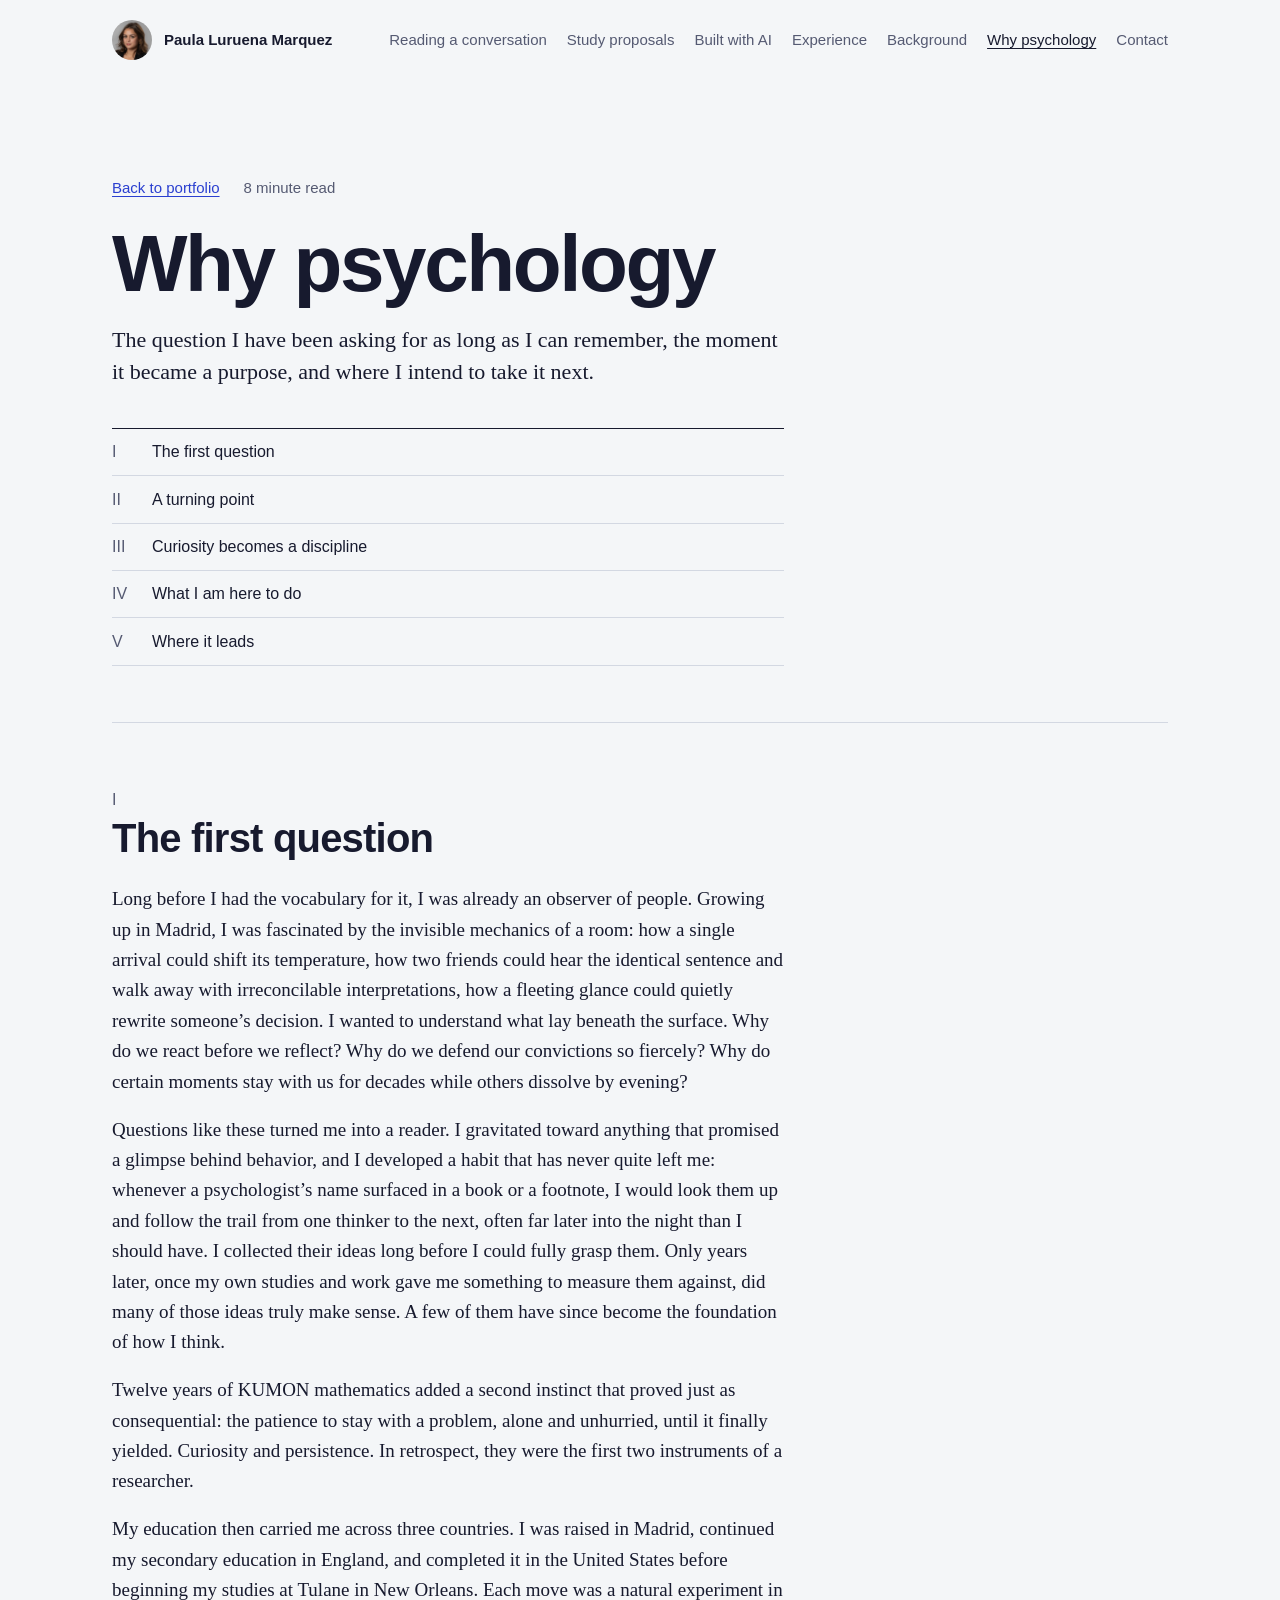
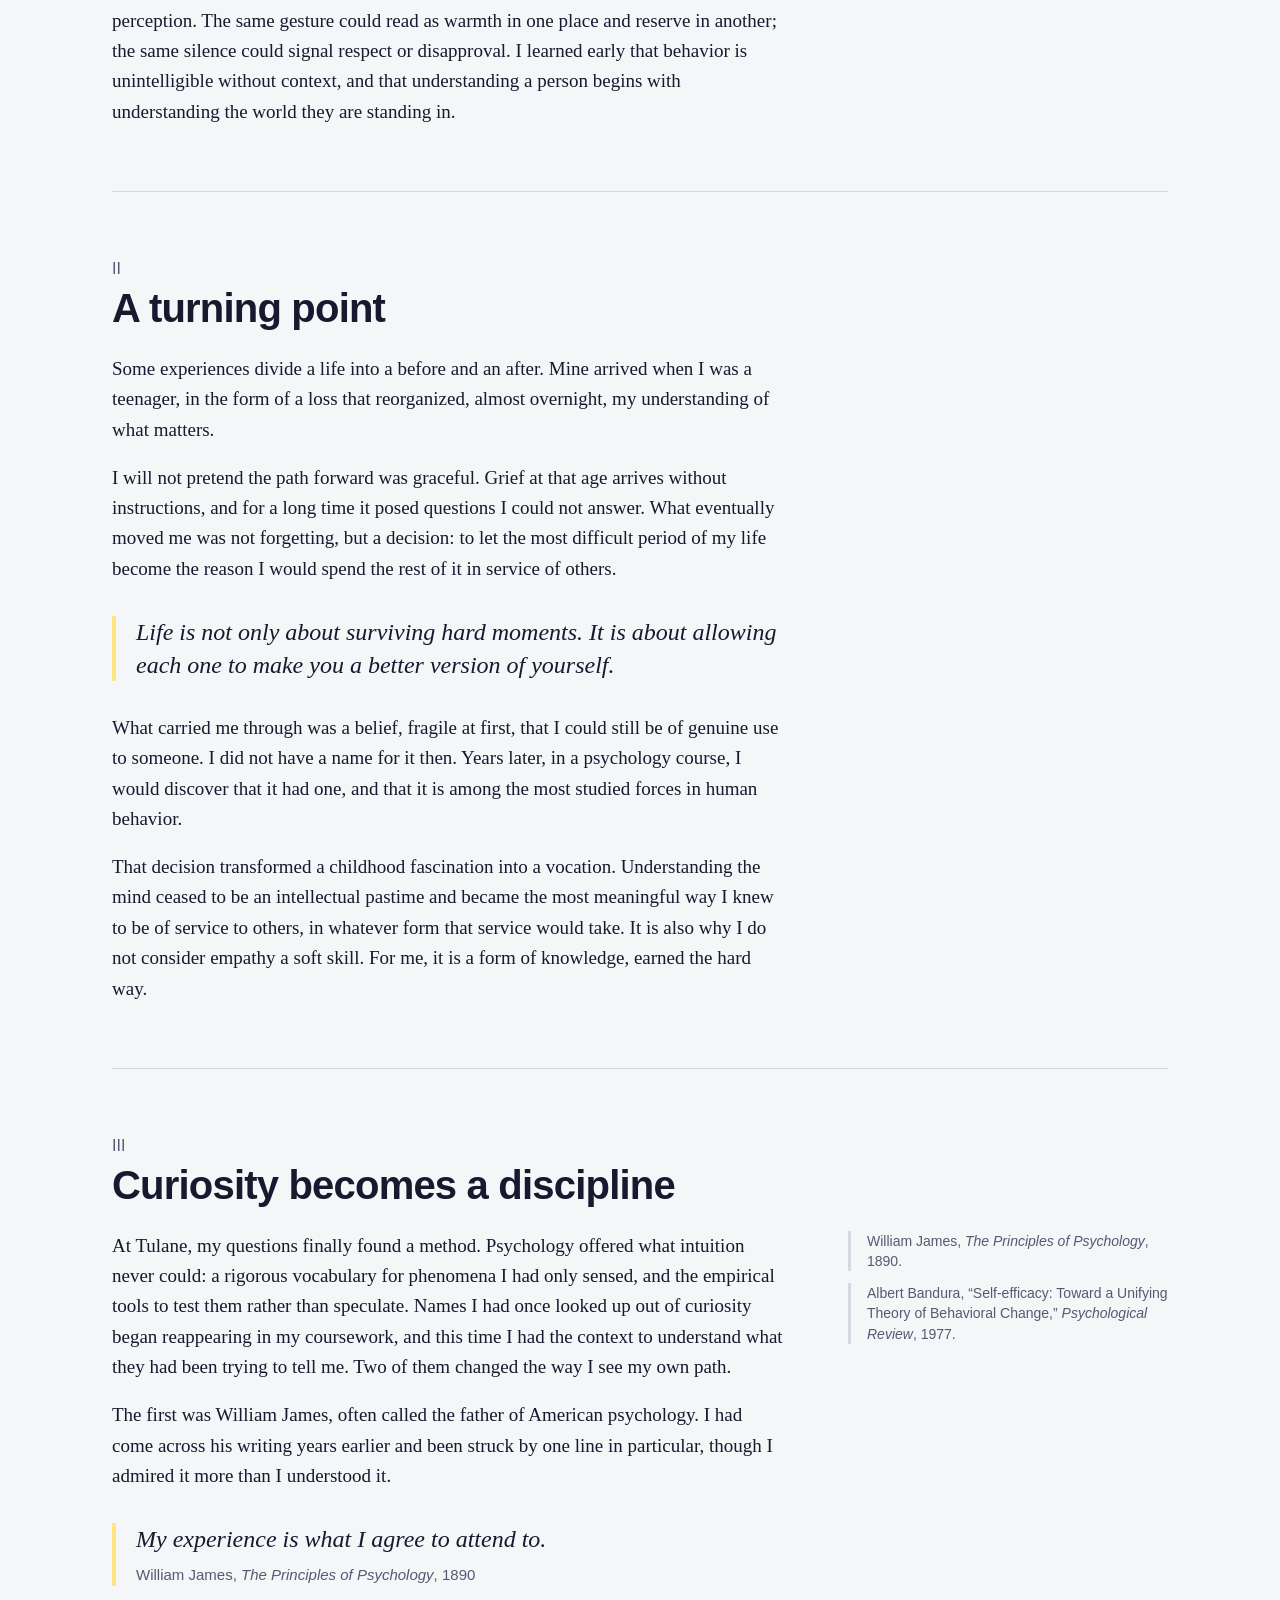
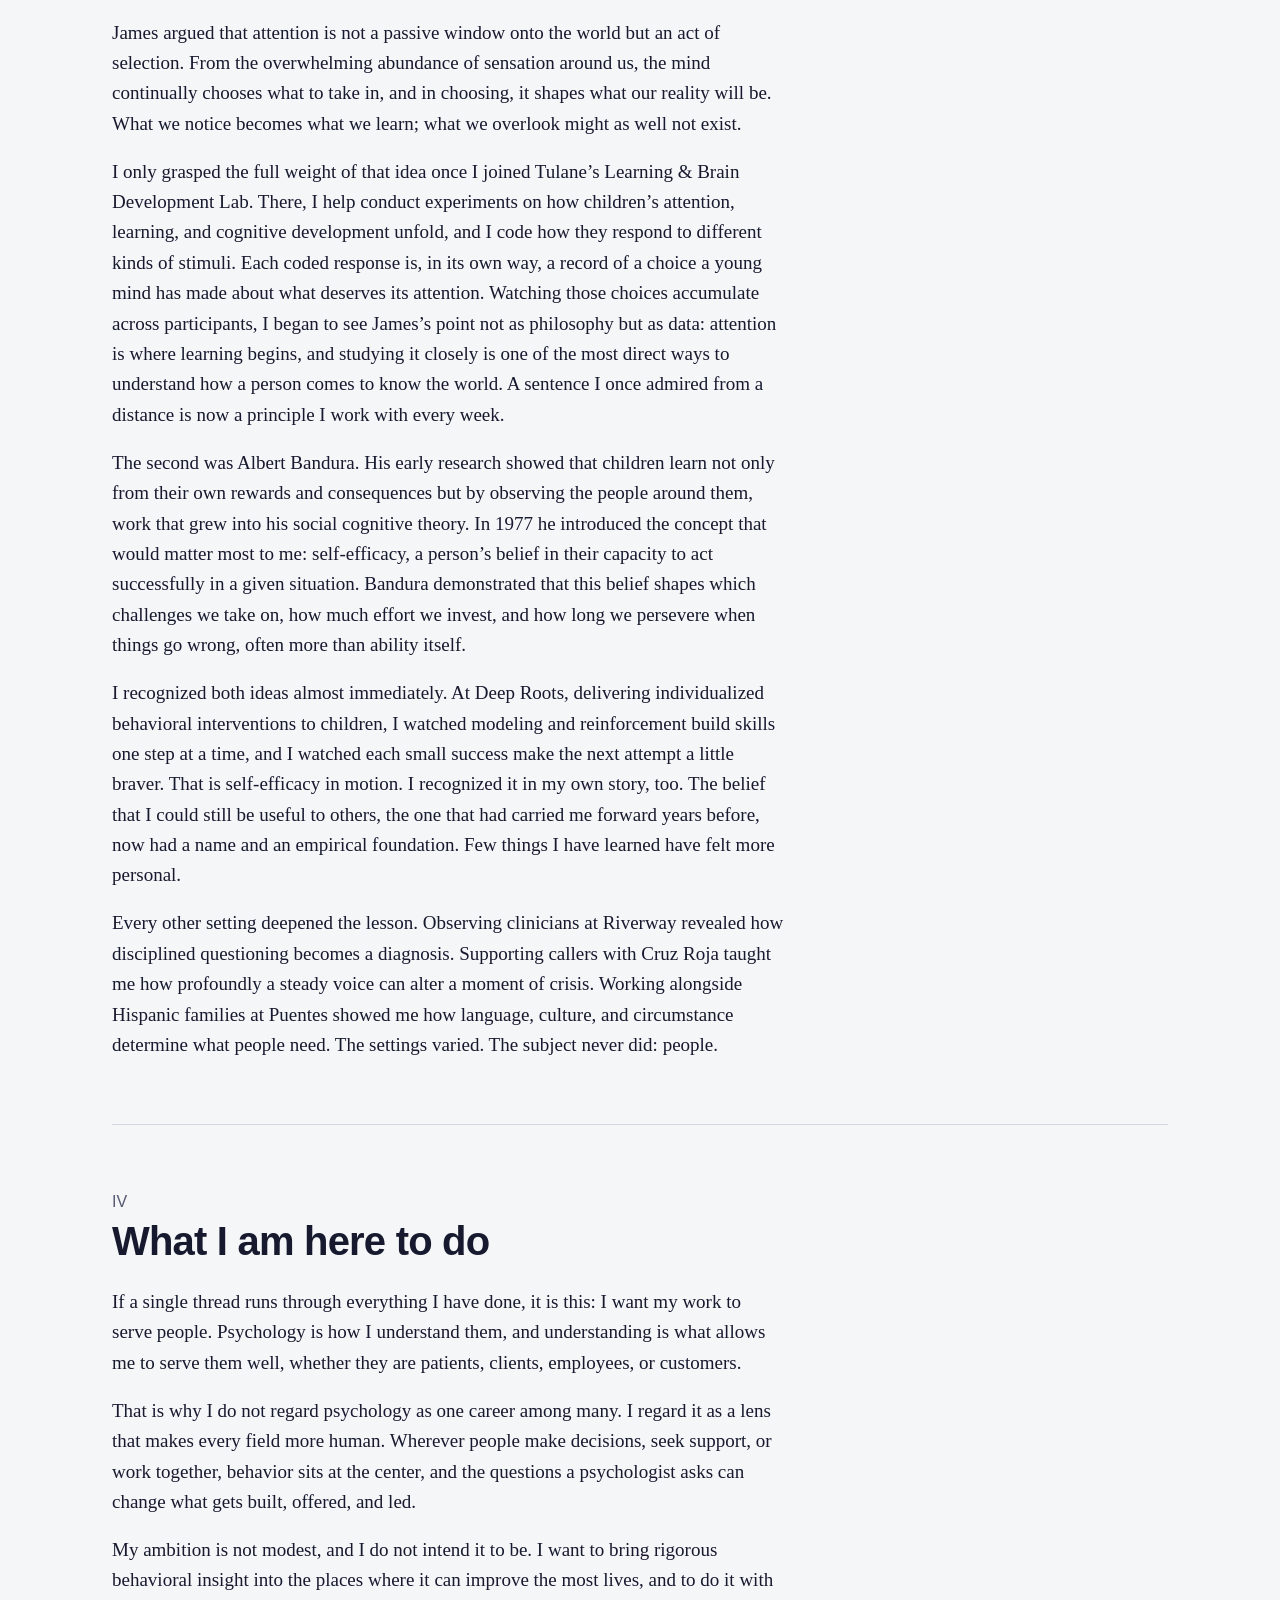
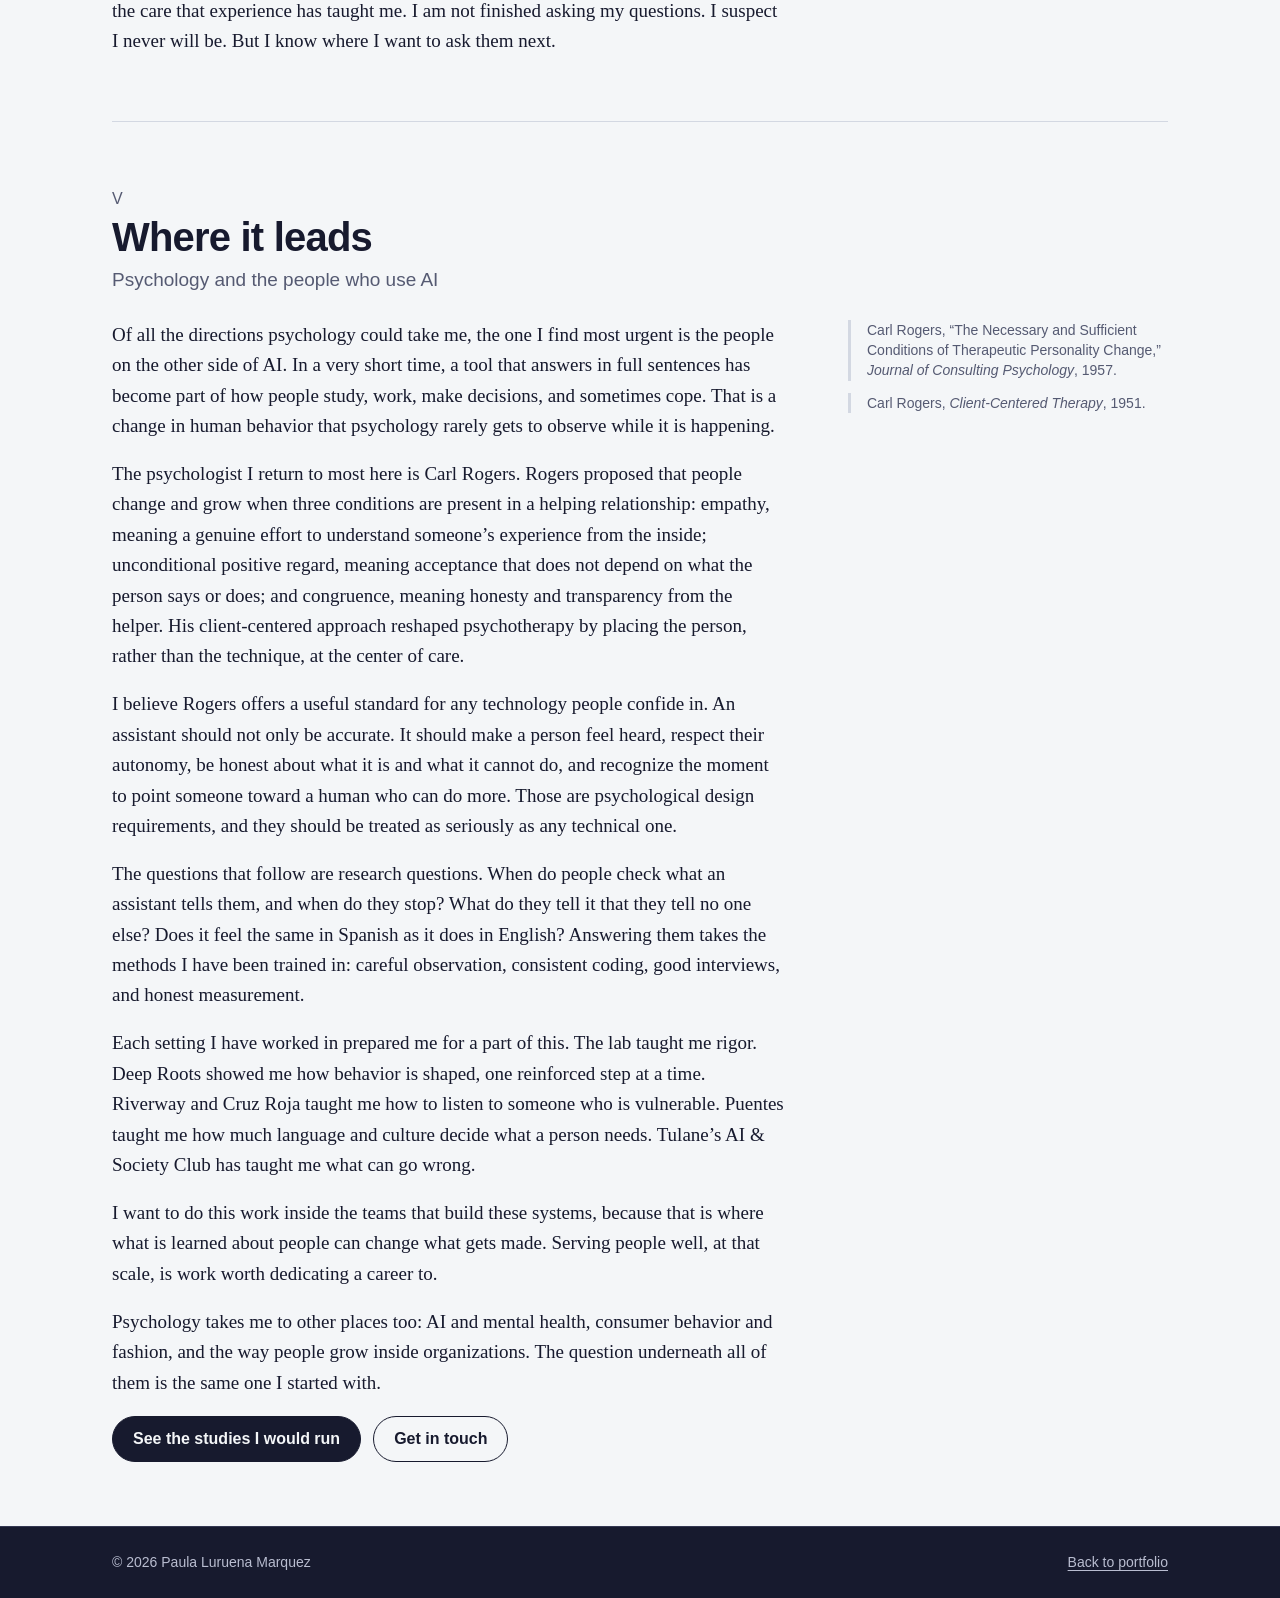
==== story.html @ a1e16bb4 "Add portfolio for user research and consumer insights roles in AI Co-Authored-By: Claude Fable 5.2 <" ====
<!doctype html>
<html lang="en">
<head>
  <meta charset="UTF-8">
  <meta name="viewport" content="width=device-width, initial-scale=1">
  <meta name="theme-color" content="#f4f6f8">
  <title>Why psychology | Paula Luruena Marquez</title>
  <meta name="description" content="Why Paula Luruena Marquez chose psychology: a lifelong question about human behavior, a turning point, and a commitment to serving others.">
  <meta property="og:title" content="Why psychology | Paula Luruena Marquez">
  <meta property="og:description" content="The question I have been asking for as long as I can remember, the moment it became a purpose, and where I intend to take it next.">
  <meta property="og:type" content="article">
  <meta property="og:url" content="https://paulaluruena.github.io/Paula_Luruena_Portfolio_AIxPeople/story.html">
  <link rel="canonical" href="https://paulaluruena.github.io/Paula_Luruena_Portfolio_AIxPeople/story.html">
  <link rel="icon" type="image/svg+xml" href="data:image/svg+xml,%3Csvg xmlns='http://www.w3.org/2000/svg' viewBox='0 0 64 64'%3E%3Crect width='64' height='64' rx='14' fill='%23171a2e'/%3E%3Crect x='12' y='36' width='40' height='12' fill='%23ffe680'/%3E%3Ctext x='32' y='45' text-anchor='middle' font-family='Arial,sans-serif' font-weight='700' font-size='26' fill='%23171a2e'%3EPL%3C/text%3E%3C/svg%3E">
  <link rel="preload" href="assets/bricolage-grotesque-latin-wght-normal.woff2" as="font" type="font/woff2" crossorigin>
  <link rel="preload" href="assets/newsreader-latin-wght-normal.woff2" as="font" type="font/woff2" crossorigin>
  <link rel="stylesheet" href="styles.css">
  <script>document.documentElement.className = "js";</script>
  <script src="script.js" defer></script>
</head>
<body class="story-page">
  <a class="skip-link" href="#main">Skip to content</a>
  <div class="read-progress" aria-hidden="true"><span></span></div>

  <header class="top">
    <a class="who" href="index.html"><img src="assets/paula-avatar.jpg" width="40" height="40" alt=""><span>Paula Luruena Marquez</span></a>
    <nav class="top-nav" aria-label="Sections">
      <a href="index.html#reading">Reading a conversation</a>
      <a href="index.html#proposals">Study proposals</a>
      <a href="index.html#built">Built with AI</a>
      <a href="index.html#experience">Experience</a>
      <a href="index.html#background">Background</a>
      <a href="story.html" aria-current="page">Why psychology</a>
      <a href="index.html#contact">Contact</a>
    </nav>
  </header>

  <main id="main">
    <section class="story-hero" id="top" aria-labelledby="story-title">
      <div class="page">
        <p class="story-back"><a href="index.html">Back to portfolio</a><span>8 minute read</span></p>
        <h1 id="story-title" class="story-title">Why psychology</h1>
        <p class="story-dek">The question I have been asking for as long as I can remember, the moment it became a purpose, and where I intend to take it next.</p>
        <ol class="story-toc"><li><a href="#ch-1"><span>I</span>The first question</a></li><li><a href="#ch-2"><span>II</span>A turning point</a></li><li><a href="#ch-3"><span>III</span>Curiosity becomes a discipline</a></li><li><a href="#ch-4"><span>IV</span>What I am here to do</a></li><li><a href="#where"><span>V</span>Where it leads</a></li></ol>
      </div>
    </section>
    <article class="essay page">
        <section class="chapter" id="ch-1" aria-labelledby="ch-1-t">
          <header class="chapter-head"><span class="chapter-num" aria-hidden="true">I</span><h2 id="ch-1-t">The first question</h2></header>
          <div class="chapter-body"><div class="chapter-text"><p>Long before I had the vocabulary for it, I was already an observer of people. Growing up in Madrid, I was fascinated by the invisible mechanics of a room: how a single arrival could shift its temperature, how two friends could hear the identical sentence and walk away with irreconcilable interpretations, how a fleeting glance could quietly rewrite someone’s decision. I wanted to understand what lay beneath the surface. Why do we react before we reflect? Why do we defend our convictions so fiercely? Why do certain moments stay with us for decades while others dissolve by evening?</p><p>Questions like these turned me into a reader. I gravitated toward anything that promised a glimpse behind behavior, and I developed a habit that has never quite left me: whenever a psychologist’s name surfaced in a book or a footnote, I would look them up and follow the trail from one thinker to the next, often far later into the night than I should have. I collected their ideas long before I could fully grasp them. Only years later, once my own studies and work gave me something to measure them against, did many of those ideas truly make sense. A few of them have since become the foundation of how I think.</p><p>Twelve years of KUMON mathematics added a second instinct that proved just as consequential: the patience to stay with a problem, alone and unhurried, until it finally yielded. Curiosity and persistence. In retrospect, they were the first two instruments of a researcher.</p><p>My education then carried me across three countries. I was raised in Madrid, continued my secondary education in England, and completed it in the United States before beginning my studies at Tulane in New Orleans. Each move was a natural experiment in perception. The same gesture could read as warmth in one place and reserve in another; the same silence could signal respect or disapproval. I learned early that behavior is unintelligible without context, and that understanding a person begins with understanding the world they are standing in.</p></div></div>
        </section>
        <section class="chapter" id="ch-2" aria-labelledby="ch-2-t">
          <header class="chapter-head"><span class="chapter-num" aria-hidden="true">II</span><h2 id="ch-2-t">A turning point</h2></header>
          <div class="chapter-body"><div class="chapter-text"><p>Some experiences divide a life into a before and an after. Mine arrived when I was a teenager, in the form of a loss that reorganized, almost overnight, my understanding of what matters.</p><p>I will not pretend the path forward was graceful. Grief at that age arrives without instructions, and for a long time it posed questions I could not answer. What eventually moved me was not forgetting, but a decision: to let the most difficult period of my life become the reason I would spend the rest of it in service of others.</p><blockquote class="pull"><p>Life is not only about surviving hard moments. It is about allowing each one to make you a better version of yourself.</p></blockquote><p>What carried me through was a belief, fragile at first, that I could still be of genuine use to someone. I did not have a name for it then. Years later, in a psychology course, I would discover that it had one, and that it is among the most studied forces in human behavior.</p><p>That decision transformed a childhood fascination into a vocation. Understanding the mind ceased to be an intellectual pastime and became the most meaningful way I knew to be of service to others, in whatever form that service would take. It is also why I do not consider empathy a soft skill. For me, it is a form of knowledge, earned the hard way.</p></div></div>
        </section>
        <section class="chapter" id="ch-3" aria-labelledby="ch-3-t">
          <header class="chapter-head"><span class="chapter-num" aria-hidden="true">III</span><h2 id="ch-3-t">Curiosity becomes a discipline</h2></header>
          <div class="chapter-body"><div class="chapter-text"><p>At Tulane, my questions finally found a method. Psychology offered what intuition never could: a rigorous vocabulary for phenomena I had only sensed, and the empirical tools to test them rather than speculate. Names I had once looked up out of curiosity began reappearing in my coursework, and this time I had the context to understand what they had been trying to tell me. Two of them changed the way I see my own path.</p><p>The first was William James, often called the father of American psychology. I had come across his writing years earlier and been struck by one line in particular, though I admired it more than I understood it.</p><blockquote class="pull pull-cited"><p>My experience is what I agree to attend to.</p><footer>William James, <cite>The Principles of Psychology</cite>, 1890</footer></blockquote><p>James argued that attention is not a passive window onto the world but an act of selection. From the overwhelming abundance of sensation around us, the mind continually chooses what to take in, and in choosing, it shapes what our reality will be. What we notice becomes what we learn; what we overlook might as well not exist.</p><p>I only grasped the full weight of that idea once I joined Tulane’s Learning &amp; Brain Development Lab. There, I help conduct experiments on how children’s attention, learning, and cognitive development unfold, and I code how they respond to different kinds of stimuli. Each coded response is, in its own way, a record of a choice a young mind has made about what deserves its attention. Watching those choices accumulate across participants, I began to see James’s point not as philosophy but as data: attention is where learning begins, and studying it closely is one of the most direct ways to understand how a person comes to know the world. A sentence I once admired from a distance is now a principle I work with every week.</p><p>The second was Albert Bandura. His early research showed that children learn not only from their own rewards and consequences but by observing the people around them, work that grew into his social cognitive theory. In 1977 he introduced the concept that would matter most to me: self-efficacy, a person’s belief in their capacity to act successfully in a given situation. Bandura demonstrated that this belief shapes which challenges we take on, how much effort we invest, and how long we persevere when things go wrong, often more than ability itself.</p><p>I recognized both ideas almost immediately. At Deep Roots, delivering individualized behavioral interventions to children, I watched modeling and reinforcement build skills one step at a time, and I watched each small success make the next attempt a little braver. That is self-efficacy in motion. I recognized it in my own story, too. The belief that I could still be useful to others, the one that had carried me forward years before, now had a name and an empirical foundation. Few things I have learned have felt more personal.</p><p>Every other setting deepened the lesson. Observing clinicians at Riverway revealed how disciplined questioning becomes a diagnosis. Supporting callers with Cruz Roja taught me how profoundly a steady voice can alter a moment of crisis. Working alongside Hispanic families at Puentes showed me how language, culture, and circumstance determine what people need. The settings varied. The subject never did: people.</p></div><aside class="chapter-notes"><p class="sidenote">William James, <cite>The Principles of Psychology</cite>, 1890.</p><p class="sidenote">Albert Bandura, “Self-efficacy: Toward a Unifying Theory of Behavioral Change,” <cite>Psychological Review</cite>, 1977.</p></aside></div>
        </section>
        <section class="chapter" id="ch-4" aria-labelledby="ch-4-t">
          <header class="chapter-head"><span class="chapter-num" aria-hidden="true">IV</span><h2 id="ch-4-t">What I am here to do</h2></header>
          <div class="chapter-body"><div class="chapter-text"><p>If a single thread runs through everything I have done, it is this: I want my work to serve people. Psychology is how I understand them, and understanding is what allows me to serve them well, whether they are patients, clients, employees, or customers.</p><p>That is why I do not regard psychology as one career among many. I regard it as a lens that makes every field more human. Wherever people make decisions, seek support, or work together, behavior sits at the center, and the questions a psychologist asks can change what gets built, offered, and led.</p><p>My ambition is not modest, and I do not intend it to be. I want to bring rigorous behavioral insight into the places where it can improve the most lives, and to do it with the care that experience has taught me. I am not finished asking my questions. I suspect I never will be. But I know where I want to ask them next.</p></div></div>
        </section>
        <section class="chapter" id="where" aria-labelledby="where-t">
          <header class="chapter-head"><span class="chapter-num" aria-hidden="true">V</span><h2 id="where-t">Where it leads</h2><p class="chapter-sub">Psychology and the people who use AI</p></header>
          <div class="chapter-body"><div class="chapter-text"><p>Of all the directions psychology could take me, the one I find most urgent is the people on the other side of AI. In a very short time, a tool that answers in full sentences has become part of how people study, work, make decisions, and sometimes cope. That is a change in human behavior that psychology rarely gets to observe while it is happening.</p><p>The psychologist I return to most here is Carl Rogers. Rogers proposed that people change and grow when three conditions are present in a helping relationship: empathy, meaning a genuine effort to understand someone’s experience from the inside; unconditional positive regard, meaning acceptance that does not depend on what the person says or does; and congruence, meaning honesty and transparency from the helper. His client-centered approach reshaped psychotherapy by placing the person, rather than the technique, at the center of care.</p><p>I believe Rogers offers a useful standard for any technology people confide in. An assistant should not only be accurate. It should make a person feel heard, respect their autonomy, be honest about what it is and what it cannot do, and recognize the moment to point someone toward a human who can do more. Those are psychological design requirements, and they should be treated as seriously as any technical one.</p><p>The questions that follow are research questions. When do people check what an assistant tells them, and when do they stop? What do they tell it that they tell no one else? Does it feel the same in Spanish as it does in English? Answering them takes the methods I have been trained in: careful observation, consistent coding, good interviews, and honest measurement.</p><p>Each setting I have worked in prepared me for a part of this. The lab taught me rigor. Deep Roots showed me how behavior is shaped, one reinforced step at a time. Riverway and Cruz Roja taught me how to listen to someone who is vulnerable. Puentes taught me how much language and culture decide what a person needs. Tulane’s AI &amp; Society Club has taught me what can go wrong.</p><p>I want to do this work inside the teams that build these systems, because that is where what is learned about people can change what gets made. Serving people well, at that scale, is work worth dedicating a career to.</p><p>Psychology takes me to other places too: AI and mental health, consumer behavior and fashion, and the way people grow inside organizations. The question underneath all of them is the same one I started with.</p>
            <p class="story-actions"><a class="button" href="index.html#proposals">See the studies I would run</a><a class="button button-quiet" href="index.html#contact">Get in touch</a></p></div><aside class="chapter-notes"><p class="sidenote">Carl Rogers, “The Necessary and Sufficient Conditions of Therapeutic Personality Change,” <cite>Journal of Consulting Psychology</cite>, 1957.</p><p class="sidenote">Carl Rogers, <cite>Client-Centered Therapy</cite>, 1951.</p></aside></div>
        </section>
    </article>
  </main>
  <footer class="footer"><div class="page"><span>© <span id="year">2026</span> Paula Luruena Marquez</span><a href="index.html">Back to portfolio</a></div></footer>
</body>
</html>
---- styles.css ----
/* Paula Luruena Marquez — psychology for the people who use AI
   Type: Bricolage Grotesque (headings, interface), Newsreader (reading text)
   Colour: cool paper, ink, and the five highlighter colours of the codebook */

@font-face {
  font-family: "Bricolage Grotesque";
  src: url("assets/bricolage-grotesque-latin-wght-normal.woff2") format("woff2");
  font-weight: 200 800;
  font-style: normal;
  font-display: swap;
}
@font-face {
  font-family: "Newsreader";
  src: url("assets/newsreader-latin-wght-normal.woff2") format("woff2");
  font-weight: 200 800;
  font-style: normal;
  font-display: swap;
}
@font-face {
  font-family: "Newsreader";
  src: url("assets/newsreader-latin-wght-italic.woff2") format("woff2");
  font-weight: 200 800;
  font-style: italic;
  font-display: swap;
}

:root {
  --paper: #f4f6f8;
  --sheet: #ffffff;
  --ink: #171a2e;
  --muted: #555a72;
  --rule: #d3d8e2;
  --link: #2a3fd0;

  --hl-disclosure: #b9e0ff;
  --hl-checking: #b4ead0;
  --hl-person: #ffc2d4;
  --hl-handover: #ffe680;
  --hl-repair: #d6ccff;

  --sans: "Bricolage Grotesque", "Helvetica Neue", Arial, sans-serif;
  --serif: "Newsreader", Georgia, "Times New Roman", serif;

  --page: 72rem;
  --gutter: clamp(1.25rem, 4vw, 3rem);
  --main: 42rem;
}

*, *::before, *::after { box-sizing: border-box; }
html { scroll-behavior: smooth; -webkit-text-size-adjust: 100%; }
body {
  margin: 0;
  background: var(--paper);
  color: var(--ink);
  font-family: var(--serif);
  font-size: 1.1875rem;
  line-height: 1.6;
  text-rendering: optimizeLegibility;
}
img { max-width: 100%; display: block; }
h1, h2, h3, h4, p, ul, ol, dl, dd, blockquote { margin: 0; }
ul, ol { padding: 0; list-style: none; }
a { color: var(--link); text-underline-offset: 0.18em; text-decoration-thickness: 0.06em; }
a:hover { text-decoration-thickness: 0.12em; }
button { font: inherit; color: inherit; }
:focus-visible { outline: 3px solid var(--link); outline-offset: 3px; border-radius: 2px; }
[hidden] { display: none !important; }

.skip-link { position: absolute; left: 1rem; top: -4rem; background: var(--ink); color: var(--paper); padding: 0.5rem 1rem; font-family: var(--sans); z-index: 10; }
.skip-link:focus { top: 1rem; }

.page { max-width: var(--page); margin-inline: auto; padding-inline: var(--gutter); }

/* Two-column pattern: reading column plus a margin for notes */
.split { display: grid; gap: 1.5rem 4rem; }
@media (min-width: 60rem) {
  .split { grid-template-columns: minmax(0, var(--main)) minmax(0, 1fr); }
}

/* ---------- Top bar ---------- */
.top {
  max-width: var(--page); margin-inline: auto; padding: 1.25rem var(--gutter);
  display: flex; flex-wrap: wrap; align-items: center; justify-content: space-between; gap: 0.75rem 2rem;
  font-family: var(--sans); font-size: 0.9375rem;
}
.who { display: inline-flex; align-items: center; gap: 0.75rem; color: var(--ink); text-decoration: none; font-weight: 600; }
.who img { width: 40px; height: 40px; border-radius: 50%; object-fit: cover; }
.top-nav { display: flex; flex-wrap: wrap; gap: 0.25rem 1.25rem; }
.top-nav a { color: var(--muted); text-decoration: none; padding-block: 0.25rem; }
.top-nav a:hover, .top-nav a[aria-current="page"] { color: var(--ink); text-decoration: underline; }

/* ---------- Hero ---------- */
.hero { padding-block: clamp(3rem, 9vw, 7rem) clamp(3rem, 7vw, 5rem); }
.hero h1 {
  font-family: var(--sans); font-weight: 600;
  font-size: clamp(2.25rem, 5.6vw, 4.5rem); line-height: 1.04; letter-spacing: -0.025em;
  max-width: 19ch; text-wrap: balance;
  margin-bottom: clamp(2rem, 5vw, 3.5rem);
}
.lede { font-size: 1.3125rem; line-height: 1.55; }
.actions { display: flex; flex-wrap: wrap; gap: 0.75rem; margin-top: 2rem; }
.button {
  display: inline-flex; align-items: center; justify-content: center;
  font-family: var(--sans); font-size: 1rem; font-weight: 600; line-height: 1.2;
  padding: 0.8rem 1.25rem; border-radius: 999px; border: 1.5px solid var(--ink);
  background: var(--ink); color: var(--paper); text-decoration: none; cursor: pointer;
}
.button:hover { background: var(--link); border-color: var(--link); }
.button-quiet { background: transparent; color: var(--ink); }
.button-quiet:hover { background: var(--ink); border-color: var(--ink); color: var(--paper); }

.facts { font-family: var(--sans); font-size: 0.9375rem; line-height: 1.45; align-self: start; border-top: 1.5px solid var(--ink); }
.facts > div { display: grid; grid-template-columns: 6.5rem 1fr; gap: 1rem; padding-block: 0.7rem; border-bottom: 1px solid var(--rule); }
.facts dt { color: var(--muted); }

/* ---------- Sections ---------- */
.section { padding-block: clamp(3.5rem, 8vw, 6rem); border-top: 1px solid var(--rule); }
.section-head { max-width: var(--main); margin-bottom: clamp(2rem, 4vw, 3rem); }
.section h2, .contact h2 {
  font-family: var(--sans); font-weight: 600; letter-spacing: -0.02em;
  font-size: clamp(1.875rem, 3.6vw, 2.75rem); line-height: 1.1; text-wrap: balance;
}
.section-head p { margin-top: 1rem; color: var(--muted); }
.col-main > p + p { margin-top: 1rem; }

.margin-note {
  font-family: var(--sans); font-size: 0.9375rem; line-height: 1.45; color: var(--muted);
  align-self: start; padding-left: 1rem; border-left: 3px solid var(--hl-handover);
}
.margin-note strong { display: block; color: var(--ink); font-weight: 600; margin-bottom: 0.2rem; }

.text-link { font-family: var(--sans); font-size: 1rem; font-weight: 600; }

/* ---------- Coded conversation ---------- */
.coder { display: grid; gap: 2rem 3rem; align-items: start; }
@media (min-width: 60rem) {
  .coder { grid-template-columns: minmax(0, 1.45fr) minmax(0, 1fr); }
  .codebook { position: sticky; top: 1.5rem; }
}
.sheet {
  background: var(--sheet); border: 1px solid var(--rule); border-radius: 6px;
  padding: clamp(1.25rem, 3vw, 2.25rem);
  box-shadow: 0 1px 0 var(--rule), 0 18px 40px -28px rgba(23, 26, 46, 0.45);
}
.sheet-note { font-family: var(--sans); font-size: 0.875rem; color: var(--muted); }
.sheet-context { font-style: italic; margin-top: 0.5rem; padding-bottom: 1.25rem; border-bottom: 1px solid var(--rule); }
.turns { margin-top: 1.25rem; display: grid; gap: 1.1rem; }
.turn { display: grid; grid-template-columns: 5.25rem 1fr; gap: 1rem; }
.speaker { font-family: var(--sans); font-size: 0.875rem; font-weight: 600; padding-top: 0.3rem; }
.turn-a { color: var(--muted); }
.turn-a .speaker { font-weight: 400; }
@media (max-width: 30rem) {
  .turn { grid-template-columns: 1fr; gap: 0.1rem; }
}

mark {
  color: var(--ink); background: transparent; padding: 0.08em 0.1em; margin-inline: -0.1em;
  border-radius: 0.2em 0.35em 0.25em 0.3em;
  -webkit-box-decoration-break: clone; box-decoration-break: clone;
  transition: background-color 0.2s ease, opacity 0.2s ease;
}
mark[data-code="disclosure"], .swatch[data-code="disclosure"] { background-color: var(--hl-disclosure); }
mark[data-code="checking"], .swatch[data-code="checking"] { background-color: var(--hl-checking); }
mark[data-code="person"], .swatch[data-code="person"] { background-color: var(--hl-person); }
mark[data-code="handover"], .swatch[data-code="handover"] { background-color: var(--hl-handover); }
mark[data-code="repair"], .swatch[data-code="repair"] { background-color: var(--hl-repair); }

/* When one code is chosen, the other highlights are removed */
.coder[data-active="disclosure"] mark:not([data-code="disclosure"]),
.coder[data-active="checking"] mark:not([data-code="checking"]),
.coder[data-active="person"] mark:not([data-code="person"]),
.coder[data-active="handover"] mark:not([data-code="handover"]),
.coder[data-active="repair"] mark:not([data-code="repair"]) { background-color: transparent; }

.codebook { font-family: var(--sans); }
.codebook h3 { font-size: 1.125rem; font-weight: 600; margin-bottom: 0.9rem; }
.codes { display: flex; flex-wrap: wrap; gap: 0.5rem; }
.code {
  display: inline-flex; align-items: center; gap: 0.5rem;
  font-size: 0.9375rem; line-height: 1.2; padding: 0.5rem 0.8rem;
  background: var(--sheet); border: 1.5px solid var(--rule); border-radius: 999px; cursor: pointer;
}
.code:hover { border-color: var(--ink); }
.code[aria-pressed="true"] { border-color: var(--ink); background: var(--ink); color: var(--paper); }
.swatch { display: inline-block; width: 0.9rem; height: 0.9rem; border-radius: 3px; flex: none; }

.code-notes { margin-top: 1.5rem; border-top: 1.5px solid var(--ink); }
.code-note { padding-block: 1rem; border-bottom: 1px solid var(--rule); font-size: 1rem; line-height: 1.5; }
.code-note h4 { display: flex; align-items: center; gap: 0.5rem; font-size: 1rem; font-weight: 600; margin-bottom: 0.35rem; }
.code-note .ask { margin-top: 0.6rem; font-family: var(--serif); font-style: italic; font-size: 1.125rem; }
.code-note .ask strong { display: block; font-family: var(--sans); font-style: normal; font-size: 0.875rem; font-weight: 600; color: var(--muted); }
/* With JavaScript, only the chosen note shows */
.js .code-note { display: none; }
.js .coder[data-active="all"] .code-note[data-note="all"],
.js .coder[data-active="disclosure"] .code-note[data-note="disclosure"],
.js .coder[data-active="checking"] .code-note[data-note="checking"],
.js .coder[data-active="person"] .code-note[data-note="person"],
.js .coder[data-active="handover"] .code-note[data-note="handover"],
.js .coder[data-active="repair"] .code-note[data-note="repair"] { display: block; }
html:not(.js) .codes { display: none; }

.after-coder { margin-top: clamp(2rem, 4vw, 3rem); }

/* ---------- Study proposals ---------- */
.brief-tabs { display: flex; flex-wrap: wrap; gap: 0.5rem; margin-bottom: 1.5rem; }
html:not(.js) .brief-tabs { display: none; }
html:not(.js) .brief[hidden] { display: block !important; }
html:not(.js) .brief + .brief { margin-top: 1.5rem; }
.brief-tabs button {
  font-family: var(--sans); font-size: 1rem; font-weight: 600; line-height: 1.2; text-align: left;
  padding: 0.75rem 1.1rem; background: transparent; border: 1.5px solid var(--rule); border-radius: 999px; cursor: pointer;
}
.brief-tabs button:hover { border-color: var(--ink); }
.brief-tabs button[aria-selected="true"] { background: var(--ink); border-color: var(--ink); color: var(--paper); }

.brief {
  background: var(--sheet); border: 1px solid var(--rule); border-radius: 6px;
  padding: clamp(1.5rem, 4vw, 3rem);
}
.brief h3 { font-family: var(--sans); font-weight: 600; font-size: clamp(1.5rem, 2.6vw, 2rem); line-height: 1.15; letter-spacing: -0.015em; }
.brief-question { font-size: 1.3125rem; line-height: 1.45; font-style: italic; max-width: 44rem; margin-top: 0.75rem; }
.brief-grid { margin-top: 2rem; border-top: 1.5px solid var(--ink); }
.brief-grid > div { display: grid; gap: 0.25rem 2rem; padding-block: 1rem; border-bottom: 1px solid var(--rule); }
@media (min-width: 46rem) {
  .brief-grid > div { grid-template-columns: 12rem minmax(0, 40rem); }
}
.brief-grid dt { font-family: var(--sans); font-size: 1rem; font-weight: 600; }
.brief-sources, .brief-from { font-family: var(--sans); font-size: 0.9375rem; line-height: 1.5; color: var(--muted); max-width: 52rem; margin-top: 1.25rem; }
.brief-from { color: var(--ink); }

/* ---------- Built with AI ---------- */
.works { display: grid; gap: 0; border-top: 1.5px solid var(--ink); }
.works li { padding-block: 1.5rem; border-bottom: 1px solid var(--rule); display: grid; gap: 0.4rem 3rem; }
@media (min-width: 46rem) {
  .works li { grid-template-columns: 17rem minmax(0, 40rem); }
  .works li > h3, .works li > .work-kind { grid-column: 1; }
  .works li > p:not(.work-kind) { grid-column: 2; }
  .works li > h3 { grid-row: 1; }
  .works li > .work-kind { grid-row: 2 / span 2; }
  .works li > p:nth-of-type(2) { grid-row: 1 / span 2; }
}
.works h3 { font-family: var(--sans); font-weight: 600; font-size: 1.375rem; line-height: 1.2; }
.work-kind { font-family: var(--sans); font-size: 0.9375rem; color: var(--muted); }

/* ---------- Experience ---------- */
.roles { border-top: 1.5px solid var(--ink); }
.role { padding-block: 2rem; border-bottom: 1px solid var(--rule); }
.role-when { font-family: var(--sans); font-size: 0.9375rem; color: var(--muted); }
.role h3 { font-family: var(--sans); font-weight: 600; font-size: 1.5rem; line-height: 1.2; letter-spacing: -0.01em; margin-top: 0.25rem; }
.role-title { font-family: var(--sans); font-size: 1.0625rem; margin-top: 0.15rem; }
.role .col-main > p.role-title + p { margin-top: 0.9rem; }
.role ul { margin-top: 0.75rem; padding-left: 1.1rem; list-style: disc; font-size: 1.0625rem; line-height: 1.5; }
.role li + li { margin-top: 0.3rem; }
.role li::marker { color: var(--muted); }
@media (min-width: 60rem) {
  .role .margin-note { margin-top: 1.7rem; }
}

/* ---------- Background ---------- */
.bg-grid { display: grid; gap: 2.5rem 4rem; }
@media (min-width: 52rem) {
  .bg-grid { grid-template-columns: 1fr 1fr; }
  .bg-wide { grid-column: 1 / -1; }
}
.bg-block h3 { font-family: var(--sans); font-weight: 600; font-size: 1.25rem; padding-bottom: 0.6rem; border-bottom: 1.5px solid var(--ink); }
.bg-wide p { margin-top: 1rem; max-width: 46rem; }
.kv > div { padding-block: 0.75rem; border-bottom: 1px solid var(--rule); }
.kv dt { font-family: var(--sans); font-size: 1rem; font-weight: 600; }
.kv dd { font-size: 1.0625rem; line-height: 1.5; }

.story-teaser h2 { margin-bottom: 1rem; }

/* ---------- Contact ---------- */
.contact { background: var(--ink); color: var(--paper); padding-block: clamp(4rem, 9vw, 7rem); }
.contact h2 { max-width: 22ch; }
.contact-line { margin-top: 2rem; }
.email { font-family: var(--sans); font-size: clamp(1.25rem, 3.4vw, 2rem); font-weight: 500; color: var(--hl-handover); overflow-wrap: anywhere; }
.contact .button { background: var(--paper); border-color: var(--paper); color: var(--ink); }
.contact .button:hover { background: var(--hl-handover); border-color: var(--hl-handover); }
.contact .button-quiet { background: transparent; color: var(--paper); }
.contact .button-quiet:hover { background: var(--paper); color: var(--ink); }

.footer { background: var(--ink); color: #b9bdd0; font-family: var(--sans); font-size: 0.875rem; padding-block: 1.5rem; border-top: 1px solid #343852; }
.footer .page { display: flex; flex-wrap: wrap; justify-content: space-between; gap: 0.5rem 2rem; }
.footer a { color: inherit; }

/* ---------- Story page ---------- */
.read-progress { position: fixed; inset: 0 0 auto 0; height: 4px; z-index: 5; }
.read-progress span { display: block; height: 100%; width: 0; background: var(--link); }
.story-hero { padding-block: clamp(3rem, 8vw, 6rem) clamp(2rem, 5vw, 3.5rem); }
.story-hero .page > * { max-width: var(--main); }
.story-back { font-family: var(--sans); font-size: 0.9375rem; color: var(--muted); display: flex; gap: 1.5rem; flex-wrap: wrap; }
.story-title { font-family: var(--sans); font-weight: 600; font-size: clamp(2.75rem, 7vw, 5rem); line-height: 1; letter-spacing: -0.03em; margin-top: 1.5rem; }
.story-dek { font-size: 1.375rem; line-height: 1.45; margin-top: 1.25rem; }
.story-toc { margin-top: 2.5rem; font-family: var(--sans); font-size: 1rem; border-top: 1.5px solid var(--ink); counter-reset: none; }
.story-toc li { border-bottom: 1px solid var(--rule); }
.story-toc a { display: grid; grid-template-columns: 2.5rem 1fr; padding-block: 0.65rem; color: var(--ink); text-decoration: none; }
.story-toc a:hover { color: var(--link); }
.story-toc span { color: var(--muted); }

.chapter { padding-block: clamp(2.5rem, 6vw, 4rem); border-top: 1px solid var(--rule); }
.chapter-head { max-width: var(--main); margin-bottom: 1.5rem; }
.chapter-num { display: block; font-family: var(--sans); font-size: 1rem; color: var(--muted); margin-bottom: 0.25rem; }
.chapter h2 { font-family: var(--sans); font-weight: 600; font-size: clamp(1.75rem, 3.4vw, 2.5rem); line-height: 1.1; letter-spacing: -0.02em; }
.chapter-sub { font-family: var(--sans); color: var(--muted); margin-top: 0.4rem; }
.chapter-body { display: grid; gap: 1.5rem 4rem; }
@media (min-width: 60rem) {
  .chapter-body { grid-template-columns: minmax(0, var(--main)) minmax(0, 1fr); }
}
.chapter-text > p + p, .chapter-text > blockquote + p { margin-top: 1.1rem; }
.pull { margin-block: 2rem; padding-left: 1.25rem; border-left: 4px solid var(--hl-handover); font-size: 1.5rem; line-height: 1.35; font-style: italic; }
.pull footer { font-family: var(--sans); font-style: normal; font-size: 0.9375rem; color: var(--muted); margin-top: 0.6rem; }
.chapter-notes { align-self: start; display: grid; gap: 0.75rem; }
.sidenote { font-family: var(--sans); font-size: 0.875rem; line-height: 1.45; color: var(--muted); padding-left: 1rem; border-left: 3px solid var(--rule); }
.story-actions { display: flex; flex-wrap: wrap; gap: 0.75rem; margin-top: 2.5rem; }

@media (prefers-reduced-motion: reduce) {
  html { scroll-behavior: auto; }
  mark { transition: none; }
}
@media print {
  .top-nav, .actions, .codes, .brief-tabs, .read-progress { display: none; }
  .brief[hidden] { display: block !important; }
  .contact, .footer { background: none; color: var(--ink); }
}
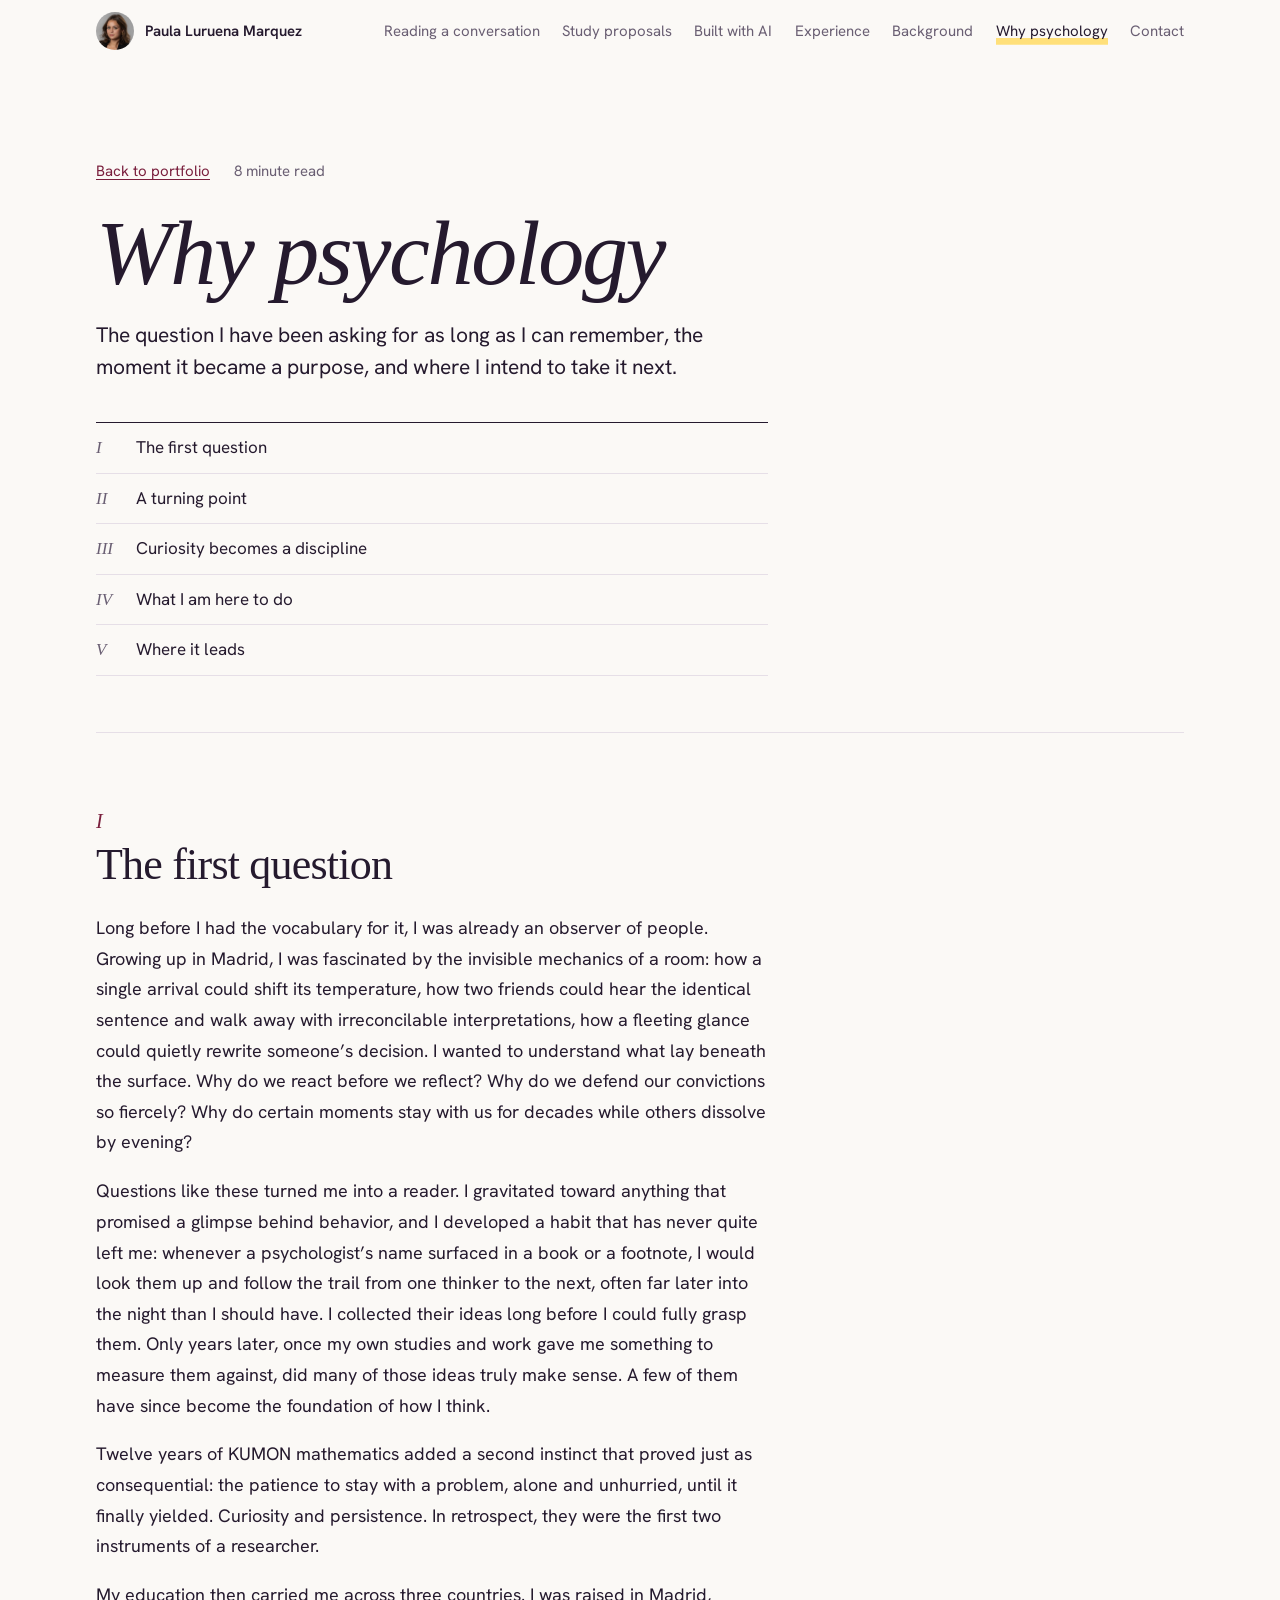
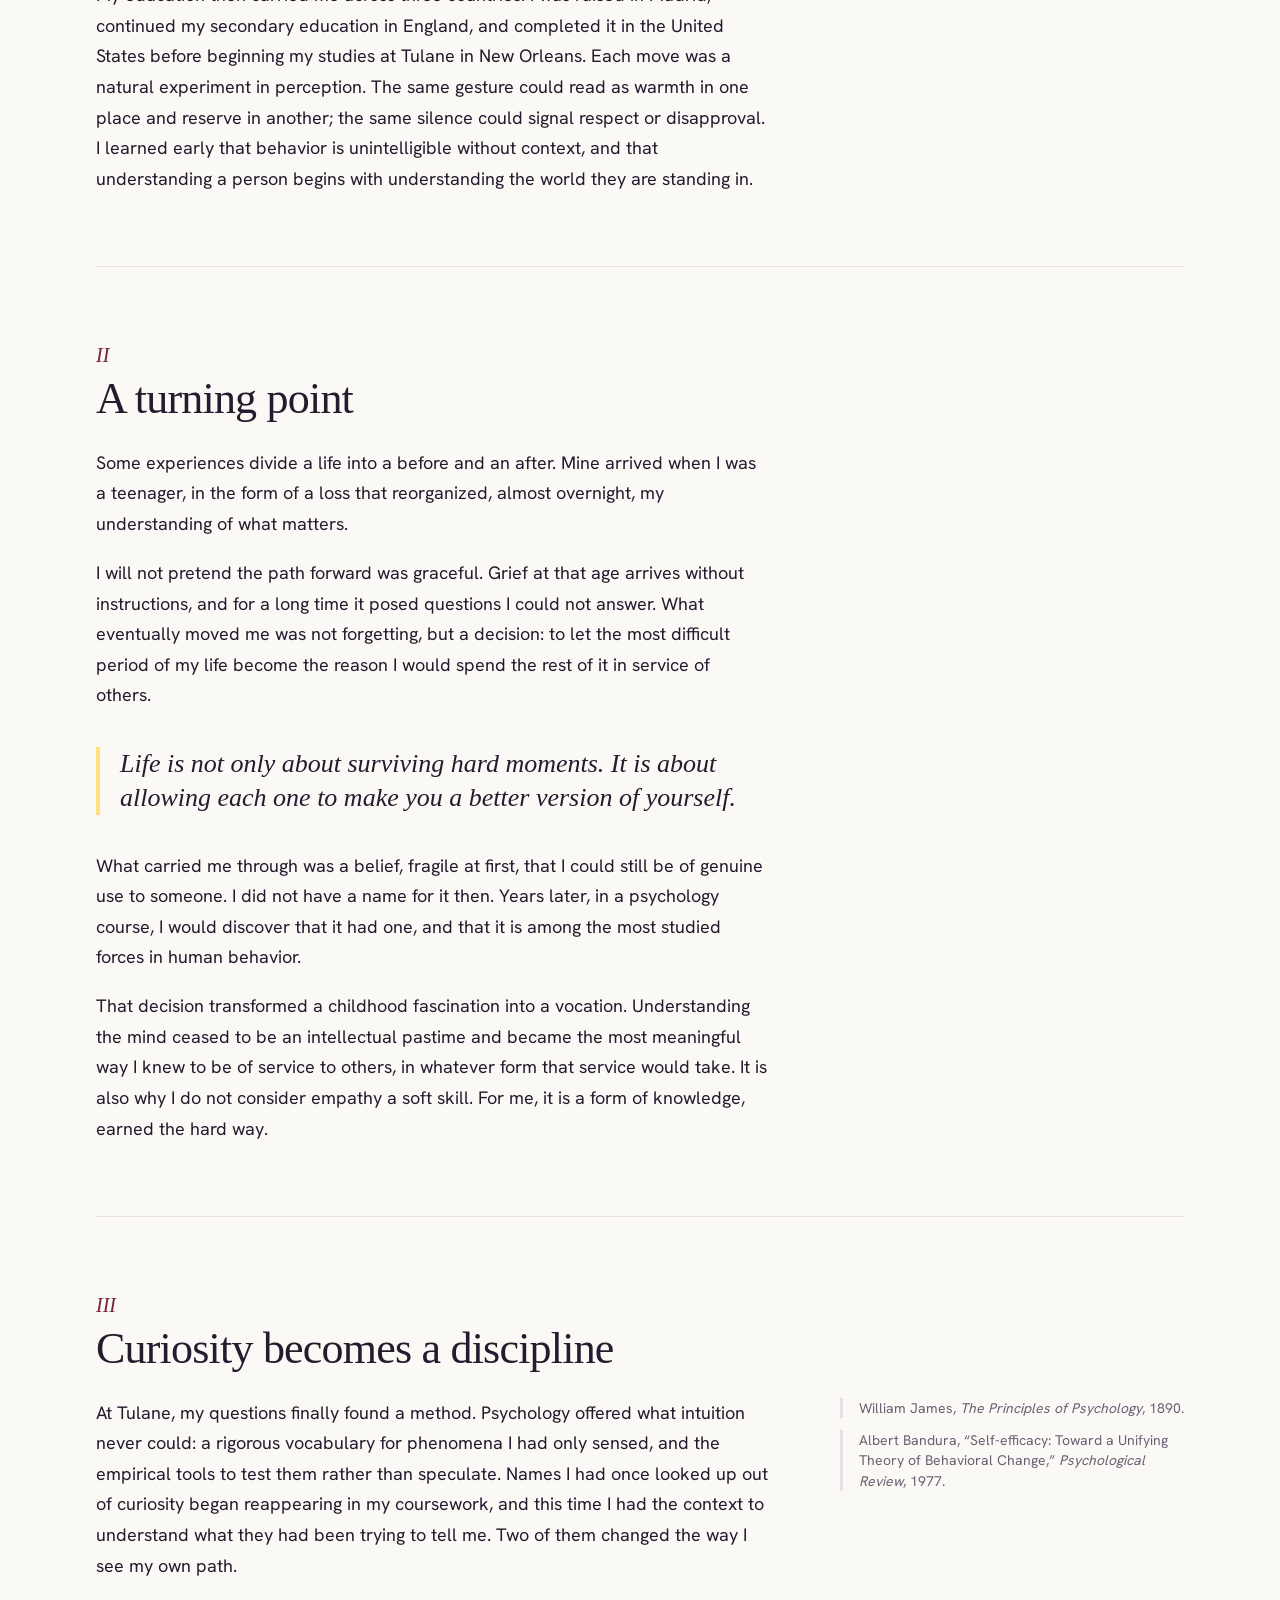
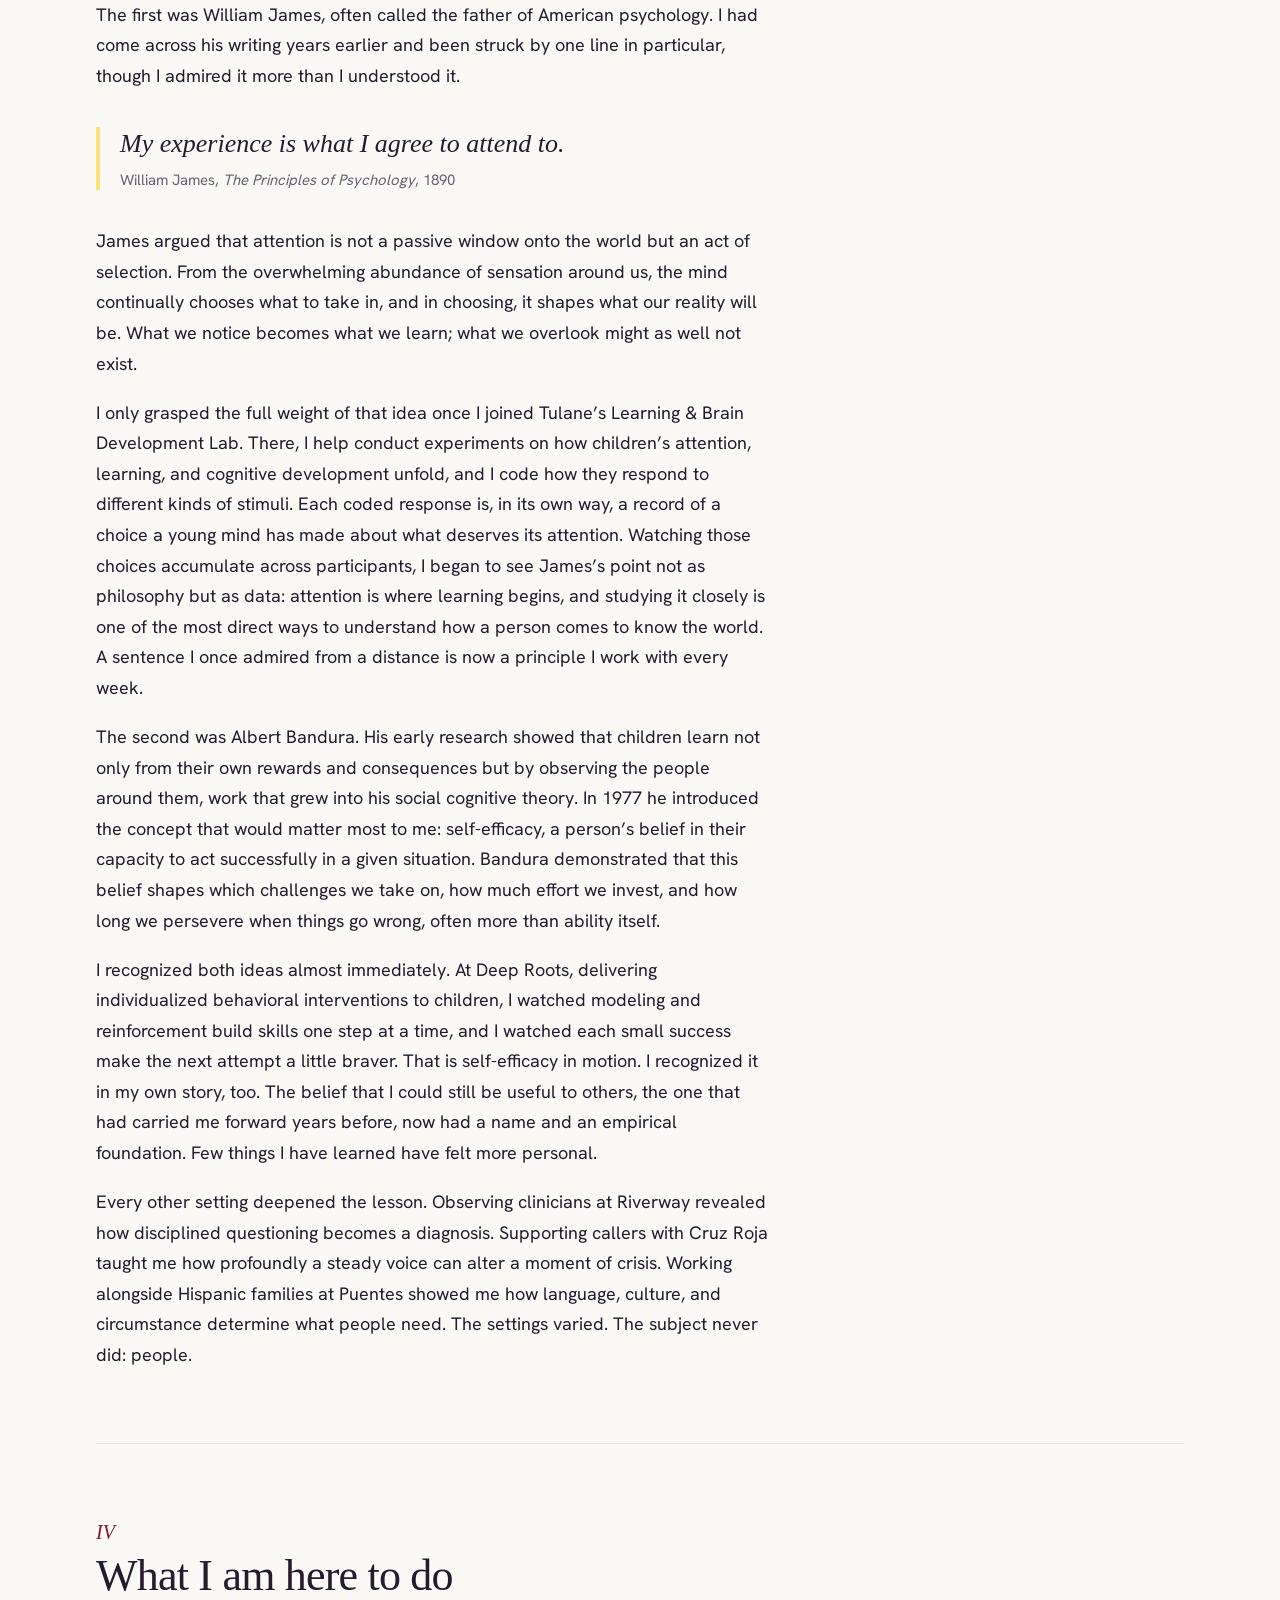
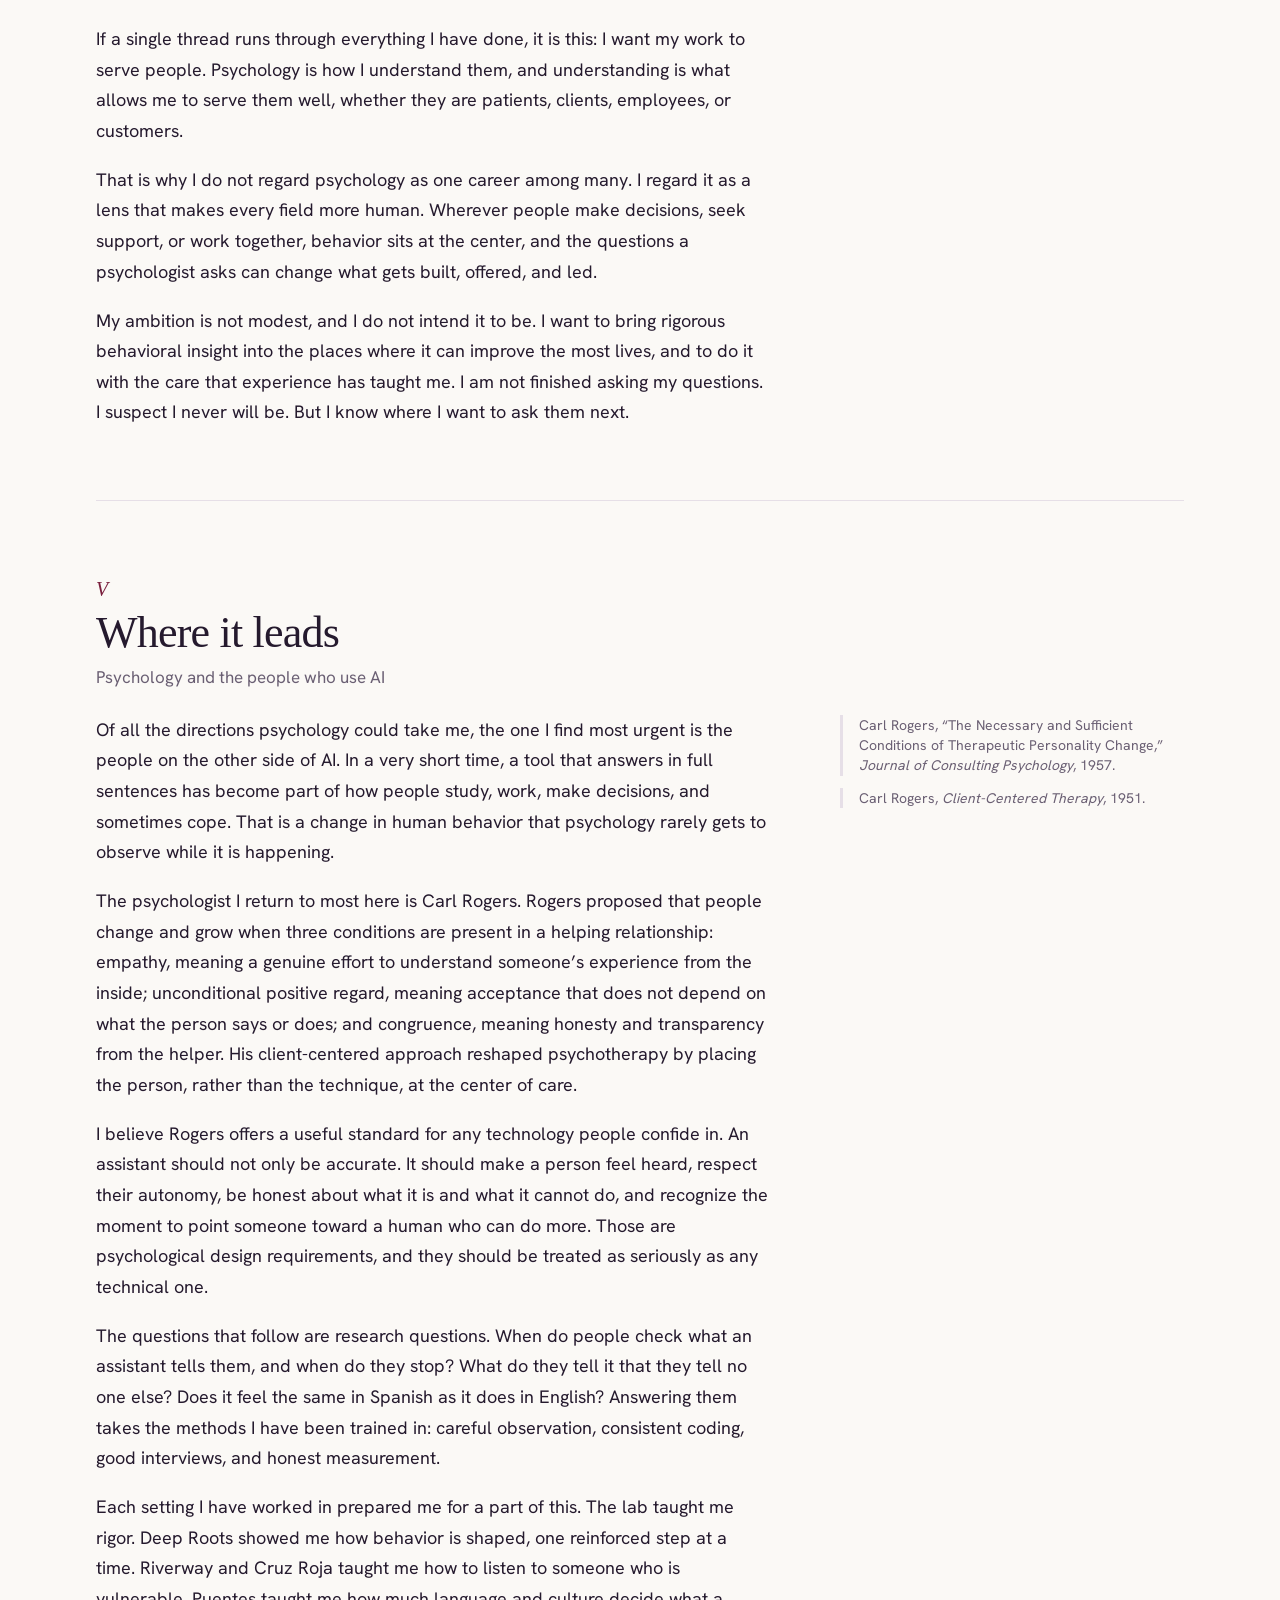
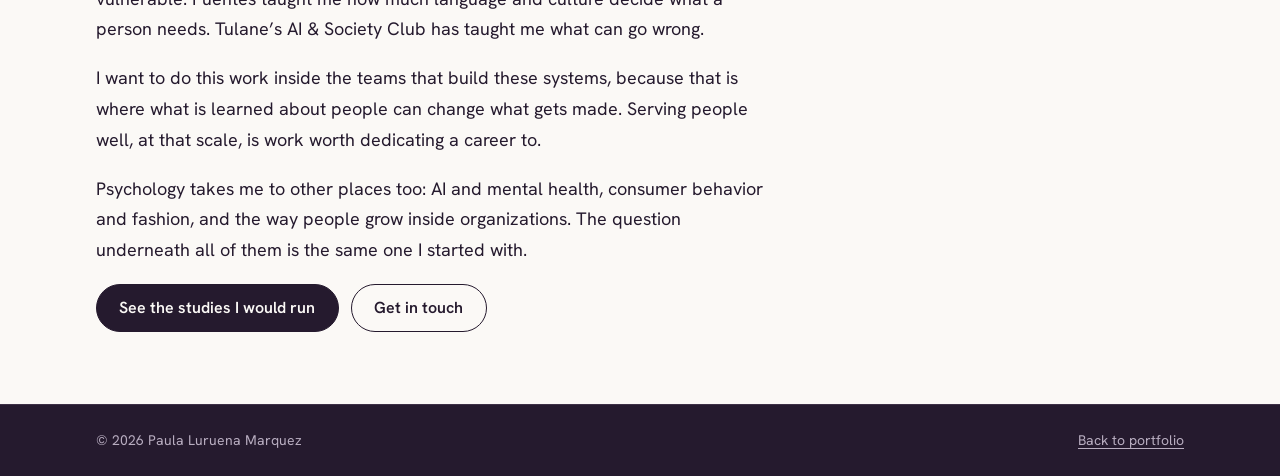
==== commit 89334840: "Restyle: Fraunces and plum palette, code-it-yourself comparison, expandable roles Co-Authored-By: Cl" ====
--- a/story.html
+++ b/story.html
@@ -3,7 +3,7 @@
 <head>
   <meta charset="UTF-8">
   <meta name="viewport" content="width=device-width, initial-scale=1">
-  <meta name="theme-color" content="#f4f6f8">
+  <meta name="theme-color" content="#fbf9f6">
   <title>Why psychology | Paula Luruena Marquez</title>
   <meta name="description" content="Why Paula Luruena Marquez chose psychology: a lifelong question about human behavior, a turning point, and a commitment to serving others.">
   <meta property="og:title" content="Why psychology | Paula Luruena Marquez">
@@ -11,9 +11,9 @@
   <meta property="og:type" content="article">
   <meta property="og:url" content="https://paulaluruena.github.io/Paula_Luruena_Portfolio_AIxPeople/story.html">
   <link rel="canonical" href="https://paulaluruena.github.io/Paula_Luruena_Portfolio_AIxPeople/story.html">
-  <link rel="icon" type="image/svg+xml" href="data:image/svg+xml,%3Csvg xmlns='http://www.w3.org/2000/svg' viewBox='0 0 64 64'%3E%3Crect width='64' height='64' rx='14' fill='%23171a2e'/%3E%3Crect x='12' y='36' width='40' height='12' fill='%23ffe680'/%3E%3Ctext x='32' y='45' text-anchor='middle' font-family='Arial,sans-serif' font-weight='700' font-size='26' fill='%23171a2e'%3EPL%3C/text%3E%3C/svg%3E">
-  <link rel="preload" href="assets/bricolage-grotesque-latin-wght-normal.woff2" as="font" type="font/woff2" crossorigin>
-  <link rel="preload" href="assets/newsreader-latin-wght-normal.woff2" as="font" type="font/woff2" crossorigin>
+  <link rel="icon" type="image/svg+xml" href="data:image/svg+xml,%3Csvg xmlns='http://www.w3.org/2000/svg' viewBox='0 0 64 64'%3E%3Crect width='64' height='64' rx='32' fill='%23251a2e'/%3E%3Crect x='12' y='35' width='40' height='11' rx='3' fill='%23ffe07a'/%3E%3Ctext x='32' y='44' text-anchor='middle' font-family='Georgia,serif' font-style='italic' font-size='27' fill='%23fbf9f6'%3EPL%3C/text%3E%3C/svg%3E">
+  <link rel="preload" href="assets/fraunces-latin-full-normal.woff2" as="font" type="font/woff2" crossorigin>
+  <link rel="preload" href="assets/hanken-grotesk-latin-wght-normal.woff2" as="font" type="font/woff2" crossorigin>
   <link rel="stylesheet" href="styles.css">
   <script>document.documentElement.className = "js";</script>
   <script src="script.js" defer></script>
@@ -23,6 +23,7 @@
   <div class="read-progress" aria-hidden="true"><span></span></div>
 
   <header class="top">
+    <div class="top-in">
     <a class="who" href="index.html"><img src="assets/paula-avatar.jpg" width="40" height="40" alt=""><span>Paula Luruena Marquez</span></a>
     <nav class="top-nav" aria-label="Sections">
       <a href="index.html#reading">Reading a conversation</a>
@@ -33,6 +34,7 @@
       <a href="story.html" aria-current="page">Why psychology</a>
       <a href="index.html#contact">Contact</a>
     </nav>
+    </div>
   </header>
 
   <main id="main">
--- a/styles.css
+++ b/styles.css
@@ -1,205 +1,266 @@
 /* Paula Luruena Marquez — psychology for the people who use AI
-   Type: Bricolage Grotesque (headings, interface), Newsreader (reading text)
-   Colour: cool paper, ink, and the five highlighter colours of the codebook */
+   Type: Fraunces (headings, questions), Hanken Grotesk (text, interface)
+   Colour: porcelain, plum ink, a wine accent, and the five highlighters of the codebook */
 
 @font-face {
-  font-family: "Bricolage Grotesque";
-  src: url("assets/bricolage-grotesque-latin-wght-normal.woff2") format("woff2");
-  font-weight: 200 800;
-  font-style: normal;
-  font-display: swap;
+  font-family: "Fraunces";
+  src: url("assets/fraunces-latin-full-normal.woff2") format("woff2");
+  font-weight: 100 900; font-style: normal; font-display: swap;
 }
 @font-face {
-  font-family: "Newsreader";
-  src: url("assets/newsreader-latin-wght-normal.woff2") format("woff2");
-  font-weight: 200 800;
-  font-style: normal;
-  font-display: swap;
+  font-family: "Fraunces";
+  src: url("assets/fraunces-latin-full-italic.woff2") format("woff2");
+  font-weight: 100 900; font-style: italic; font-display: swap;
 }
 @font-face {
-  font-family: "Newsreader";
-  src: url("assets/newsreader-latin-wght-italic.woff2") format("woff2");
-  font-weight: 200 800;
-  font-style: italic;
-  font-display: swap;
+  font-family: "Hanken Grotesk";
+  src: url("assets/hanken-grotesk-latin-wght-normal.woff2") format("woff2");
+  font-weight: 100 900; font-style: normal; font-display: swap;
 }
 
 :root {
-  --paper: #f4f6f8;
+  --paper: #fbf9f6;
   --sheet: #ffffff;
-  --ink: #171a2e;
-  --muted: #555a72;
-  --rule: #d3d8e2;
-  --link: #2a3fd0;
-
-  --hl-disclosure: #b9e0ff;
-  --hl-checking: #b4ead0;
-  --hl-person: #ffc2d4;
-  --hl-handover: #ffe680;
-  --hl-repair: #d6ccff;
-
-  --sans: "Bricolage Grotesque", "Helvetica Neue", Arial, sans-serif;
-  --serif: "Newsreader", Georgia, "Times New Roman", serif;
-
-  --page: 72rem;
+  --ink: #251a2e;
+  --muted: #6a5f73;
+  --rule: #e6dfe7;
+  --accent: #7a1f3d;
+
+  --hl-disclosure: #bfe3ff;
+  --hl-checking: #bdecd3;
+  --hl-person: #ffc9d9;
+  --hl-handover: #ffe07a;
+  --hl-repair: #dcd2ff;
+
+  --display: "Fraunces", "Iowan Old Style", Georgia, serif;
+  --text: "Hanken Grotesk", "Helvetica Neue", Arial, sans-serif;
+
+  --page: 74rem;
   --gutter: clamp(1.25rem, 4vw, 3rem);
   --main: 42rem;
+  --ease: cubic-bezier(0.2, 0.7, 0.2, 1);
 }
 
 *, *::before, *::after { box-sizing: border-box; }
-html { scroll-behavior: smooth; -webkit-text-size-adjust: 100%; }
+html { scroll-behavior: smooth; scroll-padding-top: 5rem; -webkit-text-size-adjust: 100%; }
 body {
-  margin: 0;
-  background: var(--paper);
-  color: var(--ink);
-  font-family: var(--serif);
-  font-size: 1.1875rem;
-  line-height: 1.6;
-  text-rendering: optimizeLegibility;
+  margin: 0; background: var(--paper); color: var(--ink);
+  font-family: var(--text); font-size: 1.0625rem; line-height: 1.6;
+  text-rendering: optimizeLegibility; -webkit-font-smoothing: antialiased;
+  overflow-x: clip;
 }
 img { max-width: 100%; display: block; }
 h1, h2, h3, h4, p, ul, ol, dl, dd, blockquote { margin: 0; }
 ul, ol { padding: 0; list-style: none; }
-a { color: var(--link); text-underline-offset: 0.18em; text-decoration-thickness: 0.06em; }
+a { color: var(--accent); text-underline-offset: 0.2em; text-decoration-thickness: 0.06em; }
 a:hover { text-decoration-thickness: 0.12em; }
 button { font: inherit; color: inherit; }
-:focus-visible { outline: 3px solid var(--link); outline-offset: 3px; border-radius: 2px; }
+:focus-visible { outline: 2.5px solid var(--accent); outline-offset: 3px; border-radius: 3px; }
 [hidden] { display: none !important; }
-
-.skip-link { position: absolute; left: 1rem; top: -4rem; background: var(--ink); color: var(--paper); padding: 0.5rem 1rem; font-family: var(--sans); z-index: 10; }
+::selection { background: var(--hl-handover); color: var(--ink); }
+
+h1, h2, h3, .story-title {
+  font-family: var(--display); font-weight: 400;
+  font-variation-settings: "SOFT" 60, "WONK" 0;
+}
+
+.skip-link { position: absolute; left: 1rem; top: -4rem; background: var(--ink); color: var(--paper); padding: 0.5rem 1rem; z-index: 30; }
 .skip-link:focus { top: 1rem; }
 
 .page { max-width: var(--page); margin-inline: auto; padding-inline: var(--gutter); }
-
-/* Two-column pattern: reading column plus a margin for notes */
-.split { display: grid; gap: 1.5rem 4rem; }
+.split { display: grid; gap: 1.5rem 4.5rem; }
 @media (min-width: 60rem) {
   .split { grid-template-columns: minmax(0, var(--main)) minmax(0, 1fr); }
 }
 
 /* ---------- Top bar ---------- */
 .top {
-  max-width: var(--page); margin-inline: auto; padding: 1.25rem var(--gutter);
-  display: flex; flex-wrap: wrap; align-items: center; justify-content: space-between; gap: 0.75rem 2rem;
-  font-family: var(--sans); font-size: 0.9375rem;
-}
-.who { display: inline-flex; align-items: center; gap: 0.75rem; color: var(--ink); text-decoration: none; font-weight: 600; }
-.who img { width: 40px; height: 40px; border-radius: 50%; object-fit: cover; }
-.top-nav { display: flex; flex-wrap: wrap; gap: 0.25rem 1.25rem; }
-.top-nav a { color: var(--muted); text-decoration: none; padding-block: 0.25rem; }
-.top-nav a:hover, .top-nav a[aria-current="page"] { color: var(--ink); text-decoration: underline; }
+  position: sticky; top: 0; z-index: 20;
+  background: color-mix(in srgb, var(--paper) 88%, transparent);
+  -webkit-backdrop-filter: blur(10px); backdrop-filter: blur(10px);
+  border-bottom: 1px solid transparent; transition: border-color 0.3s;
+}
+.top.is-stuck { border-bottom-color: var(--rule); }
+.top-in {
+  max-width: var(--page); margin-inline: auto; padding: 0.75rem var(--gutter);
+  display: flex; align-items: center; justify-content: space-between; gap: 2rem;
+  font-size: 0.9375rem;
+}
+.who { display: inline-flex; align-items: center; gap: 0.7rem; color: var(--ink); text-decoration: none; font-weight: 600; white-space: nowrap; flex: none; }
+.who img { width: 38px; height: 38px; border-radius: 50%; object-fit: cover; }
+.top-nav { display: flex; gap: 1.4rem; overflow-x: auto; scrollbar-width: none; white-space: nowrap; }
+.top-nav::-webkit-scrollbar { display: none; }
+.top-nav a {
+  color: var(--muted); text-decoration: none; padding-block: 0.35rem;
+  background: linear-gradient(var(--hl-handover), var(--hl-handover)) no-repeat 0 85% / 0 0.45em;
+  transition: background-size 0.35s var(--ease), color 0.2s;
+}
+.top-nav a:hover { color: var(--ink); }
+.top-nav a.is-current, .top-nav a[aria-current="page"] { color: var(--ink); background-size: 100% 0.45em; }
+@media (max-width: 52rem) {
+  .who span { display: none; }
+  .top-in { gap: 1rem; }
+}
 
 /* ---------- Hero ---------- */
-.hero { padding-block: clamp(3rem, 9vw, 7rem) clamp(3rem, 7vw, 5rem); }
+.hero { padding-block: clamp(3.5rem, 9vw, 7.5rem) clamp(3rem, 7vw, 5.5rem); }
 .hero h1 {
-  font-family: var(--sans); font-weight: 600;
-  font-size: clamp(2.25rem, 5.6vw, 4.5rem); line-height: 1.04; letter-spacing: -0.025em;
-  max-width: 19ch; text-wrap: balance;
-  margin-bottom: clamp(2rem, 5vw, 3.5rem);
-}
-.lede { font-size: 1.3125rem; line-height: 1.55; }
-.actions { display: flex; flex-wrap: wrap; gap: 0.75rem; margin-top: 2rem; }
+  font-size: clamp(2.5rem, 6.4vw, 5.5rem); line-height: 1.03; letter-spacing: -0.022em;
+  font-variation-settings: "SOFT" 100, "WONK" 0;
+  max-width: 17ch; text-wrap: balance; margin-bottom: clamp(2.25rem, 5vw, 4rem);
+}
+/* The three verbs are swiped with highlighters once, when the page opens */
+.swipe {
+  font-style: italic; padding-inline: 0.08em; margin-inline: -0.04em;
+  background: linear-gradient(var(--c), var(--c)) no-repeat 0 78% / 100% 0.42em;
+  animation: swipe 0.7s var(--ease) both;
+}
+.swipe[data-code="checking"] { --c: var(--hl-checking); animation-delay: 0.35s; }
+.swipe[data-code="person"] { --c: var(--hl-person); animation-delay: 0.75s; }
+.swipe[data-code="handover"] { --c: var(--hl-handover); animation-delay: 1.15s; }
+@keyframes swipe { from { background-size: 0 0.42em; } to { background-size: 100% 0.42em; } }
+
+.lede { font-size: 1.25rem; line-height: 1.6; }
+.actions, .pane-actions, .story-actions { display: flex; flex-wrap: wrap; gap: 0.75rem; margin-top: 2rem; }
 .button {
   display: inline-flex; align-items: center; justify-content: center;
-  font-family: var(--sans); font-size: 1rem; font-weight: 600; line-height: 1.2;
-  padding: 0.8rem 1.25rem; border-radius: 999px; border: 1.5px solid var(--ink);
+  font-size: 1rem; font-weight: 600; line-height: 1.2;
+  padding: 0.85rem 1.4rem; border-radius: 999px; border: 1.5px solid var(--ink);
   background: var(--ink); color: var(--paper); text-decoration: none; cursor: pointer;
-}
-.button:hover { background: var(--link); border-color: var(--link); }
+  transition: background-color 0.2s, border-color 0.2s, color 0.2s, transform 0.2s var(--ease);
+}
+.button:hover { background: var(--accent); border-color: var(--accent); transform: translateY(-2px); }
+.button:active { transform: translateY(0); }
 .button-quiet { background: transparent; color: var(--ink); }
 .button-quiet:hover { background: var(--ink); border-color: var(--ink); color: var(--paper); }
 
-.facts { font-family: var(--sans); font-size: 0.9375rem; line-height: 1.45; align-self: start; border-top: 1.5px solid var(--ink); }
-.facts > div { display: grid; grid-template-columns: 6.5rem 1fr; gap: 1rem; padding-block: 0.7rem; border-bottom: 1px solid var(--rule); }
+.facts { font-size: 0.9375rem; line-height: 1.45; align-self: start; border-top: 1.5px solid var(--ink); }
+.facts > div { display: grid; grid-template-columns: 6.5rem 1fr; gap: 1rem; padding-block: 0.75rem; border-bottom: 1px solid var(--rule); }
 .facts dt { color: var(--muted); }
+.clock-row time { display: block; font-variant-numeric: tabular-nums; }
 
 /* ---------- Sections ---------- */
-.section { padding-block: clamp(3.5rem, 8vw, 6rem); border-top: 1px solid var(--rule); }
-.section-head { max-width: var(--main); margin-bottom: clamp(2rem, 4vw, 3rem); }
-.section h2, .contact h2 {
-  font-family: var(--sans); font-weight: 600; letter-spacing: -0.02em;
-  font-size: clamp(1.875rem, 3.6vw, 2.75rem); line-height: 1.1; text-wrap: balance;
-}
-.section-head p { margin-top: 1rem; color: var(--muted); }
+.section { padding-block: clamp(4rem, 8vw, 6.5rem); border-top: 1px solid var(--rule); }
+.section-head { max-width: var(--main); margin-bottom: clamp(2rem, 4vw, 3.25rem); }
+.section h2, .contact h2 { font-size: clamp(2rem, 4vw, 3.25rem); line-height: 1.08; letter-spacing: -0.018em; text-wrap: balance; }
+.section-head p { margin-top: 1rem; color: var(--muted); font-size: 1.125rem; }
 .col-main > p + p { margin-top: 1rem; }
-
-.margin-note {
-  font-family: var(--sans); font-size: 0.9375rem; line-height: 1.45; color: var(--muted);
-  align-self: start; padding-left: 1rem; border-left: 3px solid var(--hl-handover);
-}
-.margin-note strong { display: block; color: var(--ink); font-weight: 600; margin-bottom: 0.2rem; }
-
-.text-link { font-family: var(--sans); font-size: 1rem; font-weight: 600; }
+.margin-note { font-size: 0.9375rem; line-height: 1.5; color: var(--muted); align-self: start; padding-left: 1rem; border-left: 3px solid var(--hl-handover); }
+.text-link { font-weight: 600; }
 
 /* ---------- Coded conversation ---------- */
-.coder { display: grid; gap: 2rem 3rem; align-items: start; }
+.coder { display: grid; gap: 2.5rem 3.5rem; align-items: start; }
 @media (min-width: 60rem) {
-  .coder { grid-template-columns: minmax(0, 1.45fr) minmax(0, 1fr); }
-  .codebook { position: sticky; top: 1.5rem; }
+  .coder { grid-template-columns: minmax(0, 1.4fr) minmax(0, 1fr); }
+  .codebook { position: sticky; top: 5.5rem; }
 }
 .sheet {
-  background: var(--sheet); border: 1px solid var(--rule); border-radius: 6px;
-  padding: clamp(1.25rem, 3vw, 2.25rem);
-  box-shadow: 0 1px 0 var(--rule), 0 18px 40px -28px rgba(23, 26, 46, 0.45);
-}
-.sheet-note { font-family: var(--sans); font-size: 0.875rem; color: var(--muted); }
-.sheet-context { font-style: italic; margin-top: 0.5rem; padding-bottom: 1.25rem; border-bottom: 1px solid var(--rule); }
+  position: relative; background: var(--sheet); border: 1px solid var(--rule); border-radius: 4px;
+  padding: clamp(1.25rem, 3vw, 2.5rem);
+  box-shadow: 0 24px 50px -34px rgba(37, 26, 46, 0.5);
+  transform: rotate(-0.5deg);
+}
+.sheet::before {
+  content: ""; position: absolute; inset: 0; z-index: -1; background: var(--sheet);
+  border: 1px solid var(--rule); border-radius: 4px; transform: rotate(1.4deg) translate(6px, 5px);
+}
+.sheet-note { font-size: 0.875rem; color: var(--muted); }
+.sheet-context { font-family: var(--display); font-style: italic; font-size: 1.1875rem; line-height: 1.45; margin-top: 0.5rem; padding-bottom: 1.25rem; border-bottom: 1px solid var(--rule); }
 .turns { margin-top: 1.25rem; display: grid; gap: 1.1rem; }
-.turn { display: grid; grid-template-columns: 5.25rem 1fr; gap: 1rem; }
-.speaker { font-family: var(--sans); font-size: 0.875rem; font-weight: 600; padding-top: 0.3rem; }
+.turn { display: grid; grid-template-columns: 5.25rem 1fr; gap: 1rem; font-size: 1.125rem; line-height: 1.65; }
+.speaker { font-size: 0.8125rem; font-weight: 700; padding-top: 0.4rem; }
 .turn-a { color: var(--muted); }
-.turn-a .speaker { font-weight: 400; }
-@media (max-width: 30rem) {
-  .turn { grid-template-columns: 1fr; gap: 0.1rem; }
-}
-
-mark {
-  color: var(--ink); background: transparent; padding: 0.08em 0.1em; margin-inline: -0.1em;
-  border-radius: 0.2em 0.35em 0.25em 0.3em;
+.turn-a .speaker { font-weight: 500; }
+@media (max-width: 30rem) { .turn { grid-template-columns: 1fr; gap: 0; } }
+
+.seg {
+  padding: 0.1em 0.12em; margin-inline: -0.12em; border-radius: 0.2em 0.4em 0.25em 0.35em;
   -webkit-box-decoration-break: clone; box-decoration-break: clone;
-  transition: background-color 0.2s ease, opacity 0.2s ease;
-}
-mark[data-code="disclosure"], .swatch[data-code="disclosure"] { background-color: var(--hl-disclosure); }
-mark[data-code="checking"], .swatch[data-code="checking"] { background-color: var(--hl-checking); }
-mark[data-code="person"], .swatch[data-code="person"] { background-color: var(--hl-person); }
-mark[data-code="handover"], .swatch[data-code="handover"] { background-color: var(--hl-handover); }
-mark[data-code="repair"], .swatch[data-code="repair"] { background-color: var(--hl-repair); }
-
-/* When one code is chosen, the other highlights are removed */
-.coder[data-active="disclosure"] mark:not([data-code="disclosure"]),
-.coder[data-active="checking"] mark:not([data-code="checking"]),
-.coder[data-active="person"] mark:not([data-code="person"]),
-.coder[data-active="handover"] mark:not([data-code="handover"]),
-.coder[data-active="repair"] mark:not([data-code="repair"]) { background-color: transparent; }
-
-.codebook { font-family: var(--sans); }
-.codebook h3 { font-size: 1.125rem; font-weight: 600; margin-bottom: 0.9rem; }
+  background: linear-gradient(var(--c, transparent), var(--c, transparent)) no-repeat 0 0 / 0 100%;
+  transition: background-size 0.45s var(--ease);
+}
+.swatch { display: inline-block; width: 0.95rem; height: 0.95rem; border-radius: 3px; flex: none; background: var(--c); }
+[data-code="disclosure"], [data-guess="disclosure"] { --c: var(--hl-disclosure); }
+[data-code="checking"], [data-guess="checking"] { --c: var(--hl-checking); }
+[data-code="person"], [data-guess="person"] { --c: var(--hl-person); }
+[data-code="handover"], [data-guess="handover"] { --c: var(--hl-handover); }
+[data-code="repair"], [data-guess="repair"] { --c: var(--hl-repair); }
+
+/* My coding: every coded sentence is painted, or only the chosen code */
+.coder[data-mode="mine"] .seg:not([data-code=""]) { background-size: 100% 100%; cursor: pointer; }
+.coder[data-mode="mine"][data-active="disclosure"] .seg:not([data-code="disclosure"]),
+.coder[data-mode="mine"][data-active="checking"] .seg:not([data-code="checking"]),
+.coder[data-mode="mine"][data-active="person"] .seg:not([data-code="person"]),
+.coder[data-mode="mine"][data-active="handover"] .seg:not([data-code="handover"]),
+.coder[data-mode="mine"][data-active="repair"] .seg:not([data-code="repair"]) { background-size: 0 100%; }
+
+/* Code it yourself: the visitor's highlights replace mine */
+.coder[data-mode="yours"] .seg {
+  --c: transparent; cursor: pointer;
+  text-decoration: underline dotted var(--muted); text-decoration-thickness: 1px; text-underline-offset: 0.3em;
+}
+.coder[data-mode="yours"] .seg:hover { text-decoration-style: solid; }
+.coder[data-mode="yours"] .seg[data-guess] { background-size: 100% 100%; text-decoration: none; }
+.coder[data-mode="yours"] .seg[data-guess="disclosure"] { --c: var(--hl-disclosure); }
+.coder[data-mode="yours"] .seg[data-guess="checking"] { --c: var(--hl-checking); }
+.coder[data-mode="yours"] .seg[data-guess="person"] { --c: var(--hl-person); }
+.coder[data-mode="yours"] .seg[data-guess="handover"] { --c: var(--hl-handover); }
+.coder[data-mode="yours"] .seg[data-guess="repair"] { --c: var(--hl-repair); }
+.coder[data-mode="yours"] .seg[data-verdict]::after {
+  content: attr(data-verdict); margin-left: 0.4em; padding: 0.1em 0.5em; border-radius: 999px;
+  font-size: 0.75rem; font-weight: 700; white-space: nowrap; vertical-align: 0.15em;
+  background: var(--ink); color: var(--paper);
+}
+.coder[data-mode="yours"] .seg.differ[data-verdict]::after { background: var(--accent); }
+
+.mode { display: inline-flex; padding: 4px; border-radius: 999px; background: #efe9f0; margin-bottom: 1.25rem; }
+.mode button { border: 0; background: transparent; padding: 0.55rem 1.1rem; border-radius: 999px; font-size: 0.9375rem; font-weight: 600; cursor: pointer; color: var(--muted); transition: background-color 0.2s, color 0.2s; }
+.mode button[aria-pressed="true"] { background: var(--ink); color: var(--paper); }
+.pane-hint { color: var(--muted); font-size: 0.9375rem; margin-bottom: 1rem; }
+.coder[data-mode="mine"] .pane-yours, .coder[data-mode="yours"] .pane-mine { display: none; }
+
 .codes { display: flex; flex-wrap: wrap; gap: 0.5rem; }
 .code {
-  display: inline-flex; align-items: center; gap: 0.5rem;
-  font-size: 0.9375rem; line-height: 1.2; padding: 0.5rem 0.8rem;
+  display: inline-flex; align-items: center; gap: 0.5rem; font-size: 0.9375rem; line-height: 1.2; padding: 0.55rem 0.85rem;
   background: var(--sheet); border: 1.5px solid var(--rule); border-radius: 999px; cursor: pointer;
-}
-.code:hover { border-color: var(--ink); }
+  transition: border-color 0.2s, transform 0.2s var(--ease);
+}
+.code:hover { border-color: var(--ink); transform: translateY(-2px); }
 .code[aria-pressed="true"] { border-color: var(--ink); background: var(--ink); color: var(--paper); }
-.swatch { display: inline-block; width: 0.9rem; height: 0.9rem; border-radius: 3px; flex: none; }
 
 .code-notes { margin-top: 1.5rem; border-top: 1.5px solid var(--ink); }
-.code-note { padding-block: 1rem; border-bottom: 1px solid var(--rule); font-size: 1rem; line-height: 1.5; }
-.code-note h4 { display: flex; align-items: center; gap: 0.5rem; font-size: 1rem; font-weight: 600; margin-bottom: 0.35rem; }
-.code-note .ask { margin-top: 0.6rem; font-family: var(--serif); font-style: italic; font-size: 1.125rem; }
-.code-note .ask strong { display: block; font-family: var(--sans); font-style: normal; font-size: 0.875rem; font-weight: 600; color: var(--muted); }
-/* With JavaScript, only the chosen note shows */
+.code-note { padding-block: 1.1rem; font-size: 1rem; line-height: 1.5; }
+.code-note h4 { display: flex; align-items: center; gap: 0.5rem; font-size: 1rem; font-weight: 700; margin-bottom: 0.35rem; }
+.code-note .ask { margin-top: 0.8rem; font-family: var(--display); font-style: italic; font-size: 1.3125rem; line-height: 1.35; }
+.code-note .ask strong { display: block; font-family: var(--text); font-style: normal; font-size: 0.8125rem; font-weight: 700; color: var(--muted); margin-bottom: 0.2rem; }
 .js .code-note { display: none; }
 .js .coder[data-active="all"] .code-note[data-note="all"],
 .js .coder[data-active="disclosure"] .code-note[data-note="disclosure"],
 .js .coder[data-active="checking"] .code-note[data-note="checking"],
 .js .coder[data-active="person"] .code-note[data-note="person"],
 .js .coder[data-active="handover"] .code-note[data-note="handover"],
-.js .coder[data-active="repair"] .code-note[data-note="repair"] { display: block; }
-html:not(.js) .codes { display: none; }
-
-.after-coder { margin-top: clamp(2rem, 4vw, 3rem); }
+.js .coder[data-active="repair"] .code-note[data-note="repair"] { display: block; animation: rise 0.35s var(--ease); }
+@keyframes rise { from { opacity: 0; transform: translateY(6px); } }
+html:not(.js) .codes, html:not(.js) .mode, html:not(.js) .pane-yours, html:not(.js) .pane-hint { display: none; }
+
+.pens { display: grid; gap: 0.4rem; }
+.pen {
+  display: grid; grid-template-columns: auto 1fr; gap: 0.75rem; align-items: start; text-align: left;
+  padding: 0.6rem 0.8rem; background: var(--sheet); border: 1.5px solid var(--rule); border-radius: 10px; cursor: pointer;
+  font-size: 0.875rem; line-height: 1.4; color: var(--muted); transition: border-color 0.2s, transform 0.2s var(--ease);
+}
+.pen .swatch { margin-top: 0.2rem; }
+.pen b { display: block; color: var(--ink); font-size: 0.9375rem; }
+.pen:hover { border-color: var(--ink); }
+.pen[aria-checked="true"] { border-color: var(--ink); box-shadow: inset 4px 0 0 var(--ink); transform: translateX(4px); }
+.swatch-eraser { background: transparent; border: 1.5px dashed var(--muted); }
+.pane-actions { margin-top: 1.25rem; }
+.pane-actions .button { padding: 0.7rem 1.15rem; font-size: 0.9375rem; }
+.result { margin-top: 1.5rem; padding-top: 1.1rem; border-top: 1.5px solid var(--ink); animation: rise 0.35s var(--ease); }
+.result-score { font-family: var(--display); font-size: 1.75rem; line-height: 1.15; }
+.result-text { margin-top: 0.5rem; font-size: 0.9375rem; color: var(--muted); }
+
+.after-coder { margin-top: clamp(2.5rem, 5vw, 3.5rem); }
 
 /* ---------- Study proposals ---------- */
 .brief-tabs { display: flex; flex-wrap: wrap; gap: 0.5rem; margin-bottom: 1.5rem; }
@@ -207,30 +268,27 @@
 html:not(.js) .brief[hidden] { display: block !important; }
 html:not(.js) .brief + .brief { margin-top: 1.5rem; }
 .brief-tabs button {
-  font-family: var(--sans); font-size: 1rem; font-weight: 600; line-height: 1.2; text-align: left;
-  padding: 0.75rem 1.1rem; background: transparent; border: 1.5px solid var(--rule); border-radius: 999px; cursor: pointer;
-}
-.brief-tabs button:hover { border-color: var(--ink); }
+  font-family: var(--display); font-style: italic; font-size: 1.1875rem; line-height: 1.2; text-align: left;
+  padding: 0.75rem 1.25rem; background: transparent; border: 1.5px solid var(--rule); border-radius: 999px; cursor: pointer;
+  transition: border-color 0.2s, background-color 0.2s, color 0.2s, transform 0.2s var(--ease);
+}
+.brief-tabs button:hover { border-color: var(--ink); transform: translateY(-2px); }
 .brief-tabs button[aria-selected="true"] { background: var(--ink); border-color: var(--ink); color: var(--paper); }
-
-.brief {
-  background: var(--sheet); border: 1px solid var(--rule); border-radius: 6px;
-  padding: clamp(1.5rem, 4vw, 3rem);
-}
-.brief h3 { font-family: var(--sans); font-weight: 600; font-size: clamp(1.5rem, 2.6vw, 2rem); line-height: 1.15; letter-spacing: -0.015em; }
-.brief-question { font-size: 1.3125rem; line-height: 1.45; font-style: italic; max-width: 44rem; margin-top: 0.75rem; }
+.brief { background: var(--sheet); border: 1px solid var(--rule); border-radius: 4px; padding: clamp(1.5rem, 4vw, 3.25rem); box-shadow: 0 24px 50px -38px rgba(37, 26, 46, 0.45); }
+.js .brief:not([hidden]) { animation: rise 0.4s var(--ease); }
+.brief h3 { font-size: clamp(1.75rem, 3vw, 2.5rem); line-height: 1.1; letter-spacing: -0.015em; }
+.brief-question { font-family: var(--display); font-style: italic; font-size: 1.375rem; line-height: 1.4; max-width: 44rem; margin-top: 0.75rem; color: var(--accent); }
 .brief-grid { margin-top: 2rem; border-top: 1.5px solid var(--ink); }
 .brief-grid > div { display: grid; gap: 0.25rem 2rem; padding-block: 1rem; border-bottom: 1px solid var(--rule); }
-@media (min-width: 46rem) {
-  .brief-grid > div { grid-template-columns: 12rem minmax(0, 40rem); }
-}
-.brief-grid dt { font-family: var(--sans); font-size: 1rem; font-weight: 600; }
-.brief-sources, .brief-from { font-family: var(--sans); font-size: 0.9375rem; line-height: 1.5; color: var(--muted); max-width: 52rem; margin-top: 1.25rem; }
+@media (min-width: 46rem) { .brief-grid > div { grid-template-columns: 12rem minmax(0, 40rem); } }
+.brief-grid dt { font-weight: 700; }
+.brief-sources, .brief-from { font-size: 0.9375rem; line-height: 1.5; color: var(--muted); max-width: 52rem; margin-top: 1.25rem; }
 .brief-from { color: var(--ink); }
 
 /* ---------- Built with AI ---------- */
-.works { display: grid; gap: 0; border-top: 1.5px solid var(--ink); }
-.works li { padding-block: 1.5rem; border-bottom: 1px solid var(--rule); display: grid; gap: 0.4rem 3rem; }
+.works { border-top: 1.5px solid var(--ink); }
+.works li { padding-block: 1.6rem; border-bottom: 1px solid var(--rule); display: grid; gap: 0.4rem 3rem; transition: padding-left 0.3s var(--ease); }
+.works li:hover { padding-left: 0.75rem; }
 @media (min-width: 46rem) {
   .works li { grid-template-columns: 17rem minmax(0, 40rem); }
   .works li > h3, .works li > .work-kind { grid-column: 1; }
@@ -239,87 +297,112 @@
   .works li > .work-kind { grid-row: 2 / span 2; }
   .works li > p:nth-of-type(2) { grid-row: 1 / span 2; }
 }
-.works h3 { font-family: var(--sans); font-weight: 600; font-size: 1.375rem; line-height: 1.2; }
-.work-kind { font-family: var(--sans); font-size: 0.9375rem; color: var(--muted); }
+.works h3 { font-size: 1.625rem; line-height: 1.15; justify-self: start; background: linear-gradient(var(--hl-person), var(--hl-person)) no-repeat 0 85% / 0 0.4em; transition: background-size 0.4s var(--ease); }
+.works li:nth-child(2) h3 { background-image: linear-gradient(var(--hl-checking), var(--hl-checking)); }
+.works li:nth-child(3) h3 { background-image: linear-gradient(var(--hl-repair), var(--hl-repair)); }
+.works li:nth-child(4) h3 { background-image: linear-gradient(var(--hl-disclosure), var(--hl-disclosure)); }
+.works li:hover h3 { background-size: 100% 0.4em; }
+.work-kind { font-size: 0.9375rem; color: var(--muted); }
 
 /* ---------- Experience ---------- */
 .roles { border-top: 1.5px solid var(--ink); }
-.role { padding-block: 2rem; border-bottom: 1px solid var(--rule); }
-.role-when { font-family: var(--sans); font-size: 0.9375rem; color: var(--muted); }
-.role h3 { font-family: var(--sans); font-weight: 600; font-size: 1.5rem; line-height: 1.2; letter-spacing: -0.01em; margin-top: 0.25rem; }
-.role-title { font-family: var(--sans); font-size: 1.0625rem; margin-top: 0.15rem; }
-.role .col-main > p.role-title + p { margin-top: 0.9rem; }
-.role ul { margin-top: 0.75rem; padding-left: 1.1rem; list-style: disc; font-size: 1.0625rem; line-height: 1.5; }
-.role li + li { margin-top: 0.3rem; }
-.role li::marker { color: var(--muted); }
+.roles > li { border-bottom: 1px solid var(--rule); }
+.role summary { list-style: none; cursor: pointer; display: grid; gap: 0.4rem 2.5rem; padding-block: 1.5rem; align-items: start; position: relative; padding-right: 3rem; }
+.role summary::-webkit-details-marker { display: none; }
 @media (min-width: 60rem) {
-  .role .margin-note { margin-top: 1.7rem; }
-}
+  .role summary { grid-template-columns: 11rem minmax(0, 1fr) minmax(0, 1.1fr); }
+  .role-body { margin-left: 13.5rem; }
+}
+.role-when { font-size: 0.9375rem; color: var(--muted); padding-top: 0.35rem; }
+.role-id h3 { font-size: 1.5rem; line-height: 1.2; letter-spacing: -0.01em; }
+.role-title { display: block; margin-top: 0.2rem; }
+.role-note { font-size: 0.9375rem; line-height: 1.5; color: var(--muted); padding-left: 1rem; border-left: 3px solid var(--hl-handover); }
+.role-note b { display: block; color: var(--ink); font-weight: 700; }
+.roles > li:nth-child(5n+2) .role-note { border-color: var(--hl-person); }
+.roles > li:nth-child(5n+3) .role-note { border-color: var(--hl-checking); }
+.roles > li:nth-child(5n+4) .role-note { border-color: var(--hl-repair); }
+.roles > li:nth-child(5n+5) .role-note { border-color: var(--hl-disclosure); }
+.chev { position: absolute; right: 0.25rem; top: 1.6rem; width: 2rem; height: 2rem; border: 1.5px solid var(--rule); border-radius: 50%; transition: transform 0.3s var(--ease), border-color 0.2s, background-color 0.2s; }
+.chev::before, .chev::after { content: ""; position: absolute; left: 50%; top: 50%; width: 0.75rem; height: 1.5px; background: var(--ink); transform: translate(-50%, -50%); }
+.chev::after { transform: translate(-50%, -50%) rotate(90deg); }
+.role summary:hover .chev { border-color: var(--ink); }
+.role[open] .chev { transform: rotate(45deg); background: var(--ink); border-color: var(--ink); }
+.role[open] .chev::before, .role[open] .chev::after { background: var(--paper); }
+.role-body { max-width: 40rem; padding-bottom: 1.75rem; }
+.role[open] .role-body { animation: rise 0.35s var(--ease); }
+.role-body ul { margin-top: 0.75rem; padding-left: 1.1rem; list-style: disc; }
+.role-body li + li { margin-top: 0.3rem; }
+.role-body li::marker { color: var(--muted); }
 
 /* ---------- Background ---------- */
-.bg-grid { display: grid; gap: 2.5rem 4rem; }
+.bg-grid { display: grid; gap: 2.75rem 4.5rem; }
 @media (min-width: 52rem) {
   .bg-grid { grid-template-columns: 1fr 1fr; }
   .bg-wide { grid-column: 1 / -1; }
 }
-.bg-block h3 { font-family: var(--sans); font-weight: 600; font-size: 1.25rem; padding-bottom: 0.6rem; border-bottom: 1.5px solid var(--ink); }
+.bg-block h3 { font-size: 1.5rem; padding-bottom: 0.6rem; border-bottom: 1.5px solid var(--ink); }
 .bg-wide p { margin-top: 1rem; max-width: 46rem; }
-.kv > div { padding-block: 0.75rem; border-bottom: 1px solid var(--rule); }
-.kv dt { font-family: var(--sans); font-size: 1rem; font-weight: 600; }
-.kv dd { font-size: 1.0625rem; line-height: 1.5; }
+.kv > div { padding-block: 0.8rem; border-bottom: 1px solid var(--rule); }
+.kv dt { font-weight: 700; }
 
 .story-teaser h2 { margin-bottom: 1rem; }
+.story-teaser p { font-size: 1.125rem; }
 
 /* ---------- Contact ---------- */
-.contact { background: var(--ink); color: var(--paper); padding-block: clamp(4rem, 9vw, 7rem); }
-.contact h2 { max-width: 22ch; }
-.contact-line { margin-top: 2rem; }
-.email { font-family: var(--sans); font-size: clamp(1.25rem, 3.4vw, 2rem); font-weight: 500; color: var(--hl-handover); overflow-wrap: anywhere; }
+.contact { background: var(--ink); color: var(--paper); padding-block: clamp(4.5rem, 10vw, 8rem); }
+.contact h2 { max-width: 20ch; font-variation-settings: "SOFT" 100, "WONK" 0; }
+.contact-line { margin-top: 2.25rem; }
+.email { font-family: var(--display); font-style: italic; font-size: clamp(1.375rem, 3.6vw, 2.25rem); color: var(--hl-handover); overflow-wrap: anywhere; }
 .contact .button { background: var(--paper); border-color: var(--paper); color: var(--ink); }
 .contact .button:hover { background: var(--hl-handover); border-color: var(--hl-handover); }
 .contact .button-quiet { background: transparent; color: var(--paper); }
 .contact .button-quiet:hover { background: var(--paper); color: var(--ink); }
 
-.footer { background: var(--ink); color: #b9bdd0; font-family: var(--sans); font-size: 0.875rem; padding-block: 1.5rem; border-top: 1px solid #343852; }
+.footer { background: var(--ink); color: #b8adc0; font-size: 0.875rem; padding-block: 1.5rem; border-top: 1px solid #3d3046; }
 .footer .page { display: flex; flex-wrap: wrap; justify-content: space-between; gap: 0.5rem 2rem; }
 .footer a { color: inherit; }
 
 /* ---------- Story page ---------- */
-.read-progress { position: fixed; inset: 0 0 auto 0; height: 4px; z-index: 5; }
-.read-progress span { display: block; height: 100%; width: 0; background: var(--link); }
+.read-progress { position: fixed; inset: 0 0 auto 0; height: 4px; z-index: 25; }
+.read-progress span { display: block; height: 100%; width: 0; background: linear-gradient(90deg, var(--hl-disclosure), var(--hl-checking), var(--hl-handover), var(--hl-person), var(--hl-repair)); }
 .story-hero { padding-block: clamp(3rem, 8vw, 6rem) clamp(2rem, 5vw, 3.5rem); }
 .story-hero .page > * { max-width: var(--main); }
-.story-back { font-family: var(--sans); font-size: 0.9375rem; color: var(--muted); display: flex; gap: 1.5rem; flex-wrap: wrap; }
-.story-title { font-family: var(--sans); font-weight: 600; font-size: clamp(2.75rem, 7vw, 5rem); line-height: 1; letter-spacing: -0.03em; margin-top: 1.5rem; }
-.story-dek { font-size: 1.375rem; line-height: 1.45; margin-top: 1.25rem; }
-.story-toc { margin-top: 2.5rem; font-family: var(--sans); font-size: 1rem; border-top: 1.5px solid var(--ink); counter-reset: none; }
+.story-back { font-size: 0.9375rem; color: var(--muted); display: flex; gap: 1.5rem; flex-wrap: wrap; }
+.story-title { font-size: clamp(3rem, 8vw, 5.75rem); line-height: 1; letter-spacing: -0.025em; margin-top: 1.5rem; font-style: italic; }
+.story-dek { font-size: 1.3125rem; line-height: 1.5; margin-top: 1.25rem; }
+.story-toc { margin-top: 2.5rem; border-top: 1.5px solid var(--ink); }
 .story-toc li { border-bottom: 1px solid var(--rule); }
-.story-toc a { display: grid; grid-template-columns: 2.5rem 1fr; padding-block: 0.65rem; color: var(--ink); text-decoration: none; }
-.story-toc a:hover { color: var(--link); }
-.story-toc span { color: var(--muted); }
-
-.chapter { padding-block: clamp(2.5rem, 6vw, 4rem); border-top: 1px solid var(--rule); }
+.story-toc a { display: grid; grid-template-columns: 2.5rem 1fr; padding-block: 0.7rem; color: var(--ink); text-decoration: none; transition: padding-left 0.3s var(--ease); }
+.story-toc a:hover { padding-left: 0.6rem; color: var(--accent); }
+.story-toc span { color: var(--muted); font-family: var(--display); font-style: italic; }
+
+.chapter { padding-block: clamp(2.5rem, 6vw, 4.5rem); border-top: 1px solid var(--rule); }
 .chapter-head { max-width: var(--main); margin-bottom: 1.5rem; }
-.chapter-num { display: block; font-family: var(--sans); font-size: 1rem; color: var(--muted); margin-bottom: 0.25rem; }
-.chapter h2 { font-family: var(--sans); font-weight: 600; font-size: clamp(1.75rem, 3.4vw, 2.5rem); line-height: 1.1; letter-spacing: -0.02em; }
-.chapter-sub { font-family: var(--sans); color: var(--muted); margin-top: 0.4rem; }
-.chapter-body { display: grid; gap: 1.5rem 4rem; }
-@media (min-width: 60rem) {
-  .chapter-body { grid-template-columns: minmax(0, var(--main)) minmax(0, 1fr); }
-}
-.chapter-text > p + p, .chapter-text > blockquote + p { margin-top: 1.1rem; }
-.pull { margin-block: 2rem; padding-left: 1.25rem; border-left: 4px solid var(--hl-handover); font-size: 1.5rem; line-height: 1.35; font-style: italic; }
-.pull footer { font-family: var(--sans); font-style: normal; font-size: 0.9375rem; color: var(--muted); margin-top: 0.6rem; }
+.chapter-num { display: block; font-family: var(--display); font-style: italic; font-size: 1.25rem; color: var(--accent); margin-bottom: 0.25rem; }
+.chapter h2 { font-size: clamp(1.875rem, 3.6vw, 2.75rem); line-height: 1.1; letter-spacing: -0.018em; }
+.chapter-sub { color: var(--muted); margin-top: 0.4rem; }
+.chapter-body { display: grid; gap: 1.5rem 4.5rem; }
+@media (min-width: 60rem) { .chapter-body { grid-template-columns: minmax(0, var(--main)) minmax(0, 1fr); } }
+.chapter-text { font-size: 1.125rem; line-height: 1.7; }
+.chapter-text > p + p, .chapter-text > blockquote + p { margin-top: 1.15rem; }
+.pull { margin-block: 2.25rem; padding-left: 1.25rem; border-left: 4px solid var(--hl-handover); font-family: var(--display); font-size: 1.625rem; line-height: 1.3; font-style: italic; }
+.pull footer { font-family: var(--text); font-style: normal; font-size: 0.9375rem; color: var(--muted); margin-top: 0.6rem; }
 .chapter-notes { align-self: start; display: grid; gap: 0.75rem; }
-.sidenote { font-family: var(--sans); font-size: 0.875rem; line-height: 1.45; color: var(--muted); padding-left: 1rem; border-left: 3px solid var(--rule); }
-.story-actions { display: flex; flex-wrap: wrap; gap: 0.75rem; margin-top: 2.5rem; }
+.sidenote { font-size: 0.875rem; line-height: 1.45; color: var(--muted); padding-left: 1rem; border-left: 3px solid var(--rule); }
+
+/* On narrow screens the transcript sheet sits flat */
+@media (max-width: 40rem) {
+  .sheet { transform: none; }
+  .sheet::before { transform: rotate(1deg) translate(2px, 4px); }
+}
 
 @media (prefers-reduced-motion: reduce) {
   html { scroll-behavior: auto; }
-  mark { transition: none; }
+  *, *::before, *::after { animation: none !important; transition: none !important; }
+  .sheet, .sheet::before { transform: none; }
 }
 @media print {
-  .top-nav, .actions, .codes, .brief-tabs, .read-progress { display: none; }
+  .top, .actions, .codes, .mode, .pane-yours, .brief-tabs, .read-progress { display: none; }
   .brief[hidden] { display: block !important; }
   .contact, .footer { background: none; color: var(--ink); }
 }
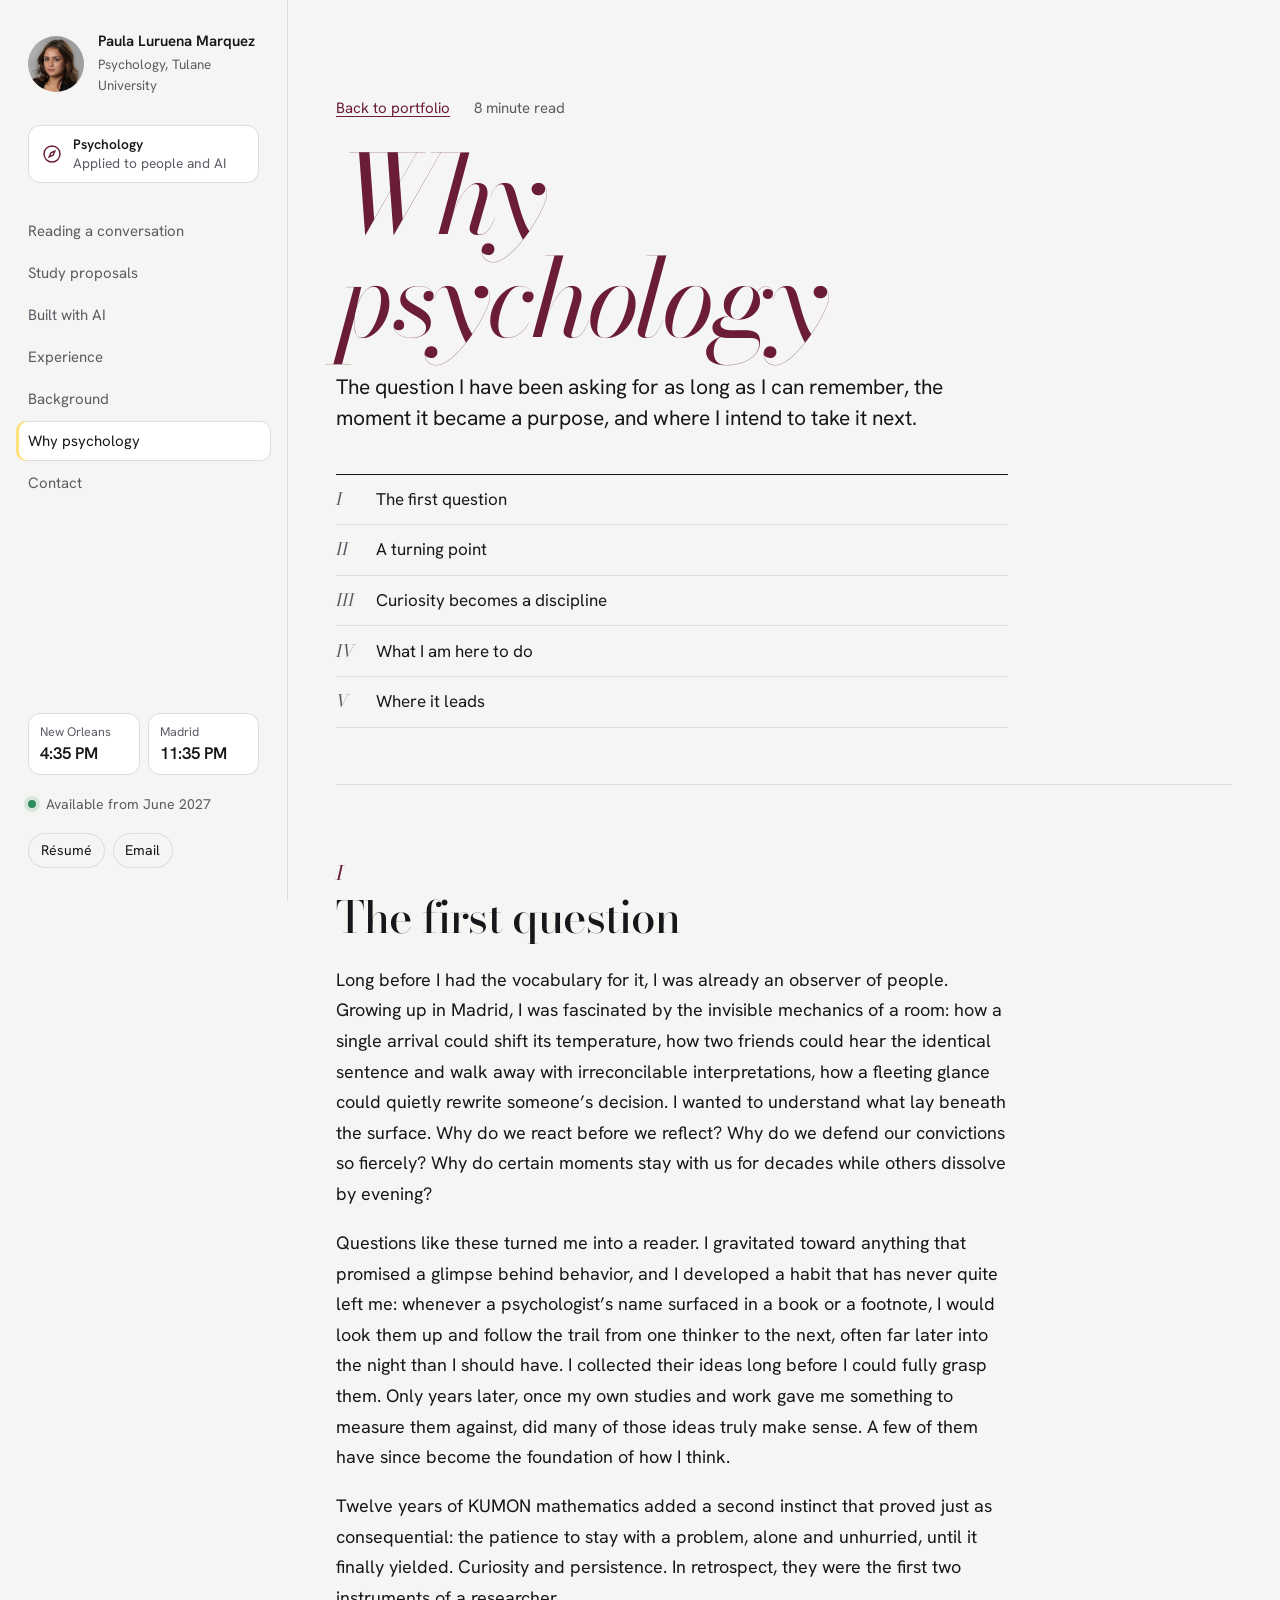
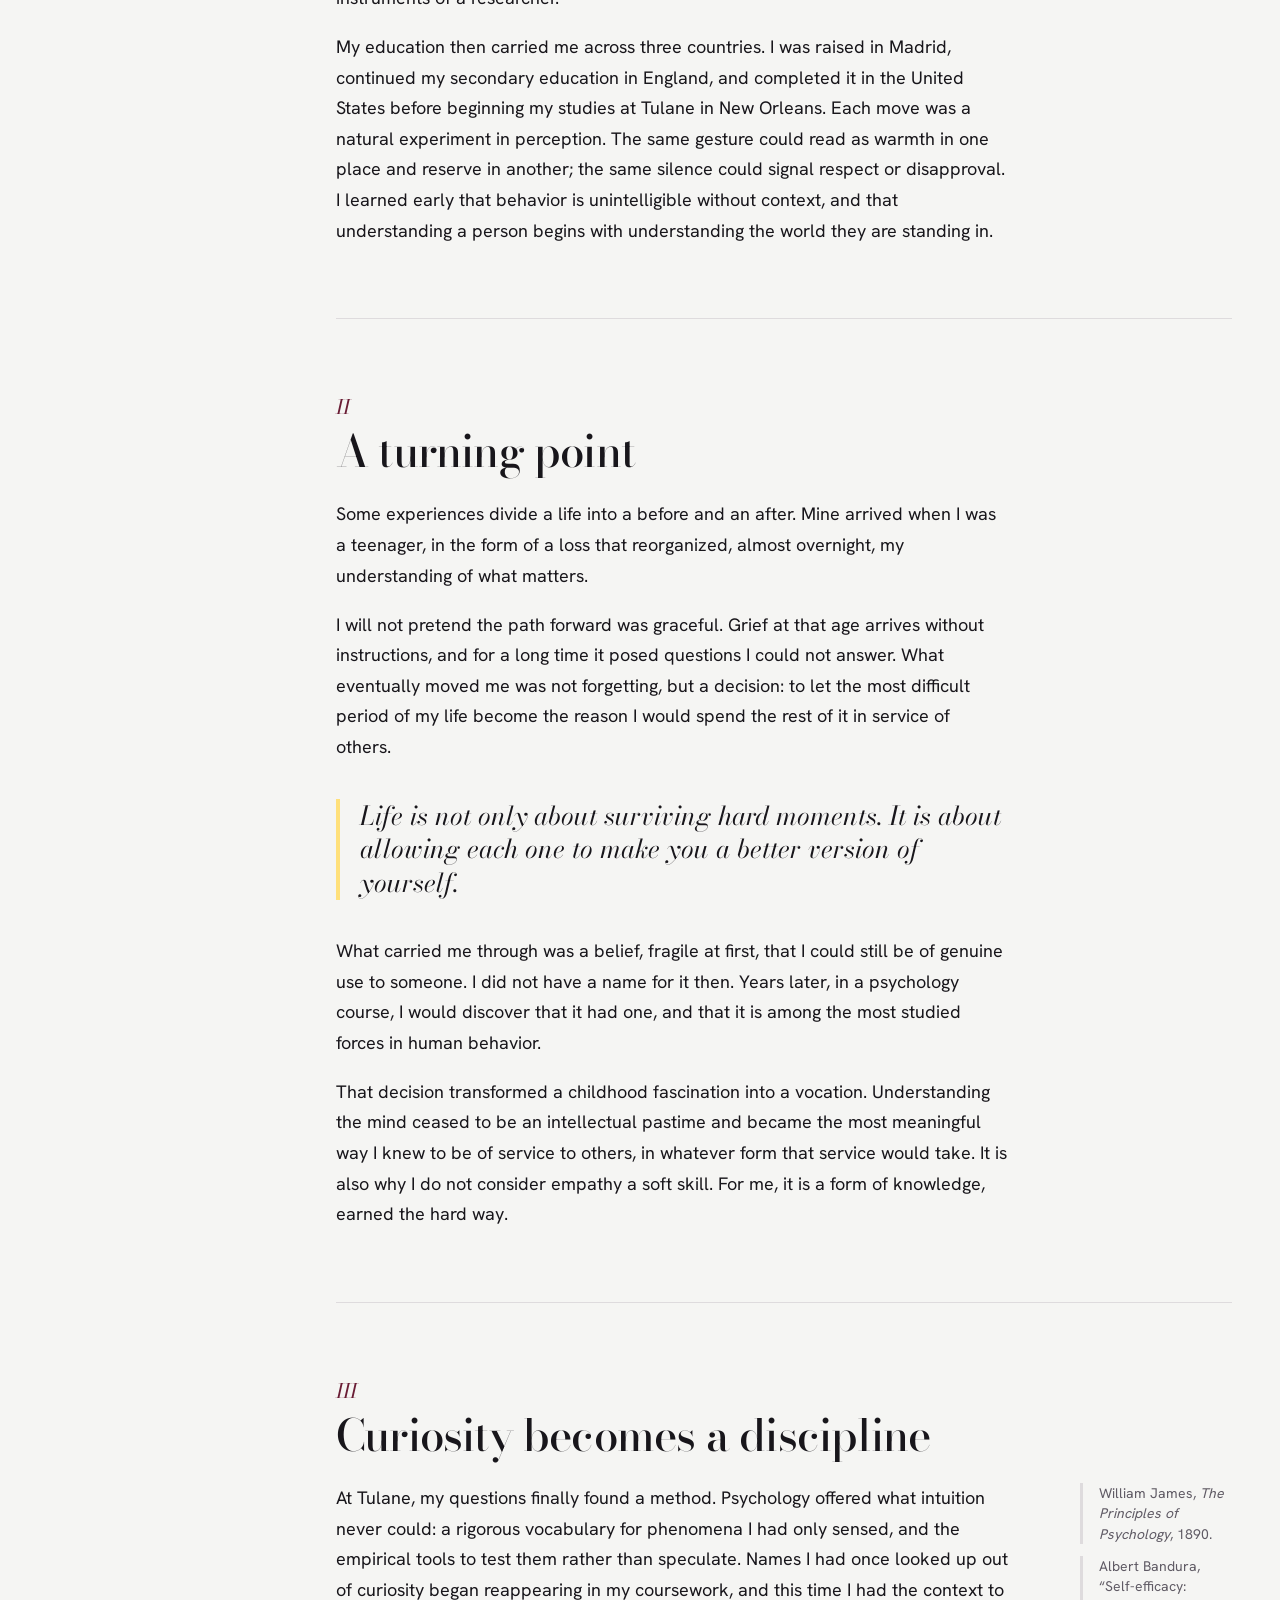
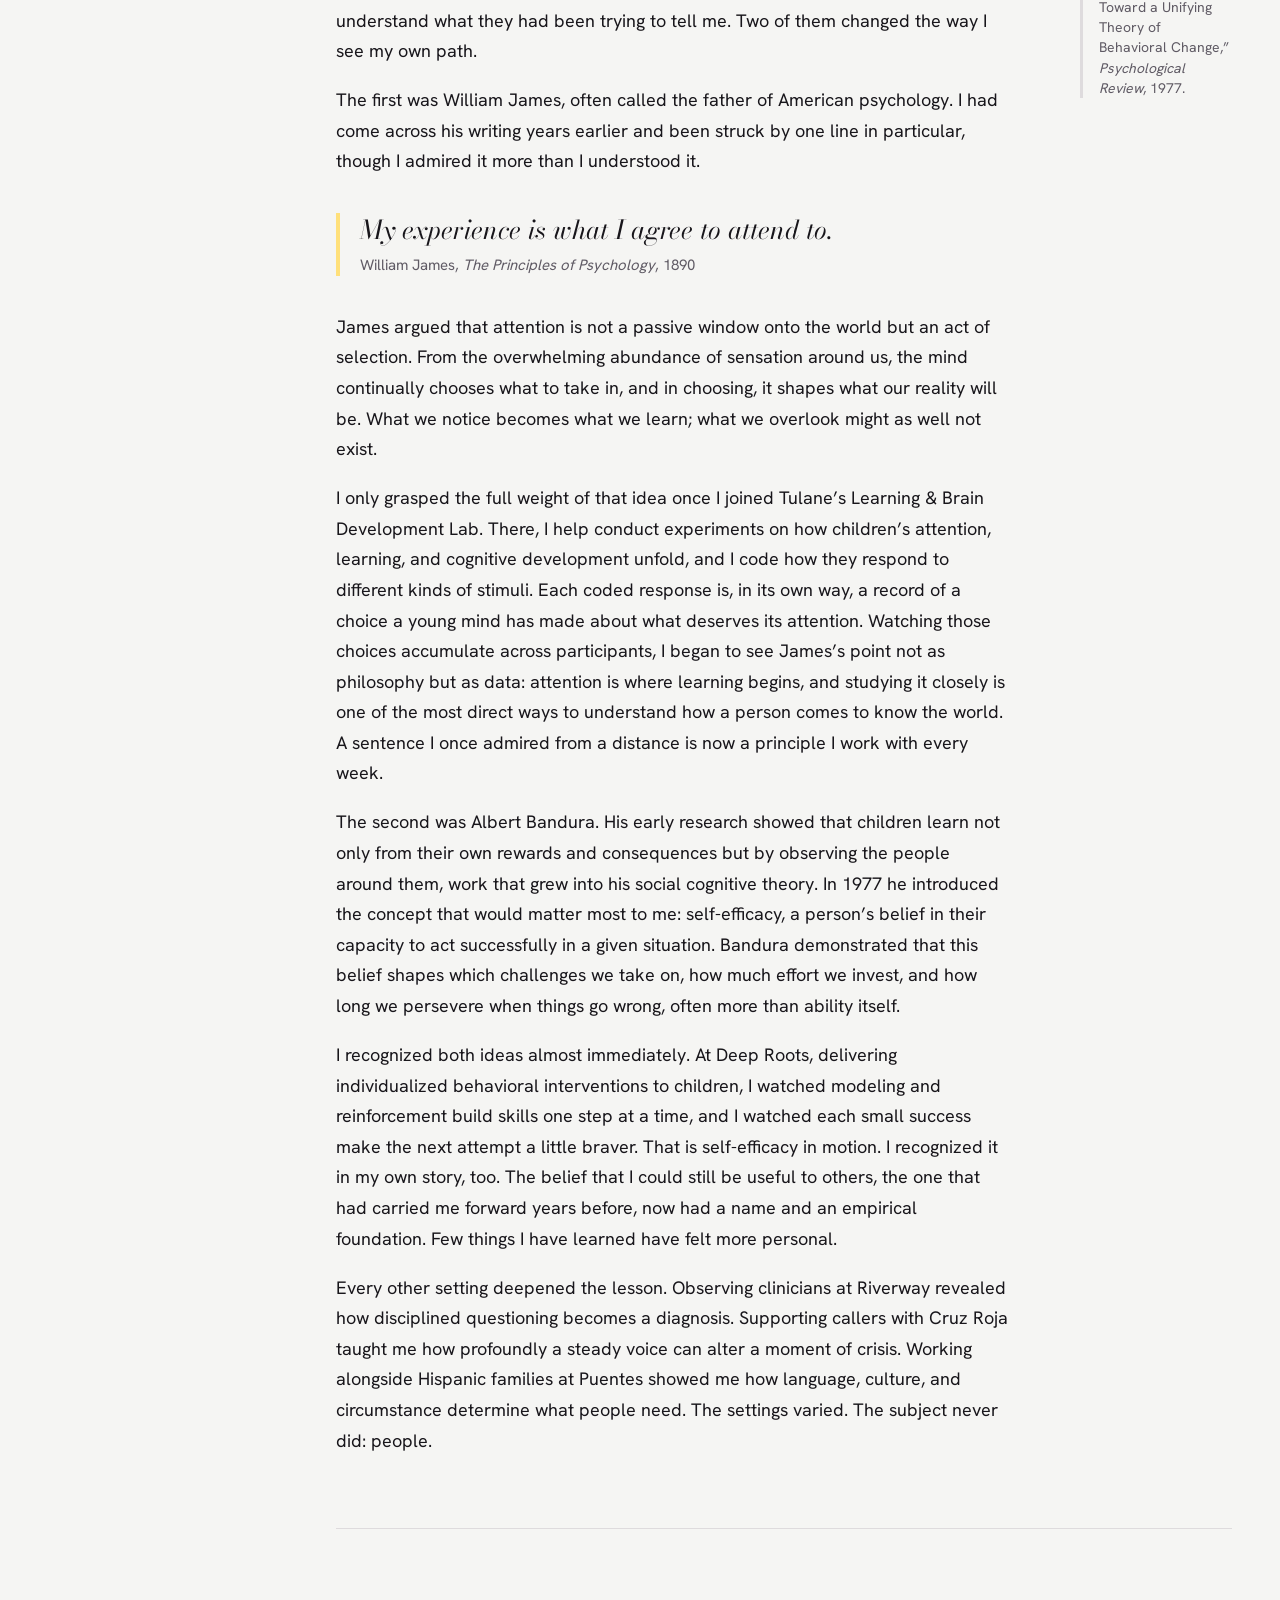
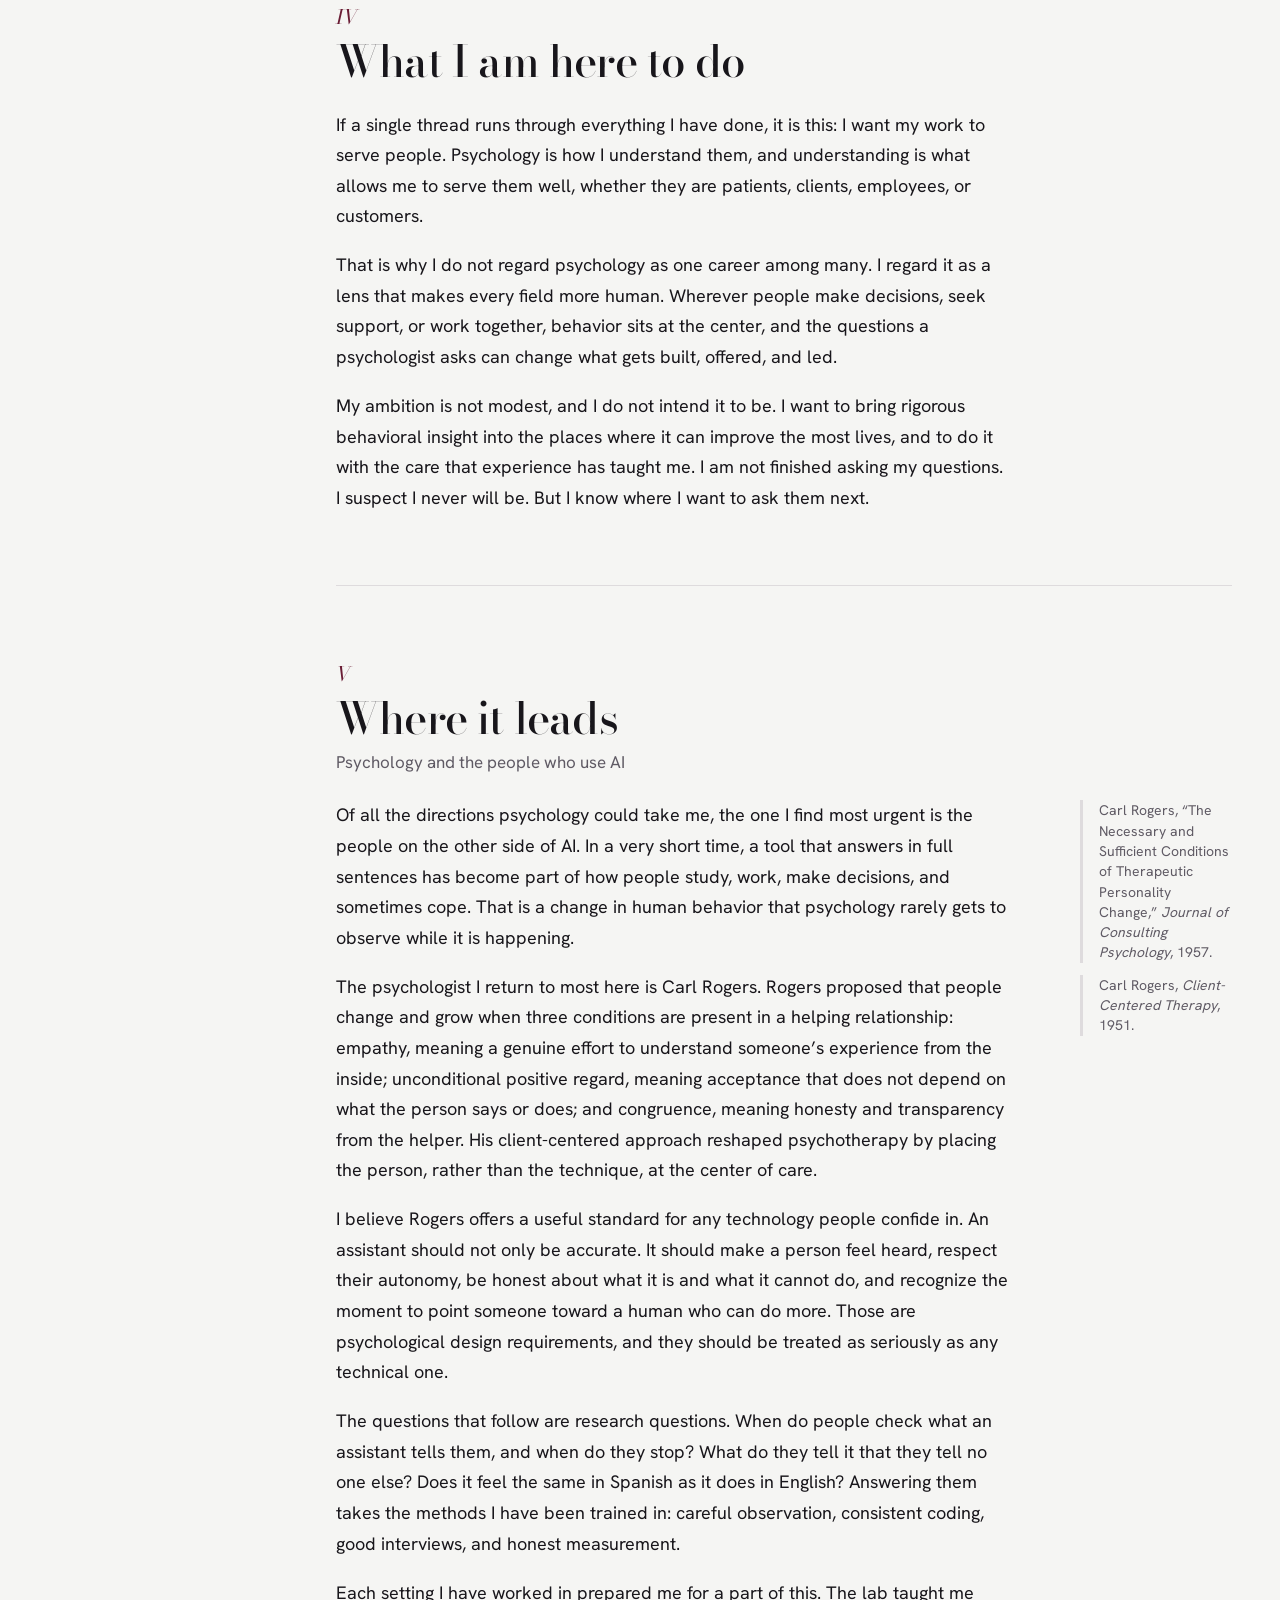
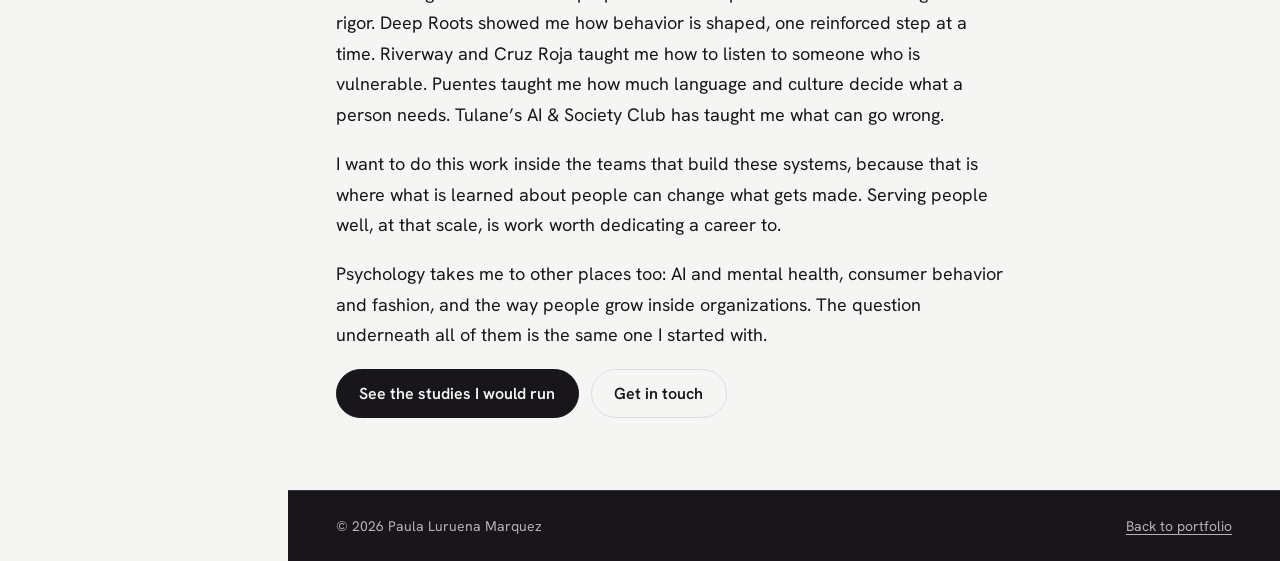
==== commit 0e36b815: "Bring the design closer to the other portfolios: Bodoni Moda, wine accent, side rail Co-Authored-By:" ====
--- a/story.html
+++ b/story.html
@@ -3,7 +3,7 @@
 <head>
   <meta charset="UTF-8">
   <meta name="viewport" content="width=device-width, initial-scale=1">
-  <meta name="theme-color" content="#fbf9f6">
+  <meta name="theme-color" content="#f5f5f3">
   <title>Why psychology | Paula Luruena Marquez</title>
   <meta name="description" content="Why Paula Luruena Marquez chose psychology: a lifelong question about human behavior, a turning point, and a commitment to serving others.">
   <meta property="og:title" content="Why psychology | Paula Luruena Marquez">
@@ -11,8 +11,8 @@
   <meta property="og:type" content="article">
   <meta property="og:url" content="https://paulaluruena.github.io/Paula_Luruena_Portfolio_AIxPeople/story.html">
   <link rel="canonical" href="https://paulaluruena.github.io/Paula_Luruena_Portfolio_AIxPeople/story.html">
-  <link rel="icon" type="image/svg+xml" href="data:image/svg+xml,%3Csvg xmlns='http://www.w3.org/2000/svg' viewBox='0 0 64 64'%3E%3Crect width='64' height='64' rx='32' fill='%23251a2e'/%3E%3Crect x='12' y='35' width='40' height='11' rx='3' fill='%23ffe07a'/%3E%3Ctext x='32' y='44' text-anchor='middle' font-family='Georgia,serif' font-style='italic' font-size='27' fill='%23fbf9f6'%3EPL%3C/text%3E%3C/svg%3E">
-  <link rel="preload" href="assets/fraunces-latin-full-normal.woff2" as="font" type="font/woff2" crossorigin>
+  <link rel="icon" type="image/svg+xml" href="data:image/svg+xml,%3Csvg xmlns='http://www.w3.org/2000/svg' viewBox='0 0 64 64'%3E%3Crect width='64' height='64' rx='32' fill='%2318161b'/%3E%3Crect x='12' y='35' width='40' height='11' rx='3' fill='%23ffe07a'/%3E%3Ctext x='32' y='44' text-anchor='middle' font-family='Georgia,serif' font-style='italic' font-size='27' fill='%23f5f5f3'%3EPL%3C/text%3E%3C/svg%3E">
+  <link rel="preload" href="assets/bodoni-moda-latin-opsz-normal.woff2" as="font" type="font/woff2" crossorigin>
   <link rel="preload" href="assets/hanken-grotesk-latin-wght-normal.woff2" as="font" type="font/woff2" crossorigin>
   <link rel="stylesheet" href="styles.css">
   <script>document.documentElement.className = "js";</script>
@@ -24,7 +24,8 @@
 
   <header class="top">
     <div class="top-in">
-    <a class="who" href="index.html"><img src="assets/paula-avatar.jpg" width="40" height="40" alt=""><span>Paula Luruena Marquez</span></a>
+    <a class="who" href="index.html"><img src="assets/paula-avatar.jpg" width="40" height="40" alt=""><span><span class="who-name">Paula Luruena Marquez</span><span class="who-role">Psychology, Tulane University</span></span></a>
+      <p class="track-label"><svg width="20" height="20" viewBox="0 0 20 20" fill="none" stroke="currentColor" stroke-width="1.4" aria-hidden="true"><circle cx="10" cy="10" r="8"/><path d="m12.8 7.2-1.7 3.9-3.9 1.7 1.7-3.9z"/></svg><span><strong>Psychology</strong><span>Applied to people and AI</span></span></p>
     <nav class="top-nav" aria-label="Sections">
       <a href="index.html#reading">Reading a conversation</a>
       <a href="index.html#proposals">Study proposals</a>
@@ -34,6 +35,11 @@
       <a href="story.html" aria-current="page">Why psychology</a>
       <a href="index.html#contact">Contact</a>
     </nav>
+      <div class="rail-foot">
+        <div class="clocks"><p class="clock"><span>New Orleans</span><time data-tz="America/Chicago">&nbsp;</time></p><p class="clock"><span>Madrid</span><time data-tz="Europe/Madrid">&nbsp;</time></p></div>
+        <p class="status"><i aria-hidden="true"></i>Available from June 2027</p>
+        <p class="rail-links"><a href="assets/Paula-Luruena-Marquez-Resume.pdf" download>Résumé</a><a href="mailto:paulaluruena9@gmail.com">Email</a></p>
+      </div>
     </div>
   </header>
 
--- a/styles.css
+++ b/styles.css
@@ -1,16 +1,16 @@
 /* Paula Luruena Marquez — psychology for the people who use AI
-   Type: Fraunces (headings, questions), Hanken Grotesk (text, interface)
-   Colour: porcelain, plum ink, a wine accent, and the five highlighters of the codebook */
+   A relative of her other portfolios: Bodoni Moda and Hanken Grotesk, the same paper, ink and wine,
+   and a side rail. What is its own: the five highlighters of the codebook. */
 
 @font-face {
-  font-family: "Fraunces";
-  src: url("assets/fraunces-latin-full-normal.woff2") format("woff2");
-  font-weight: 100 900; font-style: normal; font-display: swap;
+  font-family: "Bodoni Moda";
+  src: url("assets/bodoni-moda-latin-opsz-normal.woff2") format("woff2");
+  font-weight: 400 900; font-style: normal; font-display: swap;
 }
 @font-face {
-  font-family: "Fraunces";
-  src: url("assets/fraunces-latin-full-italic.woff2") format("woff2");
-  font-weight: 100 900; font-style: italic; font-display: swap;
+  font-family: "Bodoni Moda";
+  src: url("assets/bodoni-moda-latin-opsz-italic.woff2") format("woff2");
+  font-weight: 400 900; font-style: italic; font-display: swap;
 }
 @font-face {
   font-family: "Hanken Grotesk";
@@ -19,12 +19,15 @@
 }
 
 :root {
-  --paper: #fbf9f6;
+  --paper: #f5f5f3;
   --sheet: #ffffff;
-  --ink: #251a2e;
-  --muted: #6a5f73;
-  --rule: #e6dfe7;
-  --accent: #7a1f3d;
+  --ink: #18161b;
+  --muted: #5f5a64;
+  --rule: #dedbdd;
+  --accent: #6a1d35;
+  --blush: #f3e8ea;
+  --mist: #eceaf0;
+  --rail: 288px;
 
   --hl-disclosure: #bfe3ff;
   --hl-checking: #bdecd3;
@@ -32,10 +35,10 @@
   --hl-handover: #ffe07a;
   --hl-repair: #dcd2ff;
 
-  --display: "Fraunces", "Iowan Old Style", Georgia, serif;
+  --display: "Bodoni Moda", Didot, "Times New Roman", serif;
   --text: "Hanken Grotesk", "Helvetica Neue", Arial, sans-serif;
 
-  --page: 74rem;
+  --page: 70rem;
   --gutter: clamp(1.25rem, 4vw, 3rem);
   --main: 42rem;
   --ease: cubic-bezier(0.2, 0.7, 0.2, 1);
@@ -57,12 +60,12 @@
 button { font: inherit; color: inherit; }
 :focus-visible { outline: 2.5px solid var(--accent); outline-offset: 3px; border-radius: 3px; }
 [hidden] { display: none !important; }
-::selection { background: var(--hl-handover); color: var(--ink); }
+::selection { background: var(--blush); color: var(--accent); }
 
 h1, h2, h3, .story-title {
-  font-family: var(--display); font-weight: 400;
-  font-variation-settings: "SOFT" 60, "WONK" 0;
-}
+  font-family: var(--display); font-weight: 400; font-optical-sizing: auto;
+}
+h2, h3 { font-weight: 500; }
 
 .skip-link { position: absolute; left: 1rem; top: -4rem; background: var(--ink); color: var(--paper); padding: 0.5rem 1rem; z-index: 30; }
 .skip-link:focus { top: 1rem; }
@@ -73,45 +76,86 @@
   .split { grid-template-columns: minmax(0, var(--main)) minmax(0, 1fr); }
 }
 
-/* ---------- Top bar ---------- */
+/* ---------- Side rail (desktop) / top bar (smaller screens) ---------- */
 .top {
   position: sticky; top: 0; z-index: 20;
-  background: color-mix(in srgb, var(--paper) 88%, transparent);
+  background: color-mix(in srgb, var(--paper) 90%, transparent);
   -webkit-backdrop-filter: blur(10px); backdrop-filter: blur(10px);
   border-bottom: 1px solid transparent; transition: border-color 0.3s;
 }
 .top.is-stuck { border-bottom-color: var(--rule); }
-.top-in {
-  max-width: var(--page); margin-inline: auto; padding: 0.75rem var(--gutter);
-  display: flex; align-items: center; justify-content: space-between; gap: 2rem;
-  font-size: 0.9375rem;
-}
-.who { display: inline-flex; align-items: center; gap: 0.7rem; color: var(--ink); text-decoration: none; font-weight: 600; white-space: nowrap; flex: none; }
-.who img { width: 38px; height: 38px; border-radius: 50%; object-fit: cover; }
+.top-in { padding: 0.7rem var(--gutter); display: flex; align-items: center; gap: 1.25rem; font-size: 0.9375rem; }
+.who { display: inline-flex; align-items: center; gap: 0.85rem; color: var(--ink); text-decoration: none; flex: none; }
+.who img { width: 40px; height: 40px; border-radius: 50%; object-fit: cover; }
+.who-name { display: block; font-weight: 600; line-height: 1.25; }
+.who-role { display: block; font-size: 0.84rem; color: var(--muted); margin-top: 3px; }
 .top-nav { display: flex; gap: 1.4rem; overflow-x: auto; scrollbar-width: none; white-space: nowrap; }
 .top-nav::-webkit-scrollbar { display: none; }
 .top-nav a {
   color: var(--muted); text-decoration: none; padding-block: 0.35rem;
   background: linear-gradient(var(--hl-handover), var(--hl-handover)) no-repeat 0 85% / 0 0.45em;
-  transition: background-size 0.35s var(--ease), color 0.2s;
+  transition: background-size 0.35s var(--ease), color 0.2s, background-color 0.2s;
 }
 .top-nav a:hover { color: var(--ink); }
 .top-nav a.is-current, .top-nav a[aria-current="page"] { color: var(--ink); background-size: 100% 0.45em; }
-@media (max-width: 52rem) {
-  .who span { display: none; }
-  .top-in { gap: 1rem; }
+.track-label, .rail-foot { display: none; }
+
+@media (max-width: 44rem) {
+  .who > span { display: none; }
+}
+@media (min-width: 70rem) {
+  html { scroll-padding-top: 2rem; }
+  .top {
+    position: fixed; inset: 0 auto 0 0; width: var(--rail); overflow-y: auto; scrollbar-width: none;
+    background: var(--paper); -webkit-backdrop-filter: none; backdrop-filter: none;
+    border-bottom: 0; border-right: 1px solid var(--rule);
+  }
+  .top::-webkit-scrollbar { display: none; }
+  .top-in { min-height: 100%; flex-direction: column; align-items: stretch; gap: 1.75rem; padding: 2rem 1.75rem; }
+  .who img { width: 56px; height: 56px; }
+  .track-label {
+    display: flex; align-items: center; gap: 0.65rem; padding: 0.65rem 0.9rem; border-radius: 12px;
+    background: var(--sheet); box-shadow: inset 0 0 0 1px var(--rule); font-size: 0.86rem; line-height: 1.35;
+  }
+  .track-label svg { flex: none; color: var(--accent); }
+  .track-label strong { display: block; font-weight: 600; }
+  .track-label span span { color: var(--muted); }
+  .top-nav { display: grid; gap: 2px; overflow: visible; white-space: normal; }
+  .top-nav a { padding: 0.5rem 0.75rem; margin-inline: -0.75rem; border-radius: 10px; background: none; }
+  .top-nav a:hover { background: var(--mist); }
+  .top-nav a.is-current, .top-nav a[aria-current="page"] { background: var(--sheet); box-shadow: inset 3px 0 0 var(--hl-handover), inset 0 0 0 1px var(--rule); }
+  .rail-foot { display: grid; gap: 1.1rem; margin-top: auto; font-size: 0.88rem; }
+  .clocks { display: grid; grid-template-columns: 1fr 1fr; gap: 8px; }
+  .clock { padding: 0.6rem 0.75rem; border-radius: 12px; background: var(--sheet); box-shadow: inset 0 0 0 1px var(--rule); }
+  .clock span { display: block; color: var(--muted); font-size: 0.78rem; }
+  .clock time { font-size: 1.05rem; font-weight: 600; line-height: 1.3; font-variant-numeric: tabular-nums; }
+  .status { display: flex; align-items: center; gap: 0.65rem; color: var(--muted); }
+  .status i { width: 8px; height: 8px; border-radius: 50%; background: #2f8a5b; box-shadow: 0 0 0 4px rgba(47, 138, 91, 0.15); }
+  .rail-links { display: flex; flex-wrap: wrap; gap: 8px; }
+  .rail-links a { color: var(--ink); text-decoration: none; padding: 0.4rem 0.8rem; border-radius: 999px; box-shadow: inset 0 0 0 1px var(--rule); transition: background-color 0.2s, box-shadow 0.2s; }
+  .rail-links a:hover { background: var(--sheet); box-shadow: inset 0 0 0 1px var(--accent); }
+  main, .footer { margin-left: var(--rail); }
+  .codebook { top: 2rem !important; }
 }
 
 /* ---------- Hero ---------- */
-.hero { padding-block: clamp(3.5rem, 9vw, 7.5rem) clamp(3rem, 7vw, 5.5rem); }
+.hero { position: relative; padding-block: clamp(2.5rem, 5vw, 4rem) clamp(3rem, 7vw, 5.5rem); overflow: hidden; }
+.hero::before {
+  content: ""; position: absolute; inset: 0; pointer-events: none;
+  background-image: linear-gradient(#ebe9ea 1px, transparent 1px), linear-gradient(90deg, #ebe9ea 1px, transparent 1px);
+  background-size: 96px 96px;
+  -webkit-mask-image: linear-gradient(180deg, #000 0%, transparent 80%); mask-image: linear-gradient(180deg, #000 0%, transparent 80%);
+}
+.hero > * { position: relative; }
+.hero-top { display: flex; justify-content: space-between; flex-wrap: wrap; gap: 0.5rem 1rem; font-size: 0.9rem; color: var(--muted); padding-bottom: clamp(2.25rem, 6vw, 5rem); }
+.hero-top strong { color: var(--ink); font-weight: 600; }
 .hero h1 {
-  font-size: clamp(2.5rem, 6.4vw, 5.5rem); line-height: 1.03; letter-spacing: -0.022em;
-  font-variation-settings: "SOFT" 100, "WONK" 0;
-  max-width: 17ch; text-wrap: balance; margin-bottom: clamp(2.25rem, 5vw, 4rem);
+  font-size: clamp(2.6rem, 6vw, 5.6rem); line-height: 1; letter-spacing: -0.03em;
+  max-width: 16ch; text-wrap: balance; margin-bottom: clamp(2.25rem, 5vw, 4rem);
 }
 /* The three verbs are swiped with highlighters once, when the page opens */
 .swipe {
-  font-style: italic; padding-inline: 0.08em; margin-inline: -0.04em;
+  font-style: italic; color: var(--accent); padding-inline: 0.08em; margin-inline: -0.04em;
   background: linear-gradient(var(--c), var(--c)) no-repeat 0 78% / 100% 0.42em;
   animation: swipe 0.7s var(--ease) both;
 }
@@ -129,21 +173,21 @@
   background: var(--ink); color: var(--paper); text-decoration: none; cursor: pointer;
   transition: background-color 0.2s, border-color 0.2s, color 0.2s, transform 0.2s var(--ease);
 }
-.button:hover { background: var(--accent); border-color: var(--accent); transform: translateY(-2px); }
+.button:hover { background: var(--accent); border-color: var(--accent); transform: translateY(-1px); }
 .button:active { transform: translateY(0); }
-.button-quiet { background: transparent; color: var(--ink); }
-.button-quiet:hover { background: var(--ink); border-color: var(--ink); color: var(--paper); }
+.button-quiet { background: transparent; color: var(--ink); border-color: var(--rule); }
+.button-quiet:hover { background: var(--sheet); border-color: var(--ink); color: var(--ink); }
 
 .facts { font-size: 0.9375rem; line-height: 1.45; align-self: start; border-top: 1.5px solid var(--ink); }
 .facts > div { display: grid; grid-template-columns: 6.5rem 1fr; gap: 1rem; padding-block: 0.75rem; border-bottom: 1px solid var(--rule); }
 .facts dt { color: var(--muted); }
-.clock-row time { display: block; font-variant-numeric: tabular-nums; }
 
 /* ---------- Sections ---------- */
 .section { padding-block: clamp(4rem, 8vw, 6.5rem); border-top: 1px solid var(--rule); }
-.section-head { max-width: var(--main); margin-bottom: clamp(2rem, 4vw, 3.25rem); }
-.section h2, .contact h2 { font-size: clamp(2rem, 4vw, 3.25rem); line-height: 1.08; letter-spacing: -0.018em; text-wrap: balance; }
-.section-head p { margin-top: 1rem; color: var(--muted); font-size: 1.125rem; }
+.section-head { display: grid; gap: 1rem 3rem; align-items: end; margin-bottom: clamp(2.25rem, 5vw, 3.5rem); }
+@media (min-width: 52rem) { .section-head { grid-template-columns: minmax(0, 7fr) minmax(0, 5fr); } }
+.section h2, .contact h2 { font-size: clamp(2.3rem, 4.4vw, 3.8rem); line-height: 1; letter-spacing: -0.025em; text-wrap: balance; }
+.section-head p { color: var(--muted); max-width: 30rem; }
 .col-main > p + p { margin-top: 1rem; }
 .margin-note { font-size: 0.9375rem; line-height: 1.5; color: var(--muted); align-self: start; padding-left: 1rem; border-left: 3px solid var(--hl-handover); }
 .text-link { font-weight: 600; }
@@ -155,14 +199,14 @@
   .codebook { position: sticky; top: 5.5rem; }
 }
 .sheet {
-  position: relative; background: var(--sheet); border: 1px solid var(--rule); border-radius: 4px;
+  position: relative; background: var(--sheet); border: 1px solid var(--rule); border-radius: 16px;
   padding: clamp(1.25rem, 3vw, 2.5rem);
-  box-shadow: 0 24px 50px -34px rgba(37, 26, 46, 0.5);
+  box-shadow: 0 24px 50px -34px rgba(24, 22, 27, 0.45);
   transform: rotate(-0.5deg);
 }
 .sheet::before {
   content: ""; position: absolute; inset: 0; z-index: -1; background: var(--sheet);
-  border: 1px solid var(--rule); border-radius: 4px; transform: rotate(1.4deg) translate(6px, 5px);
+  border: 1px solid var(--rule); border-radius: 16px; transform: rotate(1.4deg) translate(6px, 5px);
 }
 .sheet-note { font-size: 0.875rem; color: var(--muted); }
 .sheet-context { font-family: var(--display); font-style: italic; font-size: 1.1875rem; line-height: 1.45; margin-top: 0.5rem; padding-bottom: 1.25rem; border-bottom: 1px solid var(--rule); }
@@ -213,7 +257,7 @@
 }
 .coder[data-mode="yours"] .seg.differ[data-verdict]::after { background: var(--accent); }
 
-.mode { display: inline-flex; padding: 4px; border-radius: 999px; background: #efe9f0; margin-bottom: 1.25rem; }
+.mode { display: inline-flex; padding: 4px; border-radius: 999px; background: var(--mist); margin-bottom: 1.25rem; }
 .mode button { border: 0; background: transparent; padding: 0.55rem 1.1rem; border-radius: 999px; font-size: 0.9375rem; font-weight: 600; cursor: pointer; color: var(--muted); transition: background-color 0.2s, color 0.2s; }
 .mode button[aria-pressed="true"] { background: var(--ink); color: var(--paper); }
 .pane-hint { color: var(--muted); font-size: 0.9375rem; margin-bottom: 1rem; }
@@ -246,7 +290,7 @@
 .pens { display: grid; gap: 0.4rem; }
 .pen {
   display: grid; grid-template-columns: auto 1fr; gap: 0.75rem; align-items: start; text-align: left;
-  padding: 0.6rem 0.8rem; background: var(--sheet); border: 1.5px solid var(--rule); border-radius: 10px; cursor: pointer;
+  padding: 0.6rem 0.8rem; background: var(--sheet); border: 1.5px solid var(--rule); border-radius: 12px; cursor: pointer;
   font-size: 0.875rem; line-height: 1.4; color: var(--muted); transition: border-color 0.2s, transform 0.2s var(--ease);
 }
 .pen .swatch { margin-top: 0.2rem; }
@@ -274,7 +318,7 @@
 }
 .brief-tabs button:hover { border-color: var(--ink); transform: translateY(-2px); }
 .brief-tabs button[aria-selected="true"] { background: var(--ink); border-color: var(--ink); color: var(--paper); }
-.brief { background: var(--sheet); border: 1px solid var(--rule); border-radius: 4px; padding: clamp(1.5rem, 4vw, 3.25rem); box-shadow: 0 24px 50px -38px rgba(37, 26, 46, 0.45); }
+.brief { background: var(--sheet); border: 1px solid var(--rule); border-radius: 20px; padding: clamp(1.5rem, 4vw, 3.25rem); box-shadow: 0 24px 50px -38px rgba(24, 22, 27, 0.4); }
 .js .brief:not([hidden]) { animation: rise 0.4s var(--ease); }
 .brief h3 { font-size: clamp(1.75rem, 3vw, 2.5rem); line-height: 1.1; letter-spacing: -0.015em; }
 .brief-question { font-family: var(--display); font-style: italic; font-size: 1.375rem; line-height: 1.4; max-width: 44rem; margin-top: 0.75rem; color: var(--accent); }
@@ -350,15 +394,15 @@
 
 /* ---------- Contact ---------- */
 .contact { background: var(--ink); color: var(--paper); padding-block: clamp(4.5rem, 10vw, 8rem); }
-.contact h2 { max-width: 20ch; font-variation-settings: "SOFT" 100, "WONK" 0; }
+.contact h2 { max-width: 18ch; }
 .contact-line { margin-top: 2.25rem; }
 .email { font-family: var(--display); font-style: italic; font-size: clamp(1.375rem, 3.6vw, 2.25rem); color: var(--hl-handover); overflow-wrap: anywhere; }
 .contact .button { background: var(--paper); border-color: var(--paper); color: var(--ink); }
 .contact .button:hover { background: var(--hl-handover); border-color: var(--hl-handover); }
-.contact .button-quiet { background: transparent; color: var(--paper); }
+.contact .button-quiet { background: transparent; color: var(--paper); border-color: #5a5560; }
 .contact .button-quiet:hover { background: var(--paper); color: var(--ink); }
 
-.footer { background: var(--ink); color: #b8adc0; font-size: 0.875rem; padding-block: 1.5rem; border-top: 1px solid #3d3046; }
+.footer { background: var(--ink); color: #b5b0b9; font-size: 0.875rem; padding-block: 1.5rem; border-top: 1px solid #35313a; }
 .footer .page { display: flex; flex-wrap: wrap; justify-content: space-between; gap: 0.5rem 2rem; }
 .footer a { color: inherit; }
 
@@ -368,7 +412,7 @@
 .story-hero { padding-block: clamp(3rem, 8vw, 6rem) clamp(2rem, 5vw, 3.5rem); }
 .story-hero .page > * { max-width: var(--main); }
 .story-back { font-size: 0.9375rem; color: var(--muted); display: flex; gap: 1.5rem; flex-wrap: wrap; }
-.story-title { font-size: clamp(3rem, 8vw, 5.75rem); line-height: 1; letter-spacing: -0.025em; margin-top: 1.5rem; font-style: italic; }
+.story-title { font-size: clamp(3.2rem, 8.5vw, 7rem); line-height: 0.95; letter-spacing: -0.035em; margin-top: 1.5rem; font-style: italic; color: var(--accent); }
 .story-dek { font-size: 1.3125rem; line-height: 1.5; margin-top: 1.25rem; }
 .story-toc { margin-top: 2.5rem; border-top: 1.5px solid var(--ink); }
 .story-toc li { border-bottom: 1px solid var(--rule); }
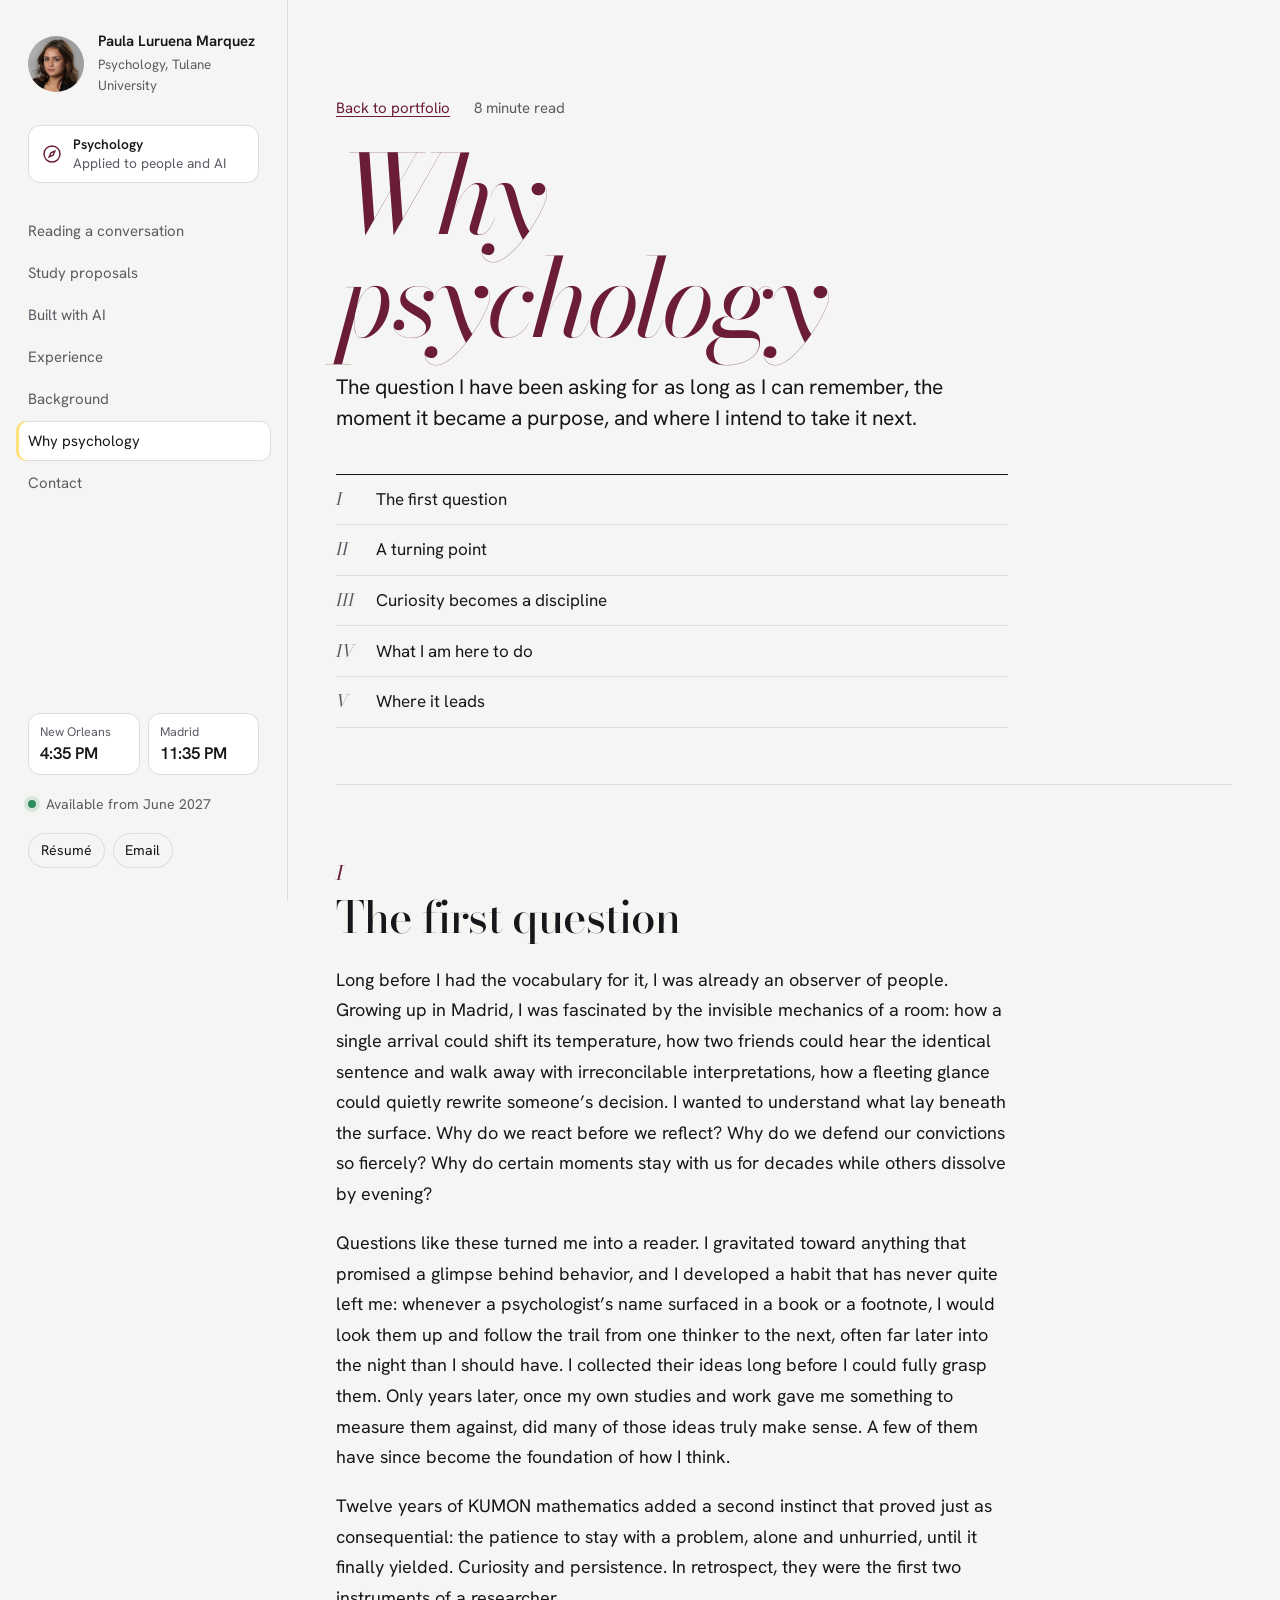
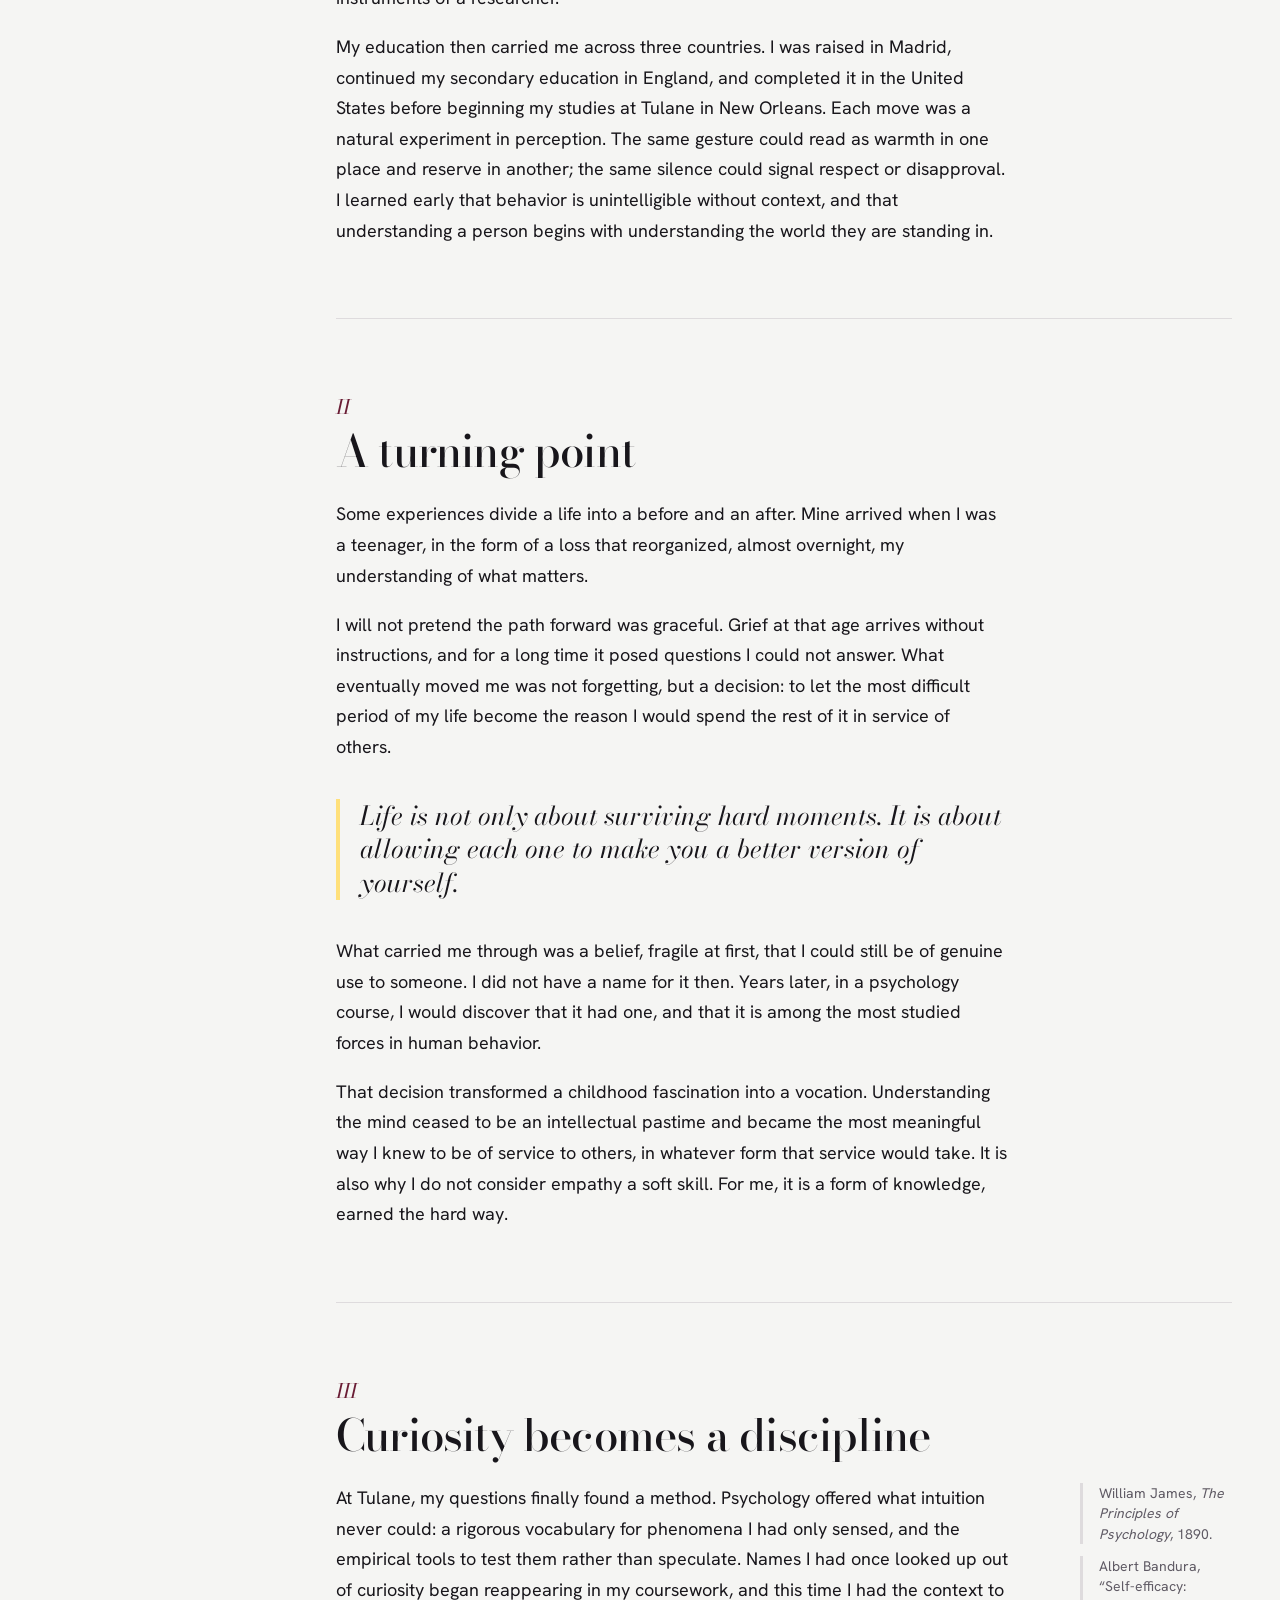
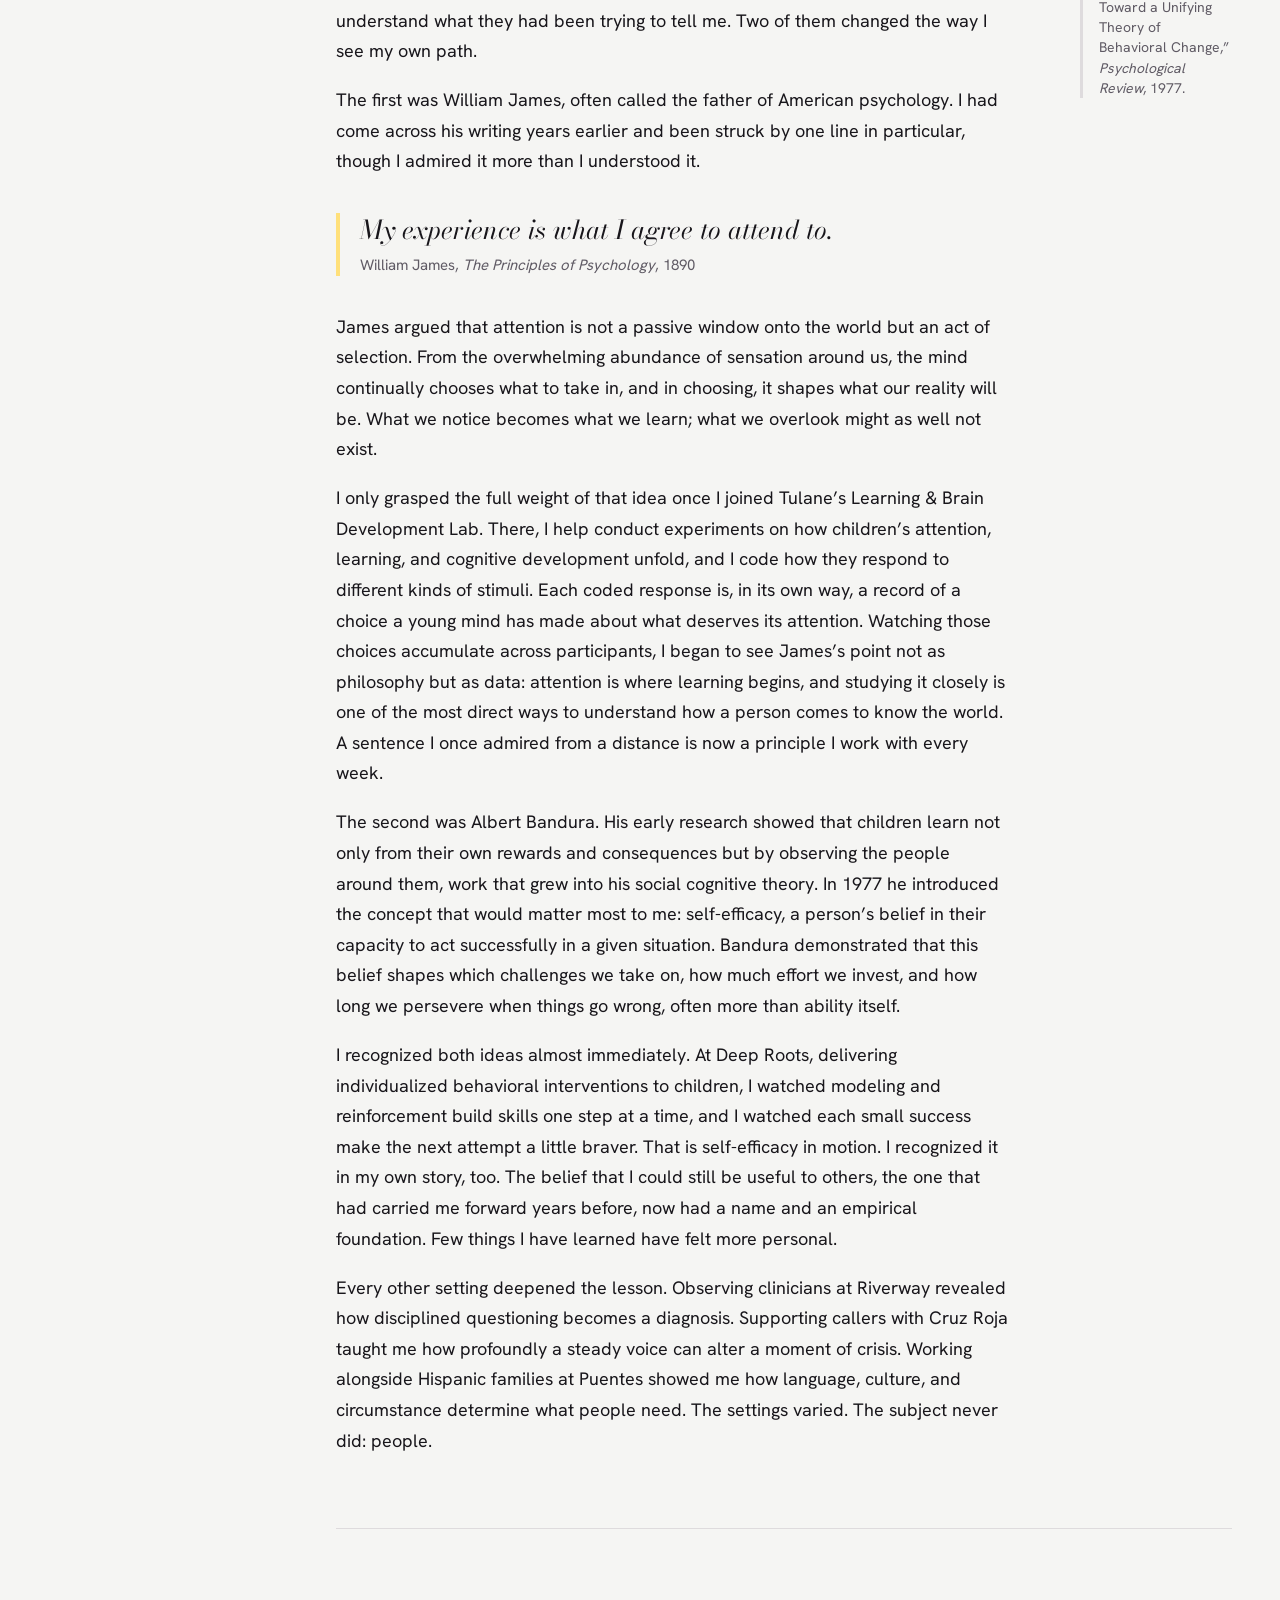
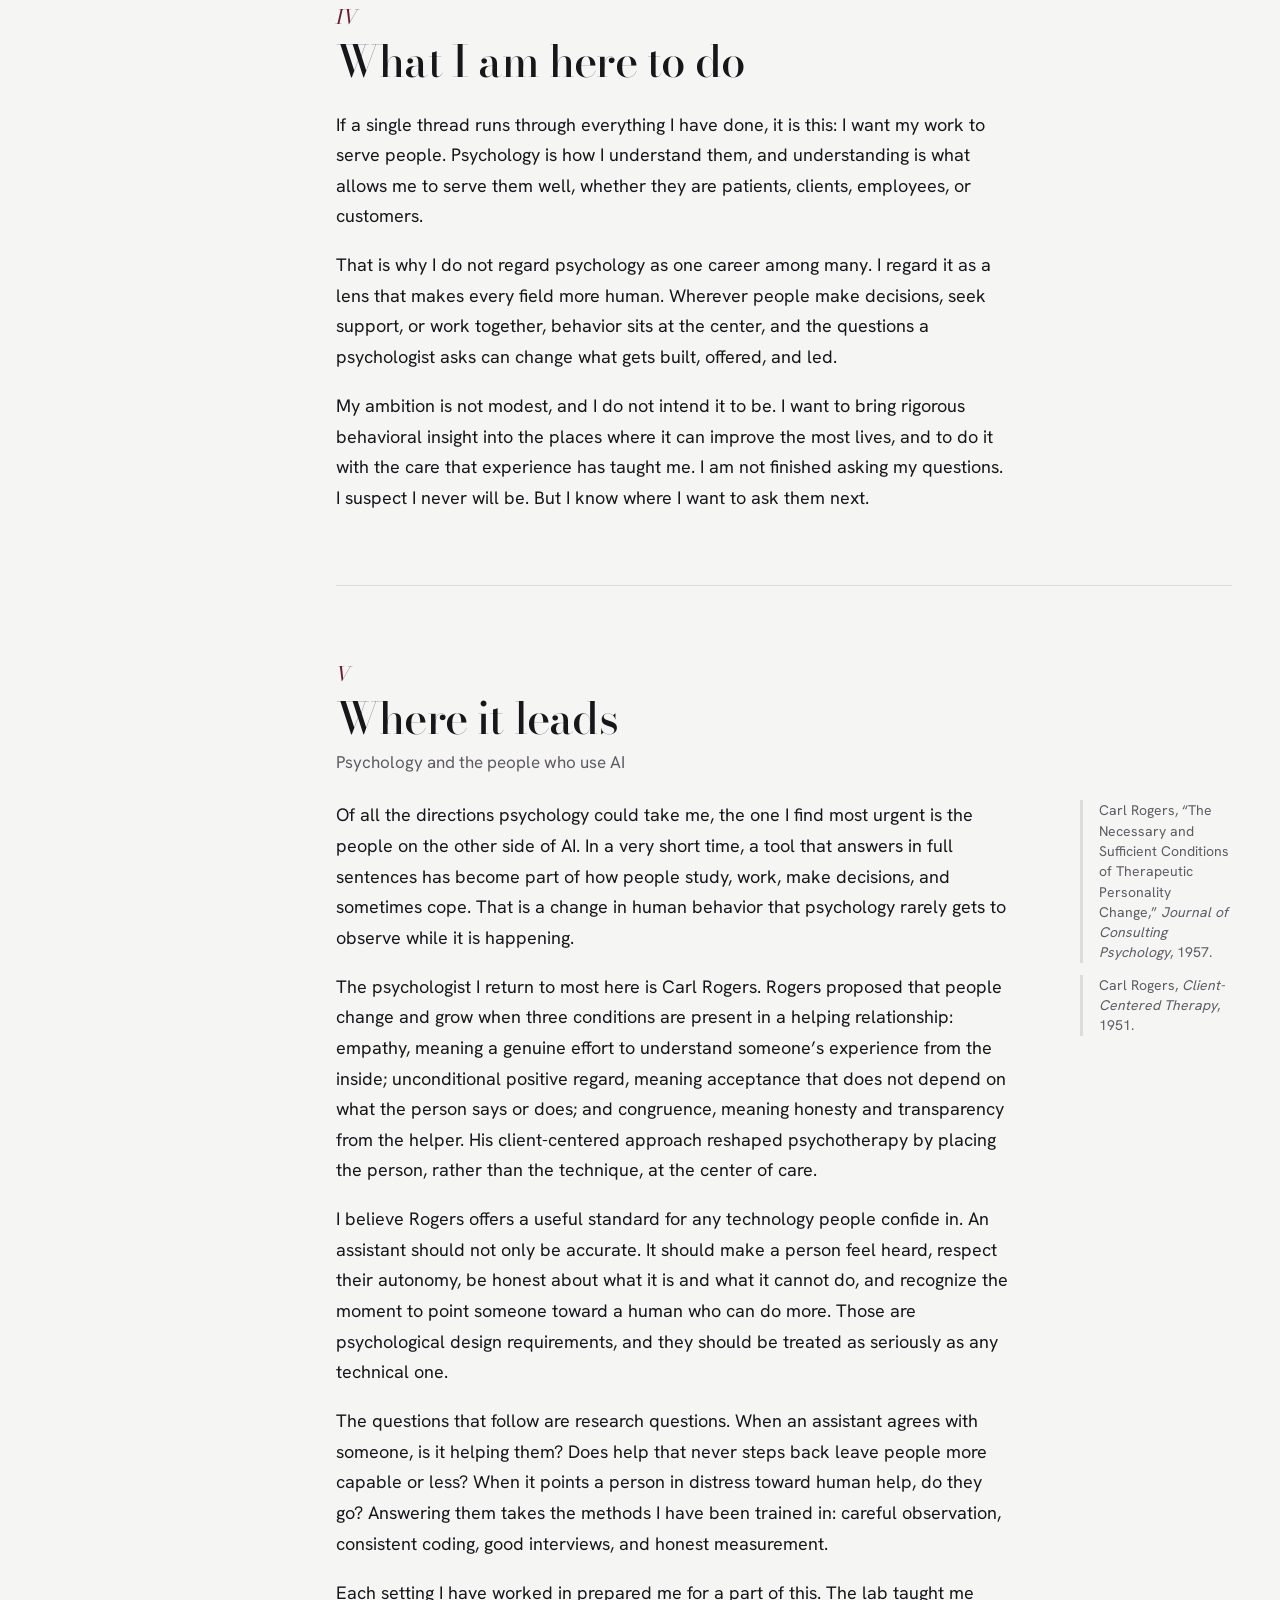
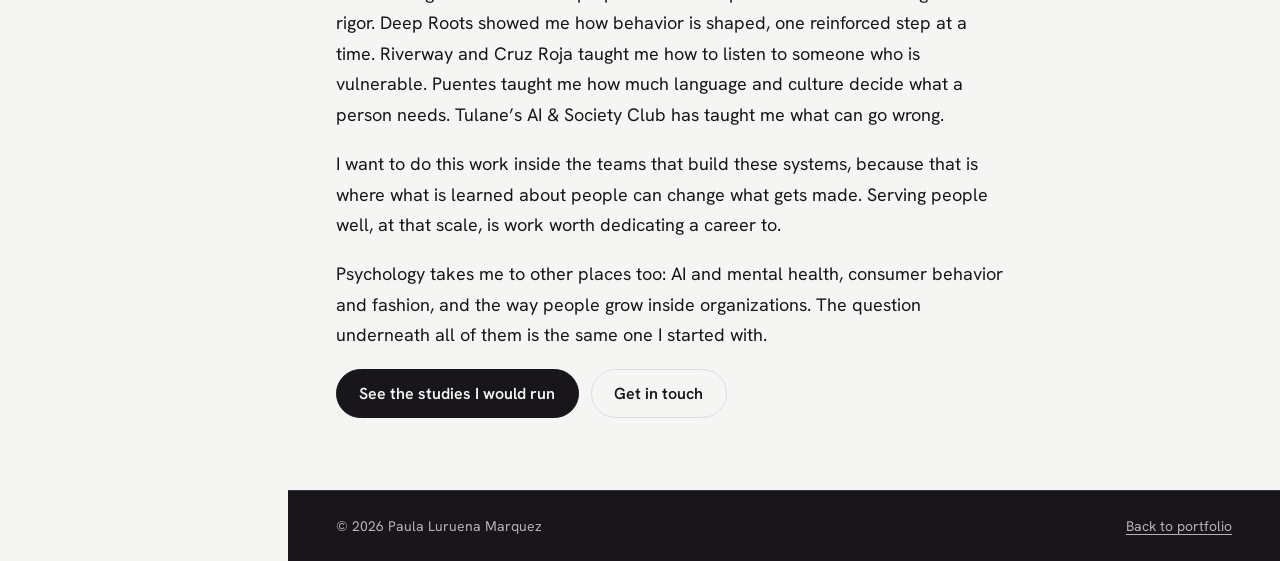
==== commit 3d44a453: "Rewrite the three study proposals with deeper, industry-grounded designs Co-Authored-By: Claude Fabl" ====
--- a/story.html
+++ b/story.html
@@ -9,8 +9,8 @@
   <meta property="og:title" content="Why psychology | Paula Luruena Marquez">
   <meta property="og:description" content="The question I have been asking for as long as I can remember, the moment it became a purpose, and where I intend to take it next.">
   <meta property="og:type" content="article">
-  <meta property="og:url" content="https://paulaluruena.github.io/Paula_Luruena_Portfolio_AIxPeople/story.html">
-  <link rel="canonical" href="https://paulaluruena.github.io/Paula_Luruena_Portfolio_AIxPeople/story.html">
+  <meta property="og:url" content="https://paulaluruena.github.io/Paula_Luruena_Portfolio_AI/story.html">
+  <link rel="canonical" href="https://paulaluruena.github.io/Paula_Luruena_Portfolio_AI/story.html">
   <link rel="icon" type="image/svg+xml" href="data:image/svg+xml,%3Csvg xmlns='http://www.w3.org/2000/svg' viewBox='0 0 64 64'%3E%3Crect width='64' height='64' rx='32' fill='%2318161b'/%3E%3Crect x='12' y='35' width='40' height='11' rx='3' fill='%23ffe07a'/%3E%3Ctext x='32' y='44' text-anchor='middle' font-family='Georgia,serif' font-style='italic' font-size='27' fill='%23f5f5f3'%3EPL%3C/text%3E%3C/svg%3E">
   <link rel="preload" href="assets/bodoni-moda-latin-opsz-normal.woff2" as="font" type="font/woff2" crossorigin>
   <link rel="preload" href="assets/hanken-grotesk-latin-wght-normal.woff2" as="font" type="font/woff2" crossorigin>
@@ -71,7 +71,7 @@
         </section>
         <section class="chapter" id="where" aria-labelledby="where-t">
           <header class="chapter-head"><span class="chapter-num" aria-hidden="true">V</span><h2 id="where-t">Where it leads</h2><p class="chapter-sub">Psychology and the people who use AI</p></header>
-          <div class="chapter-body"><div class="chapter-text"><p>Of all the directions psychology could take me, the one I find most urgent is the people on the other side of AI. In a very short time, a tool that answers in full sentences has become part of how people study, work, make decisions, and sometimes cope. That is a change in human behavior that psychology rarely gets to observe while it is happening.</p><p>The psychologist I return to most here is Carl Rogers. Rogers proposed that people change and grow when three conditions are present in a helping relationship: empathy, meaning a genuine effort to understand someone’s experience from the inside; unconditional positive regard, meaning acceptance that does not depend on what the person says or does; and congruence, meaning honesty and transparency from the helper. His client-centered approach reshaped psychotherapy by placing the person, rather than the technique, at the center of care.</p><p>I believe Rogers offers a useful standard for any technology people confide in. An assistant should not only be accurate. It should make a person feel heard, respect their autonomy, be honest about what it is and what it cannot do, and recognize the moment to point someone toward a human who can do more. Those are psychological design requirements, and they should be treated as seriously as any technical one.</p><p>The questions that follow are research questions. When do people check what an assistant tells them, and when do they stop? What do they tell it that they tell no one else? Does it feel the same in Spanish as it does in English? Answering them takes the methods I have been trained in: careful observation, consistent coding, good interviews, and honest measurement.</p><p>Each setting I have worked in prepared me for a part of this. The lab taught me rigor. Deep Roots showed me how behavior is shaped, one reinforced step at a time. Riverway and Cruz Roja taught me how to listen to someone who is vulnerable. Puentes taught me how much language and culture decide what a person needs. Tulane’s AI &amp; Society Club has taught me what can go wrong.</p><p>I want to do this work inside the teams that build these systems, because that is where what is learned about people can change what gets made. Serving people well, at that scale, is work worth dedicating a career to.</p><p>Psychology takes me to other places too: AI and mental health, consumer behavior and fashion, and the way people grow inside organizations. The question underneath all of them is the same one I started with.</p>
+          <div class="chapter-body"><div class="chapter-text"><p>Of all the directions psychology could take me, the one I find most urgent is the people on the other side of AI. In a very short time, a tool that answers in full sentences has become part of how people study, work, make decisions, and sometimes cope. That is a change in human behavior that psychology rarely gets to observe while it is happening.</p><p>The psychologist I return to most here is Carl Rogers. Rogers proposed that people change and grow when three conditions are present in a helping relationship: empathy, meaning a genuine effort to understand someone’s experience from the inside; unconditional positive regard, meaning acceptance that does not depend on what the person says or does; and congruence, meaning honesty and transparency from the helper. His client-centered approach reshaped psychotherapy by placing the person, rather than the technique, at the center of care.</p><p>I believe Rogers offers a useful standard for any technology people confide in. An assistant should not only be accurate. It should make a person feel heard, respect their autonomy, be honest about what it is and what it cannot do, and recognize the moment to point someone toward a human who can do more. Those are psychological design requirements, and they should be treated as seriously as any technical one.</p><p>The questions that follow are research questions. When an assistant agrees with someone, is it helping them? Does help that never steps back leave people more capable or less? When it points a person in distress toward human help, do they go? Answering them takes the methods I have been trained in: careful observation, consistent coding, good interviews, and honest measurement.</p><p>Each setting I have worked in prepared me for a part of this. The lab taught me rigor. Deep Roots showed me how behavior is shaped, one reinforced step at a time. Riverway and Cruz Roja taught me how to listen to someone who is vulnerable. Puentes taught me how much language and culture decide what a person needs. Tulane’s AI &amp; Society Club has taught me what can go wrong.</p><p>I want to do this work inside the teams that build these systems, because that is where what is learned about people can change what gets made. Serving people well, at that scale, is work worth dedicating a career to.</p><p>Psychology takes me to other places too: AI and mental health, consumer behavior and fashion, and the way people grow inside organizations. The question underneath all of them is the same one I started with.</p>
             <p class="story-actions"><a class="button" href="index.html#proposals">See the studies I would run</a><a class="button button-quiet" href="index.html#contact">Get in touch</a></p></div><aside class="chapter-notes"><p class="sidenote">Carl Rogers, “The Necessary and Sufficient Conditions of Therapeutic Personality Change,” <cite>Journal of Consulting Psychology</cite>, 1957.</p><p class="sidenote">Carl Rogers, <cite>Client-Centered Therapy</cite>, 1951.</p></aside></div>
         </section>
     </article>
--- a/styles.css
+++ b/styles.css
@@ -322,7 +322,13 @@
 .js .brief:not([hidden]) { animation: rise 0.4s var(--ease); }
 .brief h3 { font-size: clamp(1.75rem, 3vw, 2.5rem); line-height: 1.1; letter-spacing: -0.015em; }
 .brief-question { font-family: var(--display); font-style: italic; font-size: 1.375rem; line-height: 1.4; max-width: 44rem; margin-top: 0.75rem; color: var(--accent); }
+.brief-angle { margin-top: 1.5rem; max-width: 46rem; padding: 1rem 1.25rem; border-radius: 12px; background: var(--blush); }
+.brief-angle b { display: block; font-size: 0.8125rem; font-weight: 700; color: var(--accent); margin-bottom: 0.25rem; }
 .brief-grid { margin-top: 2rem; border-top: 1.5px solid var(--ink); }
+.hyp { list-style: none; padding: 0; display: grid; gap: 0.75rem; counter-reset: h; }
+.hyp li { counter-increment: h; padding-left: 2.25rem; position: relative; }
+.hyp li::before { content: "H" counter(h); position: absolute; left: 0; top: 0.15em; font-size: 0.8125rem; font-weight: 700; color: var(--accent); }
+.hyp b { font-weight: 700; }
 .brief-grid > div { display: grid; gap: 0.25rem 2rem; padding-block: 1rem; border-bottom: 1px solid var(--rule); }
 @media (min-width: 46rem) { .brief-grid > div { grid-template-columns: 12rem minmax(0, 40rem); } }
 .brief-grid dt { font-weight: 700; }
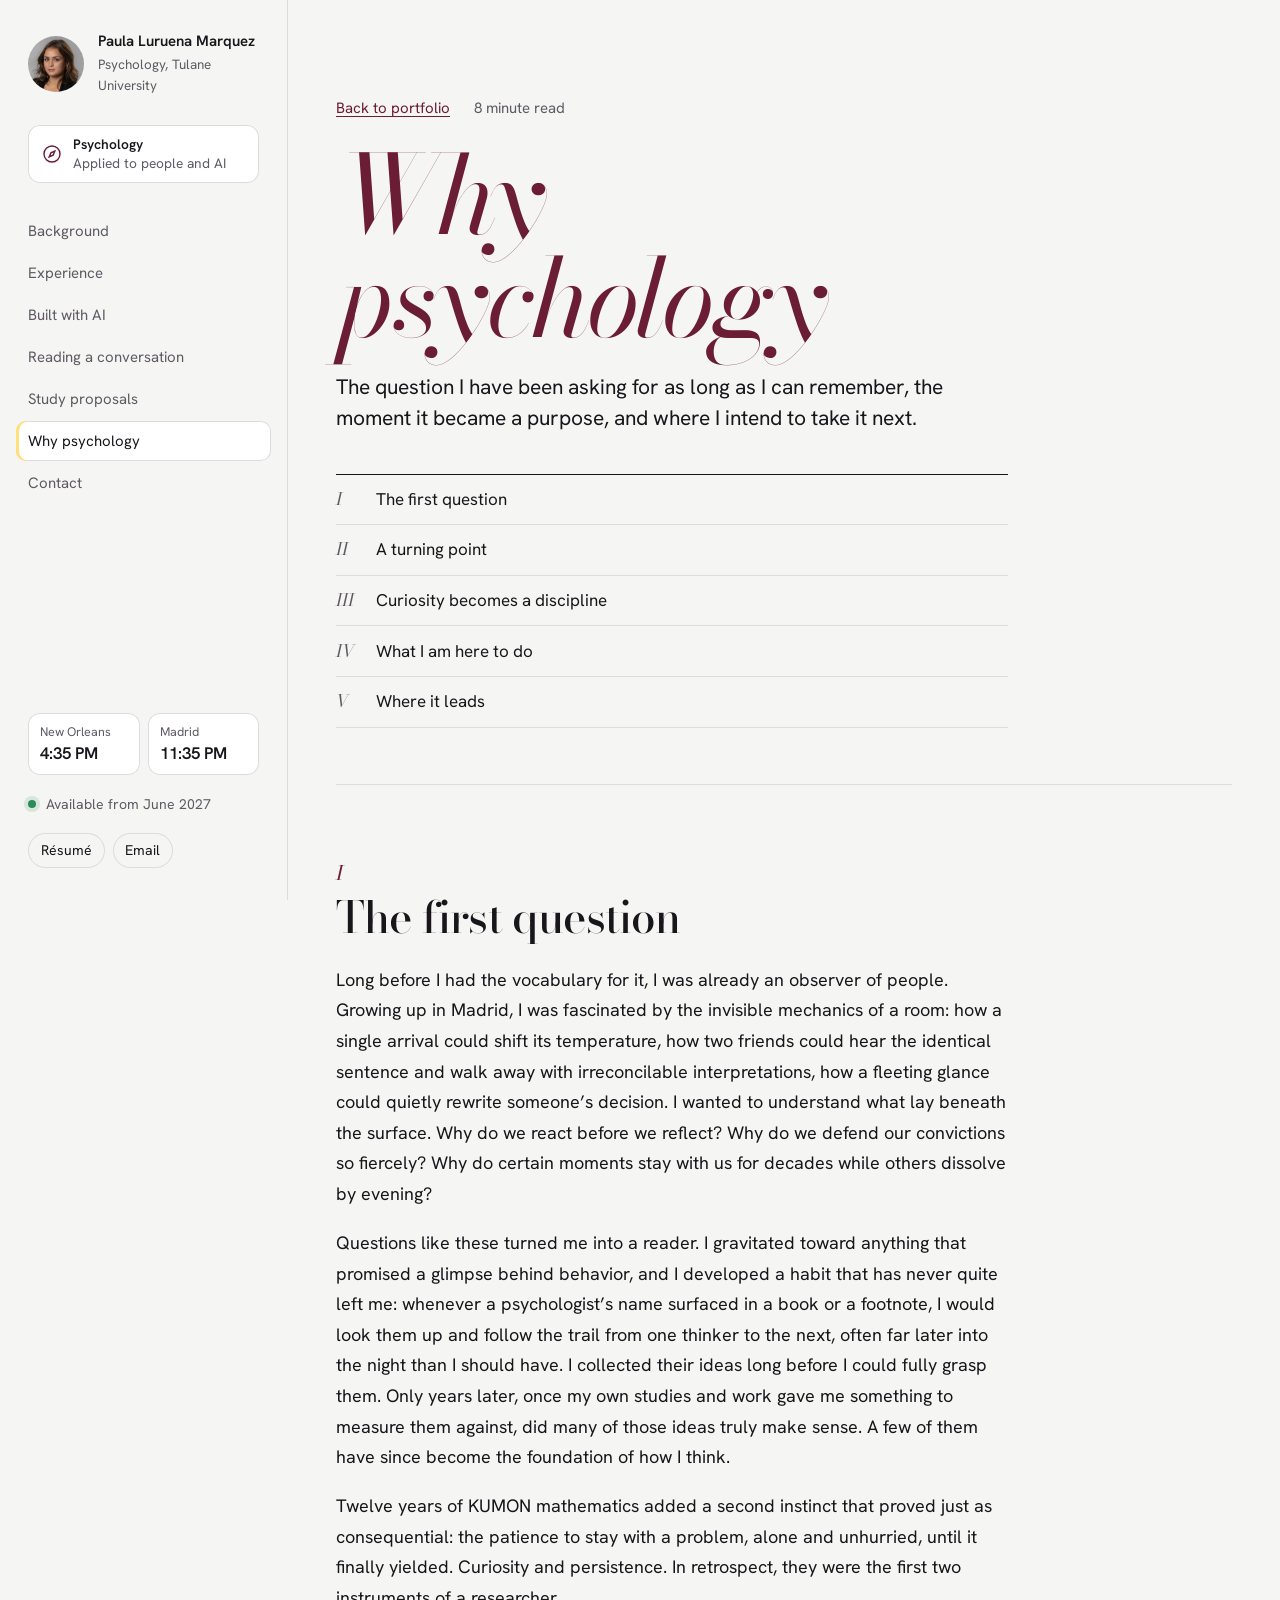
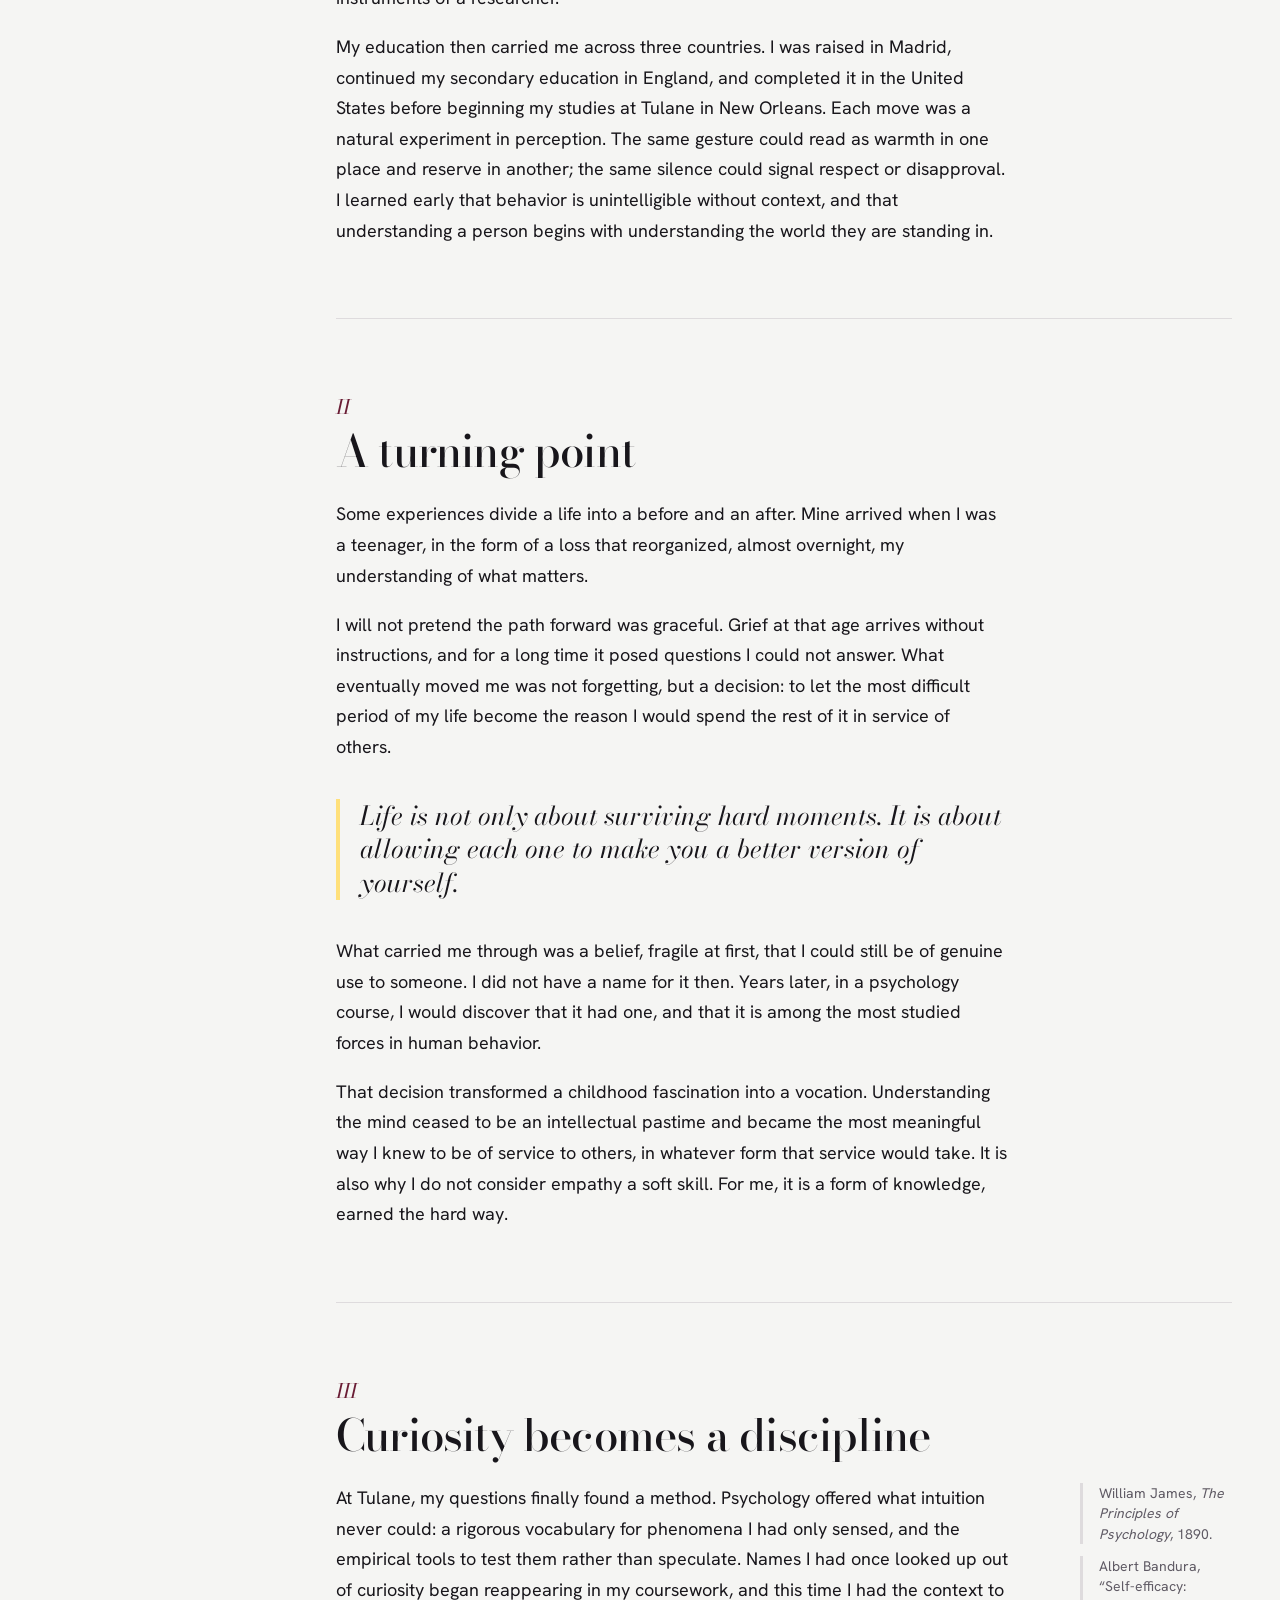
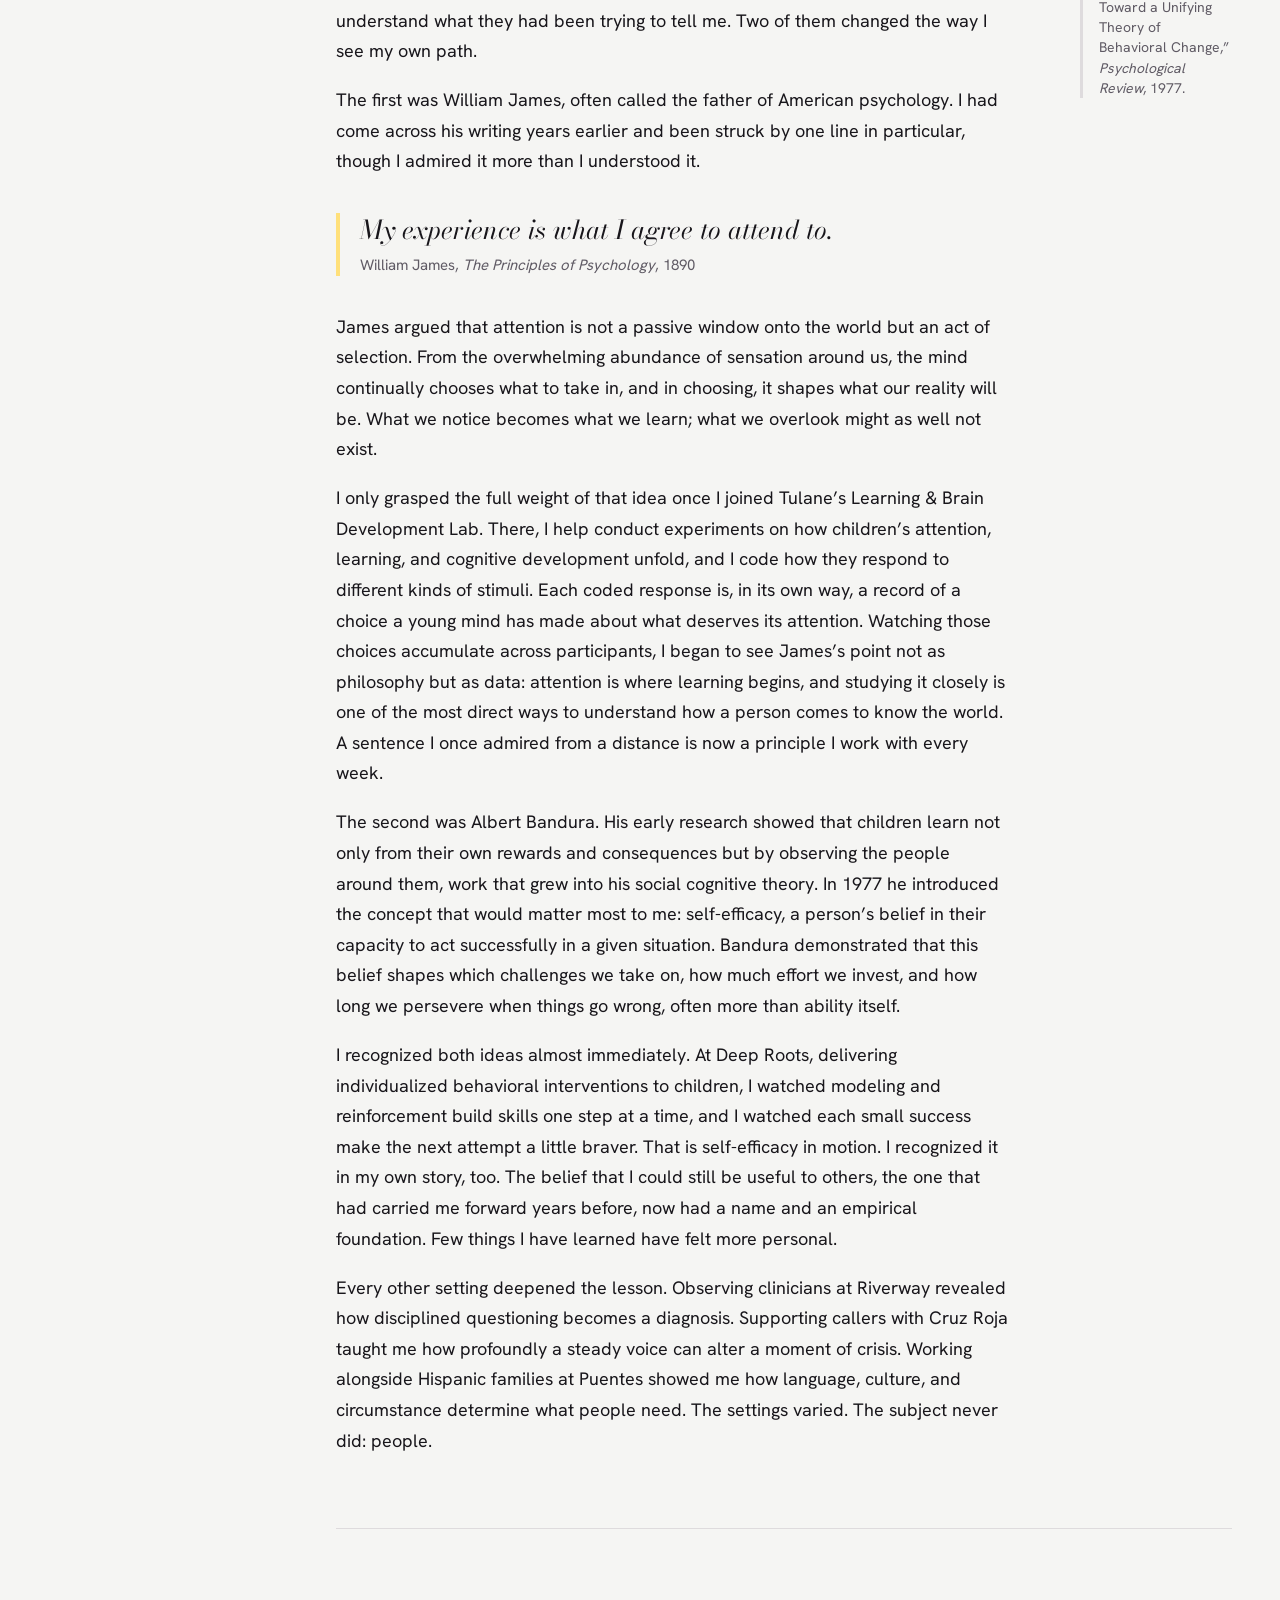
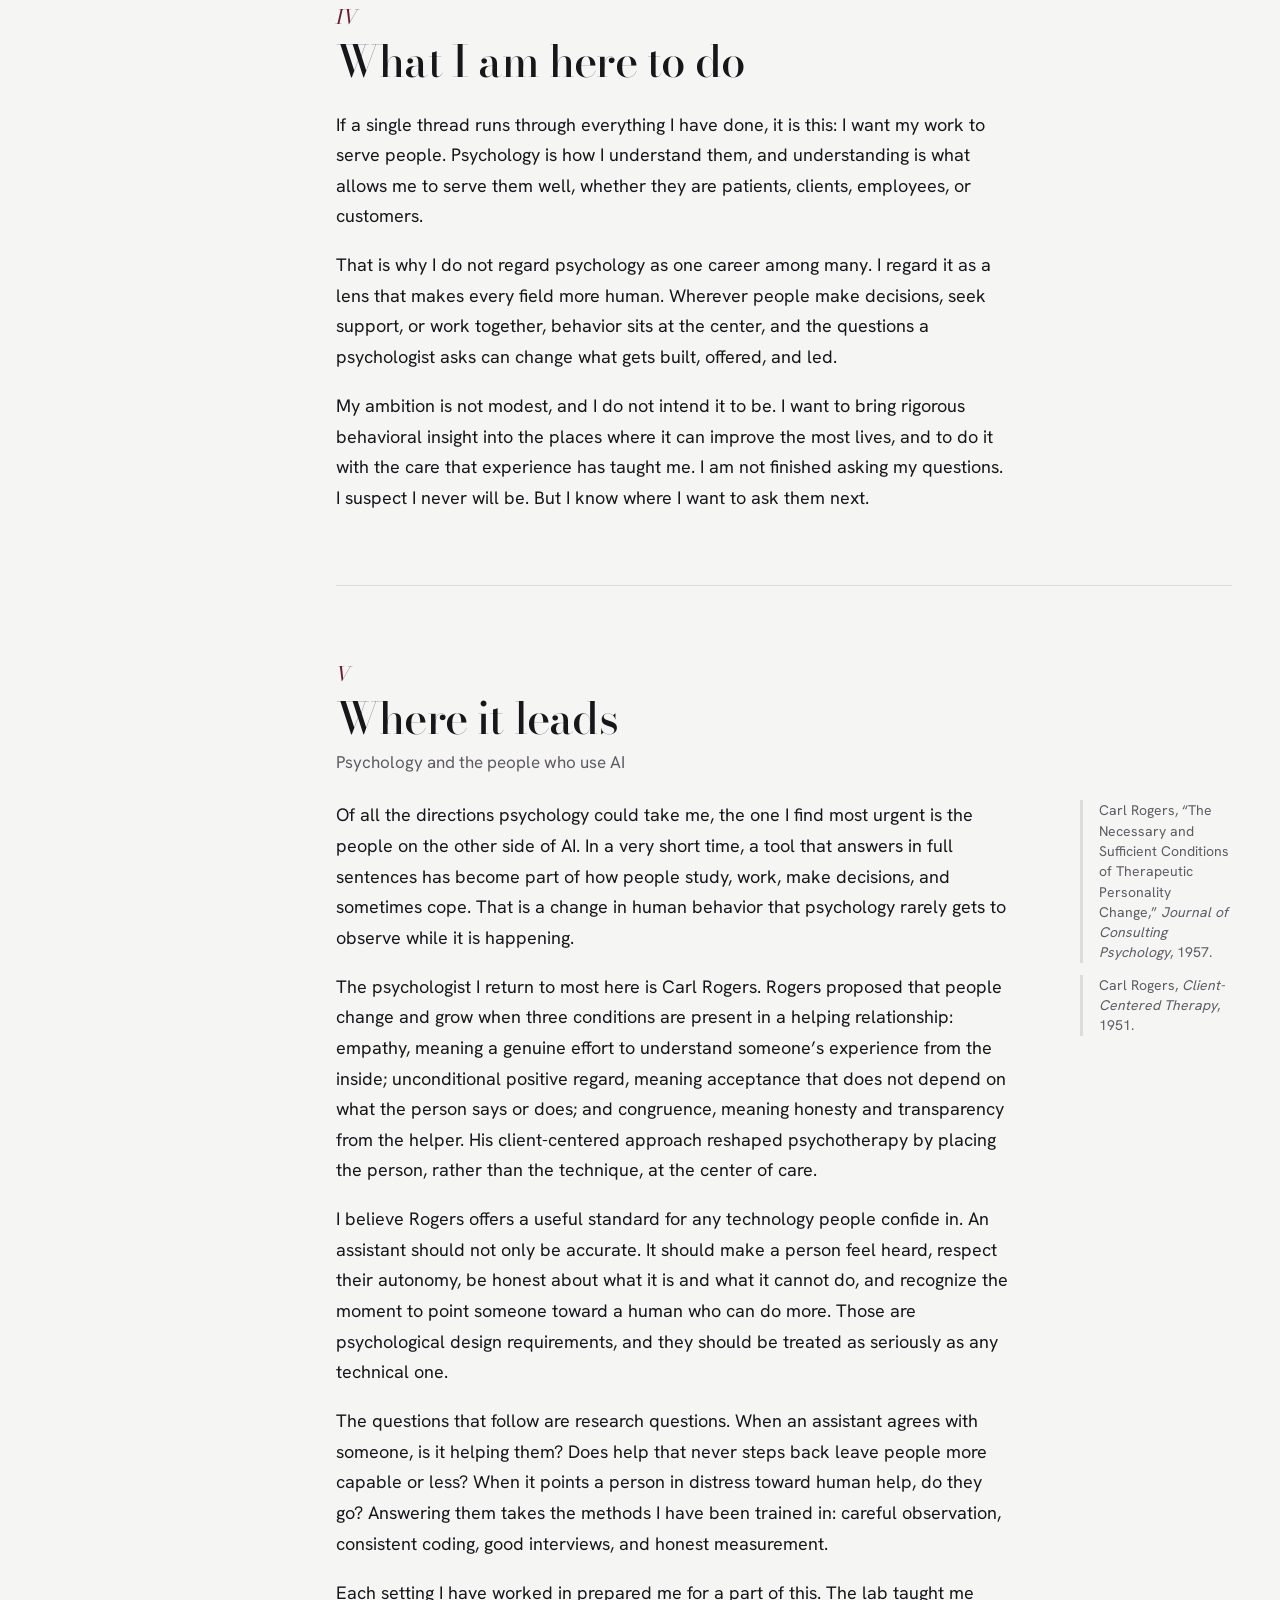
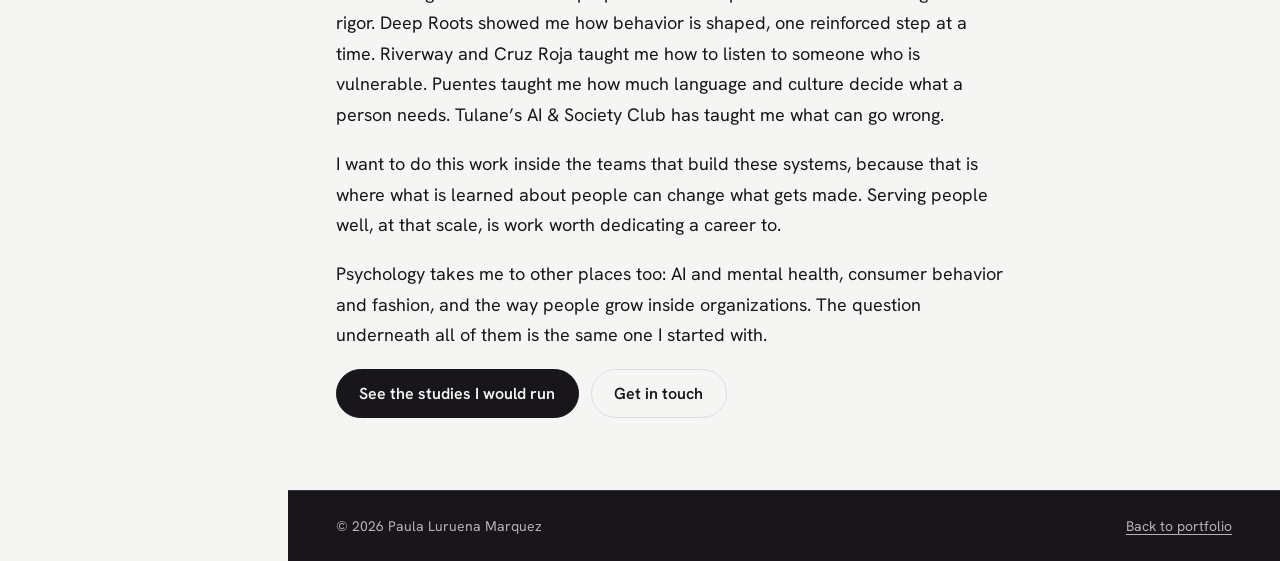
==== commit 53df67ff: "Reorder the page; rebuild Built with AI and the conversation analysis - Order: background, experienc" ====
--- a/story.html
+++ b/story.html
@@ -27,11 +27,11 @@
     <a class="who" href="index.html"><img src="assets/paula-avatar.jpg" width="40" height="40" alt=""><span><span class="who-name">Paula Luruena Marquez</span><span class="who-role">Psychology, Tulane University</span></span></a>
       <p class="track-label"><svg width="20" height="20" viewBox="0 0 20 20" fill="none" stroke="currentColor" stroke-width="1.4" aria-hidden="true"><circle cx="10" cy="10" r="8"/><path d="m12.8 7.2-1.7 3.9-3.9 1.7 1.7-3.9z"/></svg><span><strong>Psychology</strong><span>Applied to people and AI</span></span></p>
     <nav class="top-nav" aria-label="Sections">
+      <a href="index.html#background">Background</a>
+      <a href="index.html#experience">Experience</a>
+      <a href="index.html#built">Built with AI</a>
       <a href="index.html#reading">Reading a conversation</a>
       <a href="index.html#proposals">Study proposals</a>
-      <a href="index.html#built">Built with AI</a>
-      <a href="index.html#experience">Experience</a>
-      <a href="index.html#background">Background</a>
       <a href="story.html" aria-current="page">Why psychology</a>
       <a href="index.html#contact">Contact</a>
     </nav>
--- a/styles.css
+++ b/styles.css
@@ -192,167 +192,268 @@
 .margin-note { font-size: 0.9375rem; line-height: 1.5; color: var(--muted); align-self: start; padding-left: 1rem; border-left: 3px solid var(--hl-handover); }
 .text-link { font-weight: 600; }
 
-/* ---------- Coded conversation ---------- */
-.coder { display: grid; gap: 2.5rem 3.5rem; align-items: start; }
-@media (min-width: 60rem) {
-  .coder { grid-template-columns: minmax(0, 1.4fr) minmax(0, 1fr); }
-  .codebook { position: sticky; top: 5.5rem; }
-}
-.sheet {
-  position: relative; background: var(--sheet); border: 1px solid var(--rule); border-radius: 16px;
-  padding: clamp(1.25rem, 3vw, 2.5rem);
-  box-shadow: 0 24px 50px -34px rgba(24, 22, 27, 0.45);
-  transform: rotate(-0.5deg);
-}
-.sheet::before {
-  content: ""; position: absolute; inset: 0; z-index: -1; background: var(--sheet);
-  border: 1px solid var(--rule); border-radius: 16px; transform: rotate(1.4deg) translate(6px, 5px);
-}
-.sheet-note { font-size: 0.875rem; color: var(--muted); }
-.sheet-context { font-family: var(--display); font-style: italic; font-size: 1.1875rem; line-height: 1.45; margin-top: 0.5rem; padding-bottom: 1.25rem; border-bottom: 1px solid var(--rule); }
-.turns { margin-top: 1.25rem; display: grid; gap: 1.1rem; }
-.turn { display: grid; grid-template-columns: 5.25rem 1fr; gap: 1rem; font-size: 1.125rem; line-height: 1.65; }
-.speaker { font-size: 0.8125rem; font-weight: 700; padding-top: 0.4rem; }
+/* ---------- How I read a conversation: a five-step analysis ---------- */
+.reader { display: grid; gap: 1.25rem 2rem; align-items: start; }
+@media (min-width: 64rem) {
+  .reader { grid-template-columns: minmax(0, 1fr) minmax(0, 1.08fr); }
+  .rd-steps { grid-column: 1 / -1; }
+}
+.rd-steps { display: flex; gap: 4px; padding: 4px; border-radius: 999px; background: var(--mist); justify-self: start; max-width: 100%; overflow-x: auto; scrollbar-width: none; }
+.rd-steps::-webkit-scrollbar { display: none; }
+.rd-steps button { display: inline-flex; align-items: center; gap: 0.5rem; white-space: nowrap; border: 0; background: transparent; padding: 0.55rem 1.05rem; border-radius: 999px; font-size: 0.9375rem; font-weight: 600; color: var(--muted); cursor: pointer; transition: background-color 0.3s var(--ease), color 0.3s var(--ease); }
+.rd-steps button:hover { color: var(--ink); }
+.rd-steps button[aria-selected="true"] { background: var(--ink); color: var(--paper); }
+.rd-steps .step-n { font-size: 0.75rem; font-weight: 700; opacity: 0.6; }
+html:not(.js) .rd-steps, html:not(.js) .rd-next, html:not(.js) #rd-yours { display: none; }
+
+.sheet { position: relative; background: var(--sheet); border: 1px solid var(--rule); border-radius: 16px; padding: clamp(1.25rem, 2.6vw, 2rem); box-shadow: 0 24px 50px -34px rgba(24, 22, 27, 0.45); }
+.sheet::before { content: ""; position: absolute; inset: 0; z-index: -1; background: var(--sheet); border: 1px solid var(--rule); border-radius: 16px; transform: rotate(1.2deg) translate(5px, 5px); }
+.sheet-note { font-size: 0.8125rem; color: var(--muted); }
+.sheet-context { font-family: var(--display); font-style: italic; font-size: 1.125rem; line-height: 1.45; margin-top: 0.4rem; padding-bottom: 1rem; border-bottom: 1px solid var(--rule); }
+.turns { margin-top: 1rem; display: grid; gap: 0.9rem; }
+.turn { display: grid; grid-template-columns: 4.5rem 1fr; gap: 0.9rem; font-size: 1rem; line-height: 1.6; }
+.speaker { font-size: 0.78rem; font-weight: 700; padding-top: 0.4rem; }
 .turn-a { color: var(--muted); }
 .turn-a .speaker { font-weight: 500; }
 @media (max-width: 30rem) { .turn { grid-template-columns: 1fr; gap: 0; } }
 
-.seg {
-  padding: 0.1em 0.12em; margin-inline: -0.12em; border-radius: 0.2em 0.4em 0.25em 0.35em;
-  -webkit-box-decoration-break: clone; box-decoration-break: clone;
-  background: linear-gradient(var(--c, transparent), var(--c, transparent)) no-repeat 0 0 / 0 100%;
-  transition: background-size 0.45s var(--ease);
-}
-.swatch { display: inline-block; width: 0.95rem; height: 0.95rem; border-radius: 3px; flex: none; background: var(--c); }
-[data-code="disclosure"], [data-guess="disclosure"] { --c: var(--hl-disclosure); }
-[data-code="checking"], [data-guess="checking"] { --c: var(--hl-checking); }
-[data-code="person"], [data-guess="person"] { --c: var(--hl-person); }
-[data-code="handover"], [data-guess="handover"] { --c: var(--hl-handover); }
-[data-code="repair"], [data-guess="repair"] { --c: var(--hl-repair); }
-
-/* My coding: every coded sentence is painted, or only the chosen code */
-.coder[data-mode="mine"] .seg:not([data-code=""]) { background-size: 100% 100%; cursor: pointer; }
-.coder[data-mode="mine"][data-active="disclosure"] .seg:not([data-code="disclosure"]),
-.coder[data-mode="mine"][data-active="checking"] .seg:not([data-code="checking"]),
-.coder[data-mode="mine"][data-active="person"] .seg:not([data-code="person"]),
-.coder[data-mode="mine"][data-active="handover"] .seg:not([data-code="handover"]),
-.coder[data-mode="mine"][data-active="repair"] .seg:not([data-code="repair"]) { background-size: 0 100%; }
-
-/* Code it yourself: the visitor's highlights replace mine */
-.coder[data-mode="yours"] .seg {
-  --c: transparent; cursor: pointer;
-  text-decoration: underline dotted var(--muted); text-decoration-thickness: 1px; text-underline-offset: 0.3em;
-}
-.coder[data-mode="yours"] .seg:hover { text-decoration-style: solid; }
-.coder[data-mode="yours"] .seg[data-guess] { background-size: 100% 100%; text-decoration: none; }
-.coder[data-mode="yours"] .seg[data-guess="disclosure"] { --c: var(--hl-disclosure); }
-.coder[data-mode="yours"] .seg[data-guess="checking"] { --c: var(--hl-checking); }
-.coder[data-mode="yours"] .seg[data-guess="person"] { --c: var(--hl-person); }
-.coder[data-mode="yours"] .seg[data-guess="handover"] { --c: var(--hl-handover); }
-.coder[data-mode="yours"] .seg[data-guess="repair"] { --c: var(--hl-repair); }
-.coder[data-mode="yours"] .seg[data-verdict]::after {
-  content: attr(data-verdict); margin-left: 0.4em; padding: 0.1em 0.5em; border-radius: 999px;
-  font-size: 0.75rem; font-weight: 700; white-space: nowrap; vertical-align: 0.15em;
-  background: var(--ink); color: var(--paper);
-}
-.coder[data-mode="yours"] .seg.differ[data-verdict]::after { background: var(--accent); }
-
-.mode { display: inline-flex; padding: 4px; border-radius: 999px; background: var(--mist); margin-bottom: 1.25rem; }
-.mode button { border: 0; background: transparent; padding: 0.55rem 1.1rem; border-radius: 999px; font-size: 0.9375rem; font-weight: 600; cursor: pointer; color: var(--muted); transition: background-color 0.2s, color 0.2s; }
-.mode button[aria-pressed="true"] { background: var(--ink); color: var(--paper); }
-.pane-hint { color: var(--muted); font-size: 0.9375rem; margin-bottom: 1rem; }
-.coder[data-mode="mine"] .pane-yours, .coder[data-mode="yours"] .pane-mine { display: none; }
-
-.codes { display: flex; flex-wrap: wrap; gap: 0.5rem; }
-.code {
-  display: inline-flex; align-items: center; gap: 0.5rem; font-size: 0.9375rem; line-height: 1.2; padding: 0.55rem 0.85rem;
-  background: var(--sheet); border: 1.5px solid var(--rule); border-radius: 999px; cursor: pointer;
-  transition: border-color 0.2s, transform 0.2s var(--ease);
-}
-.code:hover { border-color: var(--ink); transform: translateY(-2px); }
-.code[aria-pressed="true"] { border-color: var(--ink); background: var(--ink); color: var(--paper); }
-
-.code-notes { margin-top: 1.5rem; border-top: 1.5px solid var(--ink); }
-.code-note { padding-block: 1.1rem; font-size: 1rem; line-height: 1.5; }
-.code-note h4 { display: flex; align-items: center; gap: 0.5rem; font-size: 1rem; font-weight: 700; margin-bottom: 0.35rem; }
-.code-note .ask { margin-top: 0.8rem; font-family: var(--display); font-style: italic; font-size: 1.3125rem; line-height: 1.35; }
-.code-note .ask strong { display: block; font-family: var(--text); font-style: normal; font-size: 0.8125rem; font-weight: 700; color: var(--muted); margin-bottom: 0.2rem; }
-.js .code-note { display: none; }
-.js .coder[data-active="all"] .code-note[data-note="all"],
-.js .coder[data-active="disclosure"] .code-note[data-note="disclosure"],
-.js .coder[data-active="checking"] .code-note[data-note="checking"],
-.js .coder[data-active="person"] .code-note[data-note="person"],
-.js .coder[data-active="handover"] .code-note[data-note="handover"],
-.js .coder[data-active="repair"] .code-note[data-note="repair"] { display: block; animation: rise 0.35s var(--ease); }
+.seg { --c: transparent; padding: 0.1em 0.12em; margin-inline: -0.12em; border-radius: 0.2em 0.4em 0.25em 0.35em; -webkit-box-decoration-break: clone; box-decoration-break: clone; background: linear-gradient(var(--c), var(--c)) no-repeat 0 0 / 0 100%; transition: background-size 0.45s var(--ease); }
+.swatch { display: inline-block; width: 0.9rem; height: 0.9rem; border-radius: 3px; flex: none; }
+.swatch[data-code="disclosure"] { background: var(--hl-disclosure); }
+.swatch[data-code="checking"] { background: var(--hl-checking); }
+.swatch[data-code="person"] { background: var(--hl-person); }
+.swatch[data-code="handover"] { background: var(--hl-handover); }
+.swatch[data-code="repair"] { background: var(--hl-repair); }
+.swatch-eraser { background: transparent; border: 1.5px dashed var(--muted); }
+.seg[data-code="disclosure"] { --mine: var(--hl-disclosure); }
+.seg[data-code="checking"] { --mine: var(--hl-checking); }
+.seg[data-code="person"] { --mine: var(--hl-person); }
+.seg[data-code="handover"] { --mine: var(--hl-handover); }
+.seg[data-code="repair"] { --mine: var(--hl-repair); }
+
+/* Step 2: every coded sentence, or only the chosen code */
+.reader[data-step="code"] .seg:not([data-code=""]) { --c: var(--mine); background-size: 100% 100%; cursor: pointer; }
+.reader[data-step="code"][data-active="disclosure"] .seg:not([data-code="disclosure"]),
+.reader[data-step="code"][data-active="checking"] .seg:not([data-code="checking"]),
+.reader[data-step="code"][data-active="person"] .seg:not([data-code="person"]),
+.reader[data-step="code"][data-active="handover"] .seg:not([data-code="handover"]),
+.reader[data-step="code"][data-active="repair"] .seg:not([data-code="repair"]) { background-size: 0 100%; }
+/* Steps 3 and 4: only the evidence for the chosen finding */
+.reader[data-step="interpret"][data-finding="1"] .seg[data-f="1"], .reader[data-step="sowhat"][data-finding="1"] .seg[data-f="1"],
+.reader[data-step="interpret"][data-finding="2"] .seg[data-f="2"], .reader[data-step="sowhat"][data-finding="2"] .seg[data-f="2"],
+.reader[data-step="interpret"][data-finding="3"] .seg[data-f="3"], .reader[data-step="sowhat"][data-finding="3"] .seg[data-f="3"] { --c: var(--mine, var(--mist)); background-size: 100% 100%; }
+/* Step 5: the visitor's own highlights */
+.reader[data-step="yours"] .seg { cursor: pointer; text-decoration: underline dotted var(--muted); text-decoration-thickness: 1px; text-underline-offset: 0.3em; }
+.reader[data-step="yours"] .seg:hover { text-decoration-style: solid; }
+.reader[data-step="yours"] .seg[data-guess] { background-size: 100% 100%; text-decoration: none; }
+.reader[data-step="yours"] .seg[data-guess="disclosure"] { --c: var(--hl-disclosure); }
+.reader[data-step="yours"] .seg[data-guess="checking"] { --c: var(--hl-checking); }
+.reader[data-step="yours"] .seg[data-guess="person"] { --c: var(--hl-person); }
+.reader[data-step="yours"] .seg[data-guess="handover"] { --c: var(--hl-handover); }
+.reader[data-step="yours"] .seg[data-guess="repair"] { --c: var(--hl-repair); }
+.reader[data-step="yours"] .seg[data-verdict]::after { content: attr(data-verdict); margin-left: 0.4em; padding: 0.1em 0.5em; border-radius: 999px; font-size: 0.72rem; font-weight: 700; white-space: nowrap; vertical-align: 0.15em; background: var(--ink); color: var(--paper); }
+.reader[data-step="yours"] .seg.differ[data-verdict]::after { background: var(--accent); }
+
+.rd-panes { display: grid; background: var(--sheet); border: 1px solid var(--rule); border-radius: 20px; box-shadow: 0 24px 50px -38px rgba(24, 22, 27, 0.4); }
+.rd-pane { grid-area: 1 / 1; padding: clamp(1.25rem, 2.6vw, 2rem); font-size: 1rem; line-height: 1.6; display: flex; flex-direction: column; }
+.js .rd-pane { visibility: hidden; opacity: 0; transform: translateY(8px); transition: opacity 0.4s var(--ease), transform 0.4s var(--ease), visibility 0s linear 0.4s; }
+.js .rd-pane.is-on { visibility: visible; opacity: 1; transform: none; transition-delay: 0s; }
+html:not(.js) .rd-pane { grid-area: auto; }
+/* On smaller screens the step's notes come first and the conversation follows,
+   except on the first read, where the conversation leads. */
+@media (max-width: 63.99rem) {
+  .js .rd-pane:not(.is-on) { display: none; }
+  .rd-panes { order: 1; }
+  .sheet { order: 2; }
+  .reader[data-step="read"] .sheet { order: 1; }
+  .reader[data-step="read"] .rd-panes { order: 2; }
+  .rd-steps { position: sticky; top: 4.25rem; z-index: 5; box-shadow: 0 6px 16px -10px rgba(24, 22, 27, 0.4); }
+}
+.rd-pane h3 { font-size: clamp(1.5rem, 2.2vw, 1.9rem); line-height: 1.1; letter-spacing: -0.015em; margin-bottom: 0.75rem; }
+.rd-pane > p + p { margin-top: 0.75rem; }
+.rd-hint { color: var(--muted); font-size: 0.9375rem; margin-bottom: 1rem; }
+.rd-next { margin-top: auto; padding-top: 1.25rem; }
+.rd-next .button, .rd-actions .button { padding: 0.65rem 1.1rem; font-size: 0.9375rem; }
+.notes { margin: 1rem 0; display: grid; gap: 0.6rem; }
+.notes li { font-family: var(--display); font-style: italic; font-size: 1.25rem; line-height: 1.3; padding-left: 1rem; border-left: 3px solid var(--hl-handover); }
+.notes li:nth-child(2) { border-color: var(--hl-checking); }
+.notes li:nth-child(3) { border-color: var(--hl-repair); }
+
+.codes, .pens { display: flex; flex-wrap: wrap; gap: 0.45rem; }
+.code, .pen { display: inline-flex; align-items: center; gap: 0.5rem; font-size: 0.9rem; line-height: 1.2; padding: 0.5rem 0.8rem; background: var(--sheet); border: 1.5px solid var(--rule); border-radius: 999px; cursor: pointer; transition: border-color 0.2s, background-color 0.2s, color 0.2s, transform 0.2s var(--ease); }
+.code:hover, .pen:hover { border-color: var(--ink); transform: translateY(-1px); }
+.code[aria-pressed="true"], .pen[aria-checked="true"] { border-color: var(--ink); background: var(--ink); color: var(--paper); }
+.entries { margin-top: 1.1rem; padding-top: 1.1rem; border-top: 1px solid var(--rule); display: grid; }
+.entry { grid-area: 1 / 1; }
+.js .entry { visibility: hidden; opacity: 0; transition: opacity 0.3s var(--ease), visibility 0s linear 0.3s; }
+.js .reader[data-active="all"] .entry[data-entry="all"],
+.js .reader[data-active="disclosure"] .entry[data-entry="disclosure"],
+.js .reader[data-active="checking"] .entry[data-entry="checking"],
+.js .reader[data-active="person"] .entry[data-entry="person"],
+.js .reader[data-active="handover"] .entry[data-entry="handover"],
+.js .reader[data-active="repair"] .entry[data-entry="repair"] { visibility: visible; opacity: 1; transition-delay: 0s; }
+html:not(.js) .entry { grid-area: auto; margin-bottom: 1rem; }
+.entry h4 { display: flex; align-items: center; gap: 0.5rem; font-size: 1rem; font-weight: 700; margin-bottom: 0.35rem; }
+.rules { display: grid; gap: 0.5rem; padding-left: 1.1rem; list-style: disc; }
+.rules li::marker { color: var(--muted); }
+.criteria { margin-top: 0.75rem; display: grid; grid-template-columns: 1fr 1fr; gap: 0.75rem; }
+.criteria > div { padding: 0.7rem 0.85rem; border-radius: 12px; background: var(--paper); font-size: 0.9rem; line-height: 1.45; }
+.criteria dt { font-size: 0.78rem; font-weight: 700; color: var(--accent); margin-bottom: 0.15rem; }
+.ask { margin-top: 0.85rem; font-family: var(--display); font-style: italic; font-size: 1.1875rem; line-height: 1.35; }
+.ask b { display: block; font-family: var(--text); font-style: normal; font-size: 0.78rem; font-weight: 700; color: var(--muted); margin-bottom: 0.15rem; }
+
+.findings, .sos { display: grid; gap: 0.5rem; }
+.finding, .so { display: grid; text-align: left; padding: 0.9rem 1.05rem; background: transparent; border: 1px solid var(--rule); border-radius: 14px; cursor: pointer; transition: background-color 0.35s var(--ease), border-color 0.35s var(--ease), box-shadow 0.35s var(--ease); }
+.finding:hover, .so:hover { border-color: var(--ink); }
+.finding[aria-pressed="true"], .so[aria-pressed="true"] { background: var(--paper); border-color: transparent; box-shadow: inset 3px 0 0 var(--accent); }
+.finding-title, .so-title { font-family: var(--display); font-weight: 500; font-size: 1.25rem; line-height: 1.2; letter-spacing: -0.01em; }
+.finding, .so { grid-template-rows: auto 0fr; transition-property: background-color, border-color, box-shadow, grid-template-rows; }
+.finding[aria-pressed="true"], .so[aria-pressed="true"] { grid-template-rows: auto 1fr; }
+.finding-body, .so-body { overflow: hidden; min-height: 0; font-size: 0.9375rem; line-height: 1.55; color: var(--ink); }
+.finding[aria-pressed="true"] .finding-body, .so[aria-pressed="true"] .so-body { padding-top: 0.5rem; }
+.finding-ev, .finding-why { display: block; margin-top: 0.6rem; }
+.finding-ev b, .finding-why b, .so-col b { display: block; font-size: 0.78rem; font-weight: 700; color: var(--accent); }
+html:not(.js) .finding, html:not(.js) .so { grid-template-rows: auto 1fr; }
+.so-body { display: grid; grid-template-columns: 1fr 1fr; gap: 0 1.25rem; }
+.so-col { font-size: 0.9375rem; line-height: 1.5; }
+@media (max-width: 34rem) { .so-body { grid-template-columns: 1fr; gap: 0.6rem; } .criteria { grid-template-columns: 1fr; } }
+
+.rd-actions { display: flex; flex-wrap: wrap; align-items: center; gap: 0.6rem; margin-top: 1.1rem; }
+.rd-count { font-size: 0.875rem; color: var(--muted); }
+.rd-result { margin-top: 1.1rem; padding-top: 1rem; border-top: 1.5px solid var(--ink); animation: rise 0.4s var(--ease); }
 @keyframes rise { from { opacity: 0; transform: translateY(6px); } }
-html:not(.js) .codes, html:not(.js) .mode, html:not(.js) .pane-yours, html:not(.js) .pane-hint { display: none; }
-
-.pens { display: grid; gap: 0.4rem; }
-.pen {
-  display: grid; grid-template-columns: auto 1fr; gap: 0.75rem; align-items: start; text-align: left;
-  padding: 0.6rem 0.8rem; background: var(--sheet); border: 1.5px solid var(--rule); border-radius: 12px; cursor: pointer;
-  font-size: 0.875rem; line-height: 1.4; color: var(--muted); transition: border-color 0.2s, transform 0.2s var(--ease);
-}
-.pen .swatch { margin-top: 0.2rem; }
-.pen b { display: block; color: var(--ink); font-size: 0.9375rem; }
-.pen:hover { border-color: var(--ink); }
-.pen[aria-checked="true"] { border-color: var(--ink); box-shadow: inset 4px 0 0 var(--ink); transform: translateX(4px); }
-.swatch-eraser { background: transparent; border: 1.5px dashed var(--muted); }
-.pane-actions { margin-top: 1.25rem; }
-.pane-actions .button { padding: 0.7rem 1.15rem; font-size: 0.9375rem; }
-.result { margin-top: 1.5rem; padding-top: 1.1rem; border-top: 1.5px solid var(--ink); animation: rise 0.35s var(--ease); }
-.result-score { font-family: var(--display); font-size: 1.75rem; line-height: 1.15; }
-.result-text { margin-top: 0.5rem; font-size: 0.9375rem; color: var(--muted); }
-
-.after-coder { margin-top: clamp(2.5rem, 5vw, 3.5rem); }
-
-/* ---------- Study proposals ---------- */
-.brief-tabs { display: flex; flex-wrap: wrap; gap: 0.5rem; margin-bottom: 1.5rem; }
-html:not(.js) .brief-tabs { display: none; }
-html:not(.js) .brief[hidden] { display: block !important; }
-html:not(.js) .brief + .brief { margin-top: 1.5rem; }
+.rd-score { font-family: var(--display); font-size: 1.625rem; line-height: 1.15; }
+.rd-score-note { margin-top: 0.4rem; font-size: 0.9rem; color: var(--muted); }
+.rd-why { margin-top: 0.9rem; display: grid; gap: 0.45rem; max-height: 15rem; overflow-y: auto; padding-right: 0.5rem; font-size: 0.9rem; line-height: 1.45; }
+.rd-why li { display: grid; grid-template-columns: 5.25rem 1fr; gap: 0.75rem; padding-top: 0.45rem; border-top: 1px solid var(--rule); }
+.rd-why li b { font-size: 0.78rem; font-weight: 700; padding-top: 0.1rem; }
+.rd-why li.differ b { color: var(--accent); }
+
+/* ---------- Study proposals: one compact viewer ---------- */
+.briefs { display: grid; gap: 1.25rem; align-items: start; }
+.brief-tabs { display: grid; gap: 0.5rem; }
 .brief-tabs button {
-  font-family: var(--display); font-style: italic; font-size: 1.1875rem; line-height: 1.2; text-align: left;
-  padding: 0.75rem 1.25rem; background: transparent; border: 1.5px solid var(--rule); border-radius: 999px; cursor: pointer;
-  transition: border-color 0.2s, background-color 0.2s, color 0.2s, transform 0.2s var(--ease);
-}
-.brief-tabs button:hover { border-color: var(--ink); transform: translateY(-2px); }
-.brief-tabs button[aria-selected="true"] { background: var(--ink); border-color: var(--ink); color: var(--paper); }
-.brief { background: var(--sheet); border: 1px solid var(--rule); border-radius: 20px; padding: clamp(1.5rem, 4vw, 3.25rem); box-shadow: 0 24px 50px -38px rgba(24, 22, 27, 0.4); }
-.js .brief:not([hidden]) { animation: rise 0.4s var(--ease); }
-.brief h3 { font-size: clamp(1.75rem, 3vw, 2.5rem); line-height: 1.1; letter-spacing: -0.015em; }
-.brief-question { font-family: var(--display); font-style: italic; font-size: 1.375rem; line-height: 1.4; max-width: 44rem; margin-top: 0.75rem; color: var(--accent); }
-.brief-angle { margin-top: 1.5rem; max-width: 46rem; padding: 1rem 1.25rem; border-radius: 12px; background: var(--blush); }
-.brief-angle b { display: block; font-size: 0.8125rem; font-weight: 700; color: var(--accent); margin-bottom: 0.25rem; }
-.brief-grid { margin-top: 2rem; border-top: 1.5px solid var(--ink); }
-.hyp { list-style: none; padding: 0; display: grid; gap: 0.75rem; counter-reset: h; }
+  display: grid; gap: 0.2rem; text-align: left; padding: 1rem 1.15rem; cursor: pointer;
+  background: transparent; border: 1px solid var(--rule); border-radius: 16px;
+  transition: background-color 0.35s var(--ease), border-color 0.35s var(--ease), box-shadow 0.35s var(--ease), transform 0.35s var(--ease);
+}
+.brief-tabs strong { font-family: var(--display); font-weight: 500; font-size: 1.375rem; line-height: 1.15; letter-spacing: -0.01em; }
+.brief-tabs span { font-size: 0.9rem; line-height: 1.4; color: var(--muted); }
+.brief-tabs button:hover { border-color: var(--ink); }
+.brief-tabs button[aria-selected="true"] { background: var(--sheet); border-color: transparent; box-shadow: inset 3px 0 0 var(--accent), 0 14px 30px -22px rgba(24, 22, 27, 0.5); }
+
+/* The three studies, and the four parts of each, are stacked in one grid cell.
+   The viewer takes the height of the tallest one, so nothing jumps when you switch. */
+.brief-stack, .panes { display: grid; }
+.brief-stack { background: var(--sheet); border: 1px solid var(--rule); border-radius: 20px; box-shadow: 0 24px 50px -38px rgba(24, 22, 27, 0.4); overflow: hidden; }
+.brief { grid-area: 1 / 1; padding: clamp(1.4rem, 3vw, 2.5rem); display: grid; grid-template-rows: auto auto auto 1fr auto; font-size: 1rem; line-height: 1.6; }
+.pane { grid-area: 1 / 1; }
+.js .brief, .js .pane { visibility: hidden; opacity: 0; transform: translateY(8px); transition: opacity 0.4s var(--ease), transform 0.4s var(--ease), visibility 0s linear 0.4s; }
+.js .brief.is-on, .js .pane.is-on { visibility: visible; opacity: 1; transform: none; transition-delay: 0s; }
+html:not(.js) .brief-stack { gap: 0; }
+html:not(.js) .brief, html:not(.js) .pane { grid-area: auto; }
+html:not(.js) .brief-tabs, html:not(.js) .steps { display: none; }
+
+.brief h3 { font-size: clamp(1.75rem, 2.8vw, 2.4rem); line-height: 1.05; letter-spacing: -0.02em; }
+.brief-question { font-family: var(--display); font-style: italic; font-size: clamp(1.1rem, 1.5vw, 1.25rem); line-height: 1.4; color: var(--accent); margin-top: 0.6rem; max-width: 44rem; }
+.steps { display: inline-flex; flex-wrap: wrap; gap: 4px; justify-self: start; padding: 4px; margin-top: 1.25rem; border-radius: 999px; background: var(--mist); }
+.steps button { border: 0; background: transparent; padding: 0.5rem 1rem; border-radius: 999px; font-size: 0.9rem; font-weight: 600; color: var(--muted); cursor: pointer; transition: background-color 0.3s var(--ease), color 0.3s var(--ease); }
+.steps button:hover { color: var(--ink); }
+.steps button[aria-selected="true"] { background: var(--ink); color: var(--paper); }
+.panes { margin-top: 1.25rem; padding-top: 1.25rem; border-top: 1px solid var(--rule); align-items: start; }
+.pane { max-width: 48rem; }
+.pane h4 { font-size: 0.8125rem; font-weight: 700; color: var(--accent); margin-bottom: 0.3rem; }
+.pane p + h4 { margin-top: 1.1rem; }
+.brief-angle { padding: 0.9rem 1.1rem; border-radius: 12px; background: var(--blush); margin-bottom: 1.1rem; }
+.brief-angle b { display: block; font-size: 0.8125rem; font-weight: 700; color: var(--accent); margin-bottom: 0.2rem; }
+.hyp { list-style: none; padding: 0; display: grid; gap: 0.9rem; counter-reset: h; }
 .hyp li { counter-increment: h; padding-left: 2.25rem; position: relative; }
 .hyp li::before { content: "H" counter(h); position: absolute; left: 0; top: 0.15em; font-size: 0.8125rem; font-weight: 700; color: var(--accent); }
-.hyp b { font-weight: 700; }
-.brief-grid > div { display: grid; gap: 0.25rem 2rem; padding-block: 1rem; border-bottom: 1px solid var(--rule); }
-@media (min-width: 46rem) { .brief-grid > div { grid-template-columns: 12rem minmax(0, 40rem); } }
-.brief-grid dt { font-weight: 700; }
-.brief-sources, .brief-from { font-size: 0.9375rem; line-height: 1.5; color: var(--muted); max-width: 52rem; margin-top: 1.25rem; }
-.brief-from { color: var(--ink); }
+.brief-sources { font-size: 0.8125rem; line-height: 1.5; color: var(--muted); margin-top: 1.25rem; padding-top: 1rem; border-top: 1px solid var(--rule); max-width: none; }
+
+@media (min-width: 62rem) {
+  .briefs { grid-template-columns: 17rem minmax(0, 1fr); gap: 1.5rem; }
+  .brief-tabs { position: sticky; top: 2rem; }
+}
+@media (max-width: 61.99rem) {
+  .brief-tabs { grid-auto-flow: column; grid-auto-columns: minmax(13.5rem, 1fr); overflow-x: auto; scrollbar-width: none; padding-bottom: 2px; }
+  .brief-tabs::-webkit-scrollbar { display: none; }
+}
 
 /* ---------- Built with AI ---------- */
-.works { border-top: 1.5px solid var(--ink); }
-.works li { padding-block: 1.6rem; border-bottom: 1px solid var(--rule); display: grid; gap: 0.4rem 3rem; transition: padding-left 0.3s var(--ease); }
-.works li:hover { padding-left: 0.75rem; }
-@media (min-width: 46rem) {
-  .works li { grid-template-columns: 17rem minmax(0, 40rem); }
-  .works li > h3, .works li > .work-kind { grid-column: 1; }
-  .works li > p:not(.work-kind) { grid-column: 2; }
-  .works li > h3 { grid-row: 1; }
-  .works li > .work-kind { grid-row: 2 / span 2; }
-  .works li > p:nth-of-type(2) { grid-row: 1 / span 2; }
-}
-.works h3 { font-size: 1.625rem; line-height: 1.15; justify-self: start; background: linear-gradient(var(--hl-person), var(--hl-person)) no-repeat 0 85% / 0 0.4em; transition: background-size 0.4s var(--ease); }
-.works li:nth-child(2) h3 { background-image: linear-gradient(var(--hl-checking), var(--hl-checking)); }
-.works li:nth-child(3) h3 { background-image: linear-gradient(var(--hl-repair), var(--hl-repair)); }
-.works li:nth-child(4) h3 { background-image: linear-gradient(var(--hl-disclosure), var(--hl-disclosure)); }
-.works li:hover h3 { background-size: 100% 0.4em; }
-.work-kind { font-size: 0.9375rem; color: var(--muted); }
+.case { display: grid; gap: 2.5rem 3.5rem; align-items: start; padding-top: 2rem; border-top: 1.5px solid var(--ink); }
+@media (min-width: 64rem) { .case { grid-template-columns: minmax(0, 1fr) 21.5rem; } .case-demo { position: sticky; top: 2rem; } }
+.case-kind { font-size: 0.875rem; color: var(--muted); }
+.case h3 { font-size: clamp(2.4rem, 4.4vw, 3.6rem); line-height: 1; letter-spacing: -0.025em; margin-top: 0.3rem; }
+.case-tag { font-family: var(--display); font-style: italic; font-size: 1.375rem; line-height: 1.3; color: var(--accent); margin: 0.6rem 0 1rem; }
+.case-copy > p { max-width: 40rem; }
+.case-copy h4 { font-family: var(--display); font-weight: 500; font-size: 1.5rem; line-height: 1.15; letter-spacing: -0.01em; margin: 2rem 0 0.75rem; }
+.pipeline { counter-reset: step; display: grid; gap: 0; border-top: 1px solid var(--rule); max-width: 40rem; }
+.pipeline li { counter-increment: step; display: grid; grid-template-columns: 1.75rem 4.5rem 1fr; gap: 0.75rem; padding: 0.7rem 0; border-bottom: 1px solid var(--rule); font-size: 0.9688rem; line-height: 1.5; }
+.pipeline li::before { content: counter(step); font-size: 0.78rem; font-weight: 700; color: var(--accent); padding-top: 0.15rem; }
+.pipeline b { font-weight: 700; }
+.guards { display: grid; gap: 0.6rem; margin-top: 1rem; max-width: 40rem; }
+.guards li { padding: 0.8rem 1rem; border-radius: 12px; background: var(--sheet); box-shadow: inset 0 0 0 1px var(--rule); font-size: 0.9688rem; line-height: 1.5; }
+.guards b { font-weight: 700; }
+.case-stack { margin-top: 1.25rem; font-size: 0.9375rem; color: var(--muted); }
+.case-demo-note { margin-top: 0.9rem; font-size: 0.8125rem; line-height: 1.45; color: var(--muted); text-align: center; max-width: 20rem; margin-inline: auto; }
+
+/* The phone preview keeps the app's own stone-and-emerald look */
+.phone { --em: #059669; width: min(100%, 21.5rem); margin-inline: auto; border: 9px solid var(--ink); border-radius: 40px; background: #f5f5f4; color: #1c1917; overflow: hidden; box-shadow: 0 34px 60px -34px rgba(24, 22, 27, 0.6); font-size: 0.875rem; line-height: 1.4; }
+.sp-bar { display: flex; align-items: baseline; justify-content: space-between; gap: 0.75rem; padding: 1rem 1.1rem 0.6rem; }
+.sp-bar strong { font-size: 1.05rem; font-weight: 800; letter-spacing: -0.01em; }
+.sp-rest { font-size: 0.78rem; color: #78716c; }
+.sp-tabs { display: grid; grid-template-columns: repeat(3, 1fr); gap: 4px; margin: 0 0.9rem; padding: 4px; border-radius: 14px; background: #e7e5e4; }
+.sp-tabs button { border: 0; background: transparent; padding: 0.45rem 0; border-radius: 10px; font-size: 0.8125rem; font-weight: 700; color: #78716c; cursor: pointer; transition: background-color 0.25s, color 0.25s; }
+.sp-tabs button[aria-selected="true"] { background: #fff; color: #1c1917; box-shadow: 0 1px 2px rgba(0, 0, 0, 0.12); }
+.sp-screens { display: grid; height: 29.5rem; }
+.sp-screen { grid-area: 1 / 1; overflow-y: auto; padding: 0.9rem; scrollbar-width: thin; }
+.js .sp-screen { visibility: hidden; opacity: 0; transition: opacity 0.3s var(--ease), visibility 0s linear 0.3s; }
+.js .sp-screen.is-on { visibility: visible; opacity: 1; transition-delay: 0s; }
+.sp-noscript { padding: 1rem; }
+.sp-card { background: #fff; border: 1px solid #e7e5e4; border-radius: 16px; padding: 0.75rem 0.85rem; }
+.sp-card + .sp-card, .sp-warn + .sp-card, .sp-ok + .sp-card, .sp-card + .sp-btn, .sp-card + .sp-tip { margin-top: 0.6rem; }
+.sp-row { display: flex; justify-content: space-between; gap: 0.75rem; padding: 0.4rem 0; border-top: 1px solid #f0efed; }
+.sp-row:first-child { border-top: 0; }
+.sp-row.is-off span:last-child { color: #b45309; font-weight: 800; }
+.sp-num { font-variant-numeric: tabular-nums; font-weight: 600; white-space: nowrap; }
+.sp-muted { color: #78716c; font-size: 0.78rem; }
+.sp-badge { display: inline-flex; align-items: center; gap: 0.35rem; padding: 0.2rem 0.6rem; border-radius: 999px; background: #d1fae5; color: #065f46; font-size: 0.72rem; font-weight: 800; }
+.sp-ok, .sp-warn { display: grid; gap: 0.3rem; padding: 0.7rem 0.85rem; border-radius: 16px; font-size: 0.8125rem; }
+.sp-ok { background: #ecfdf5; border: 1px solid #a7f3d0; color: #065f46; }
+.sp-warn { background: #fffbeb; border: 1px solid #fde68a; color: #78350f; animation: rise 0.35s var(--ease); }
+.sp-warn b, .sp-ok b { font-weight: 800; }
+.sp-btn { display: block; width: 100%; border: 0; border-radius: 14px; padding: 0.7rem; font-size: 0.8438rem; font-weight: 800; cursor: pointer; background: #1c1917; color: #fff; transition: background-color 0.2s, transform 0.2s var(--ease); }
+.sp-btn:hover { background: var(--em); }
+.sp-btn.is-soft { background: #e7e5e4; color: #1c1917; }
+.sp-btn.is-soft:hover { background: #d6d3d1; }
+.sp-btn.is-amber { background: #fde68a; color: #78350f; width: auto; padding: 0.4rem 0.7rem; font-size: 0.75rem; justify-self: start; }
+.sp-item { padding: 0.55rem 0; border-top: 1px solid #f0efed; }
+.sp-item:first-child { border-top: 0; padding-top: 0; }
+.sp-item-top { display: flex; justify-content: space-between; gap: 0.75rem; font-weight: 600; }
+.sp-who { display: flex; flex-wrap: wrap; gap: 0.3rem; margin-top: 0.4rem; }
+.sp-chip { border: 1.5px solid #d6d3d1; background: #fff; border-radius: 999px; padding: 0.22rem 0.6rem; font-size: 0.75rem; font-weight: 700; color: #57534e; cursor: pointer; transition: background-color 0.2s, border-color 0.2s, color 0.2s, transform 0.15s; }
+.sp-chip:active { transform: scale(0.94); }
+.sp-chip[aria-pressed="true"] { background: var(--pc); border-color: var(--pc); color: #fff; }
+.sp-chip.is-all { border-style: dashed; }
+.sp-tip { display: flex; align-items: center; gap: 0.35rem; }
+.sp-tip span { margin-right: auto; font-weight: 700; }
+.sp-total { background: #1c1917; color: #fff; border-radius: 18px; padding: 0.9rem 1rem; }
+.sp-total small { display: block; color: #a8a29e; font-size: 0.75rem; }
+.sp-total strong { font-size: 1.75rem; font-weight: 800; letter-spacing: -0.02em; font-variant-numeric: tabular-nums; }
+.sp-person { display: grid; grid-template-columns: 2.2rem 1fr auto; gap: 0.7rem; align-items: center; }
+.sp-avatar { width: 2.2rem; height: 2.2rem; border-radius: 12px; display: grid; place-items: center; background: var(--pc); color: #fff; font-weight: 800; font-size: 0.8rem; }
+.sp-person strong { font-size: 1.05rem; font-variant-numeric: tabular-nums; }
+.sp-total + .sp-card { margin-top: 0.6rem; }
+
+.projects { display: grid; gap: 1rem; margin-top: clamp(2.5rem, 5vw, 4rem); }
+@media (min-width: 52rem) { .projects { grid-template-columns: repeat(3, 1fr); } }
+.projects li { display: flex; flex-direction: column; padding: 1.4rem 1.5rem; border-radius: 18px; background: var(--sheet); box-shadow: inset 0 0 0 1px var(--rule); transition: transform 0.35s var(--ease), box-shadow 0.35s var(--ease); }
+.projects li:hover { transform: translateY(-3px); box-shadow: inset 0 0 0 1px var(--rule), 0 22px 40px -30px rgba(24, 22, 27, 0.5); }
+.projects h3 { font-size: 1.625rem; line-height: 1.1; letter-spacing: -0.01em; margin: 0.25rem 0 0.6rem; }
+.projects p { font-size: 0.9688rem; line-height: 1.55; }
+.project-q { margin-top: auto; padding-top: 1rem; font-family: var(--display); font-style: italic; font-size: 1.125rem !important; line-height: 1.35 !important; color: var(--accent); }
+.project-q b { display: block; font-family: var(--text); font-style: normal; font-size: 0.78rem; font-weight: 700; color: var(--muted); margin: 1rem 0 0.25rem; padding-top: 1rem; border-top: 1px solid var(--rule); }
 
 /* ---------- Experience ---------- */
 .roles { border-top: 1.5px solid var(--ink); }
@@ -440,19 +541,12 @@
 .chapter-notes { align-self: start; display: grid; gap: 0.75rem; }
 .sidenote { font-size: 0.875rem; line-height: 1.45; color: var(--muted); padding-left: 1rem; border-left: 3px solid var(--rule); }
 
-/* On narrow screens the transcript sheet sits flat */
-@media (max-width: 40rem) {
-  .sheet { transform: none; }
-  .sheet::before { transform: rotate(1deg) translate(2px, 4px); }
-}
-
 @media (prefers-reduced-motion: reduce) {
   html { scroll-behavior: auto; }
   *, *::before, *::after { animation: none !important; transition: none !important; }
-  .sheet, .sheet::before { transform: none; }
 }
 @media print {
-  .top, .actions, .codes, .mode, .pane-yours, .brief-tabs, .read-progress { display: none; }
-  .brief[hidden] { display: block !important; }
+  .top, .actions, .rd-steps, .rd-next, #rd-yours, .case-demo, .brief-tabs, .steps, .read-progress { display: none; }
+  .brief, .pane, .rd-pane, .entry { grid-area: auto !important; visibility: visible !important; opacity: 1 !important; transform: none !important; }
   .contact, .footer { background: none; color: var(--ink); }
 }
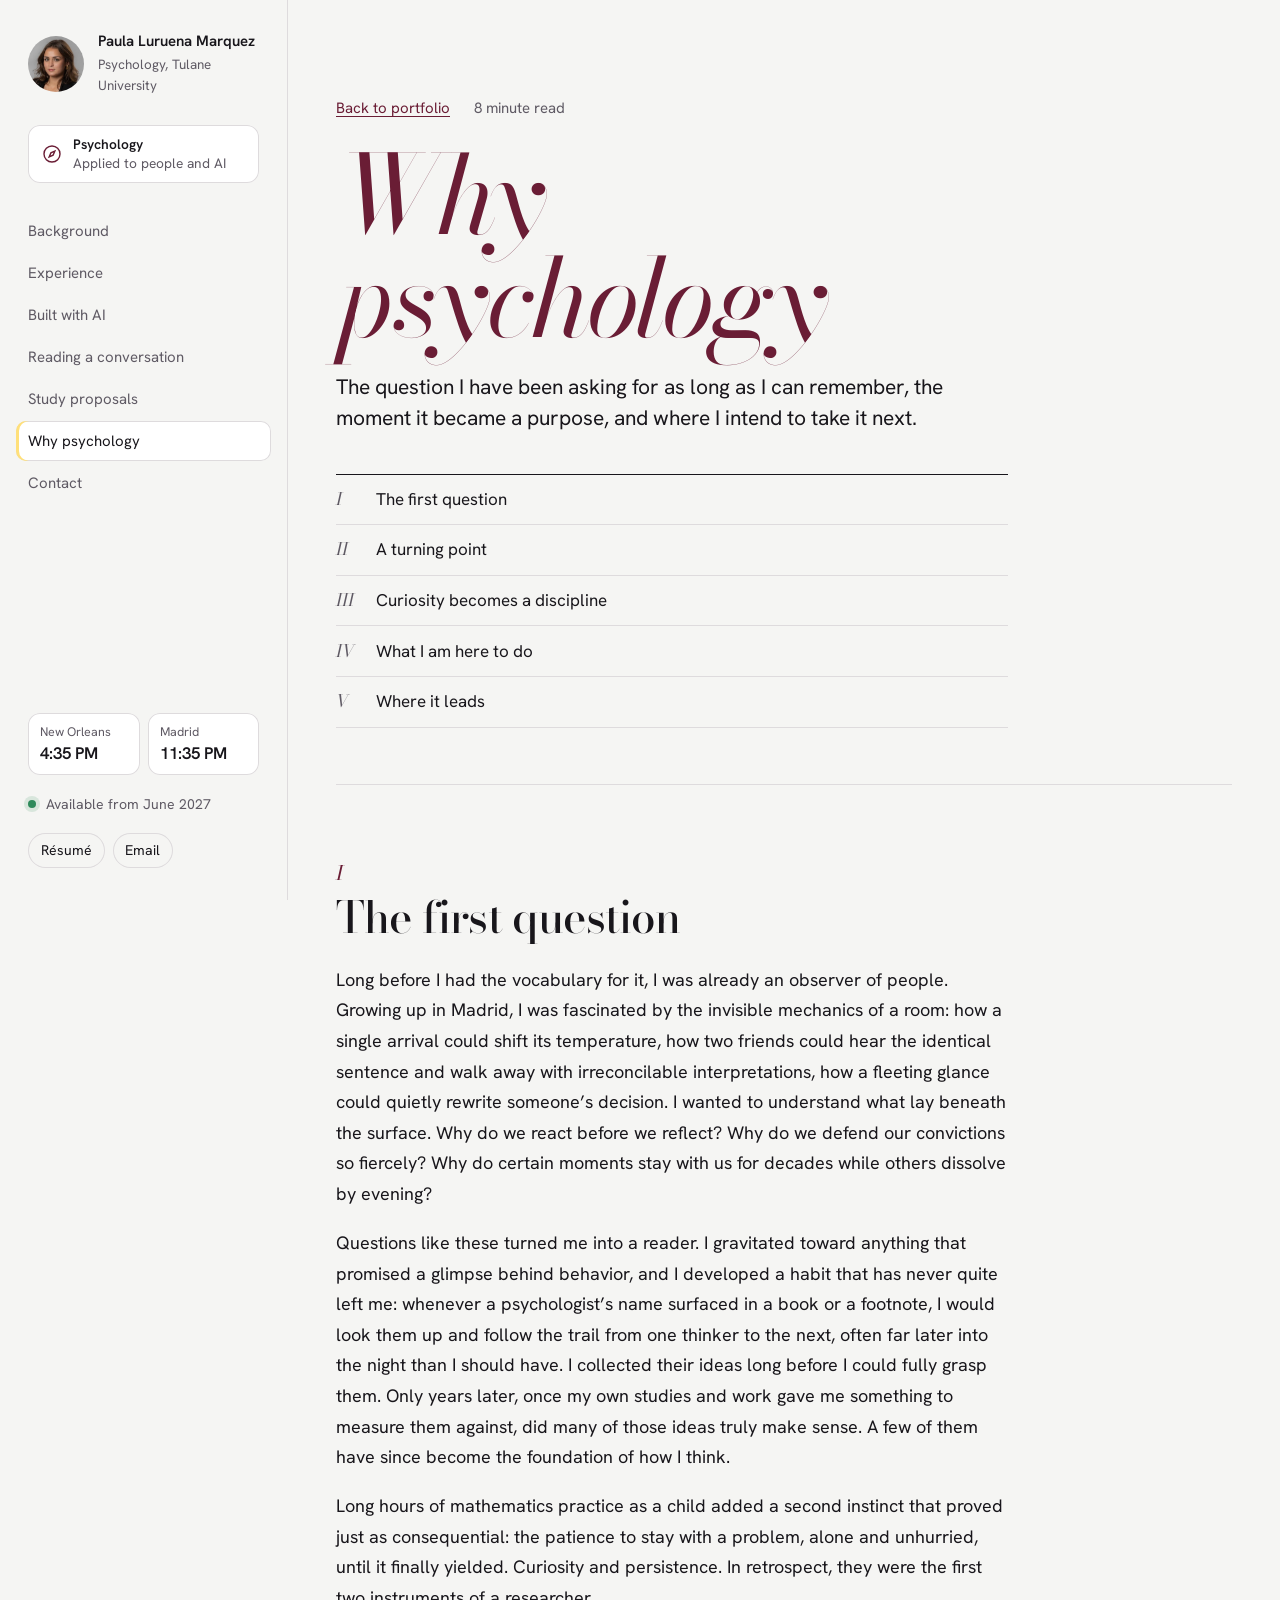
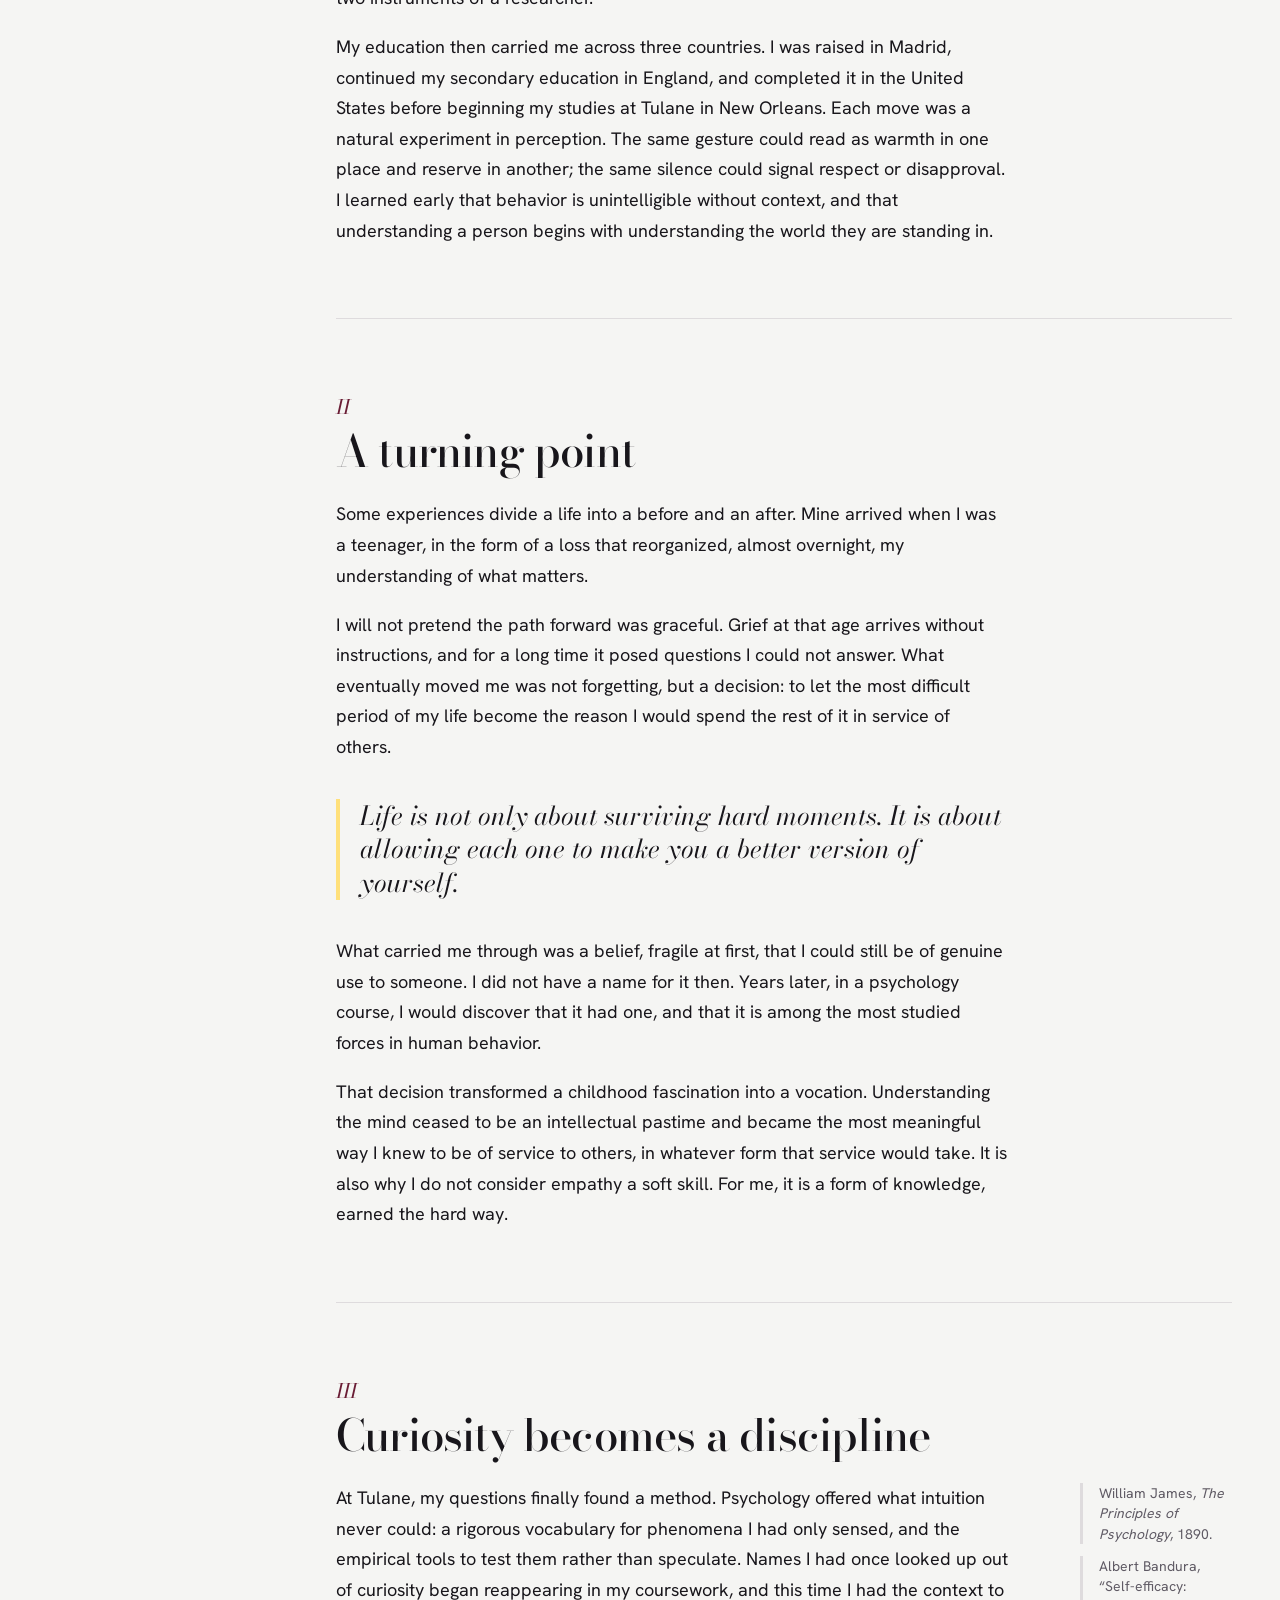
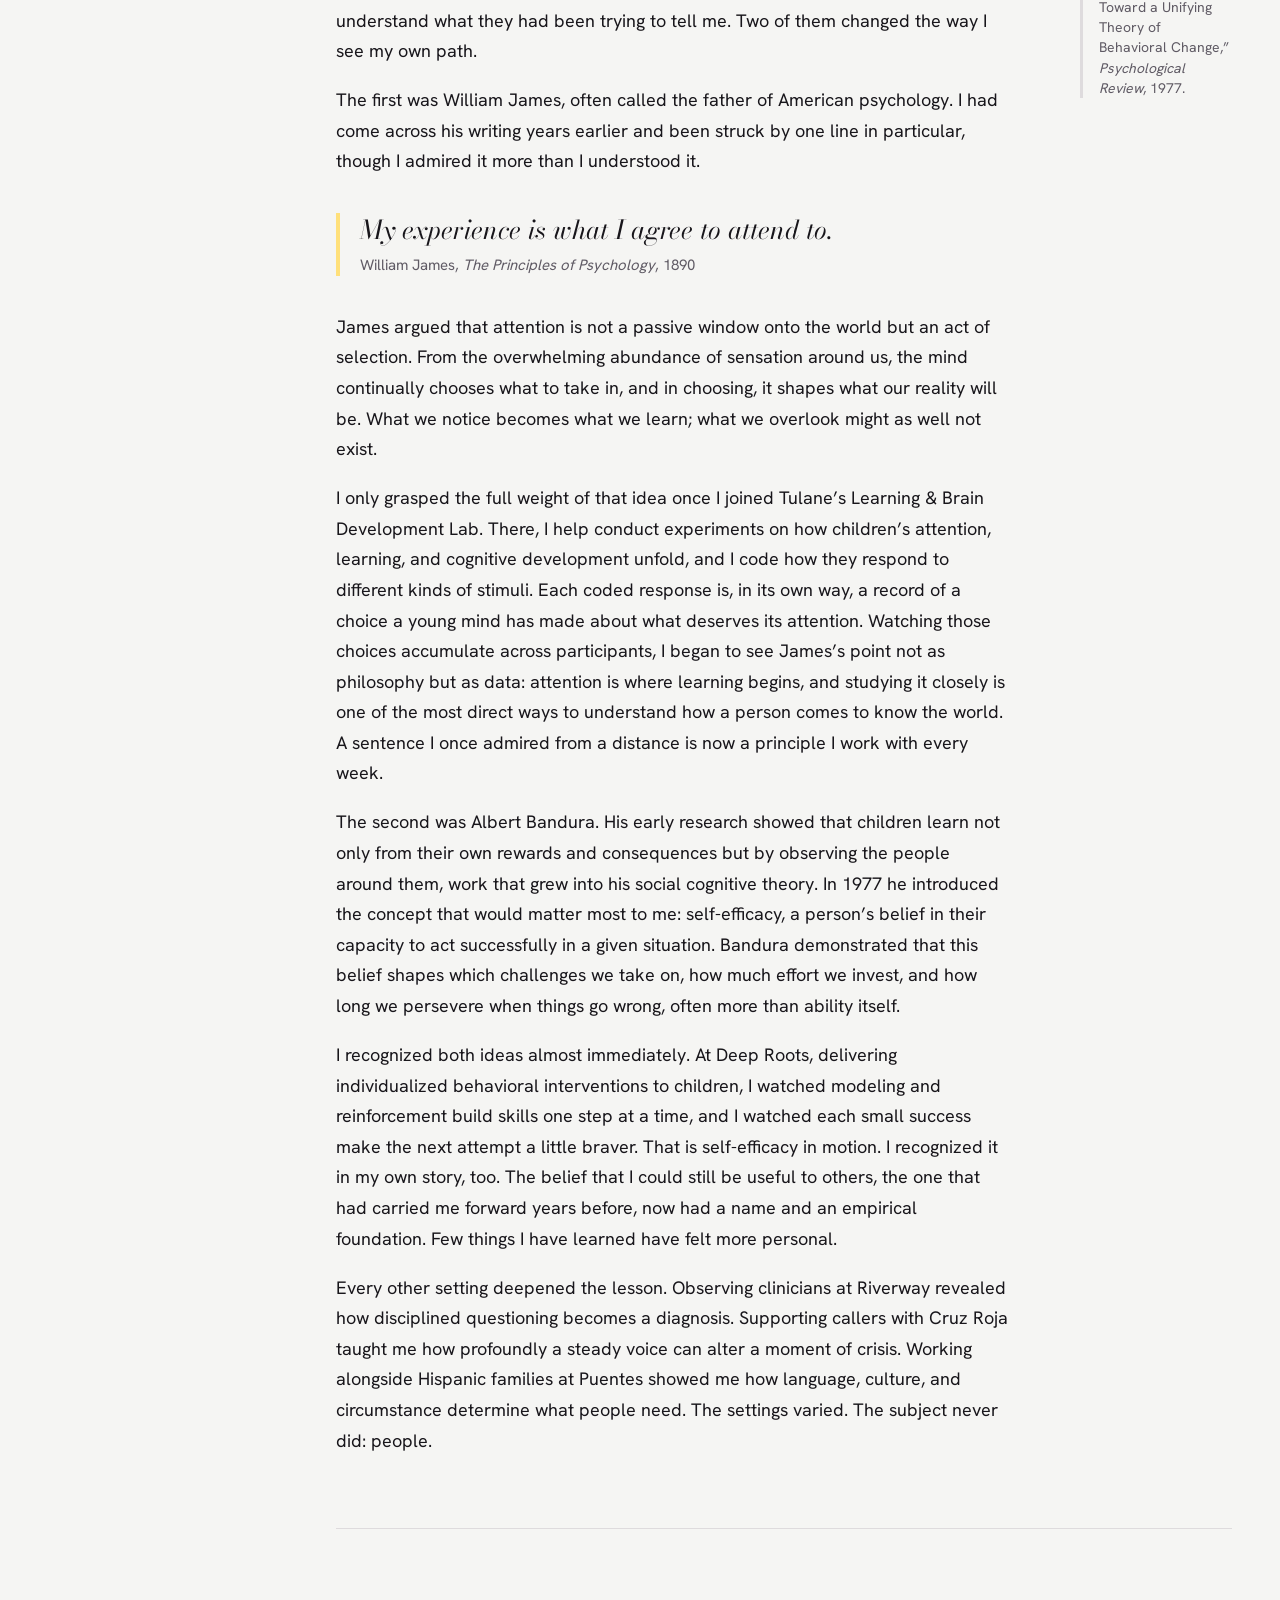
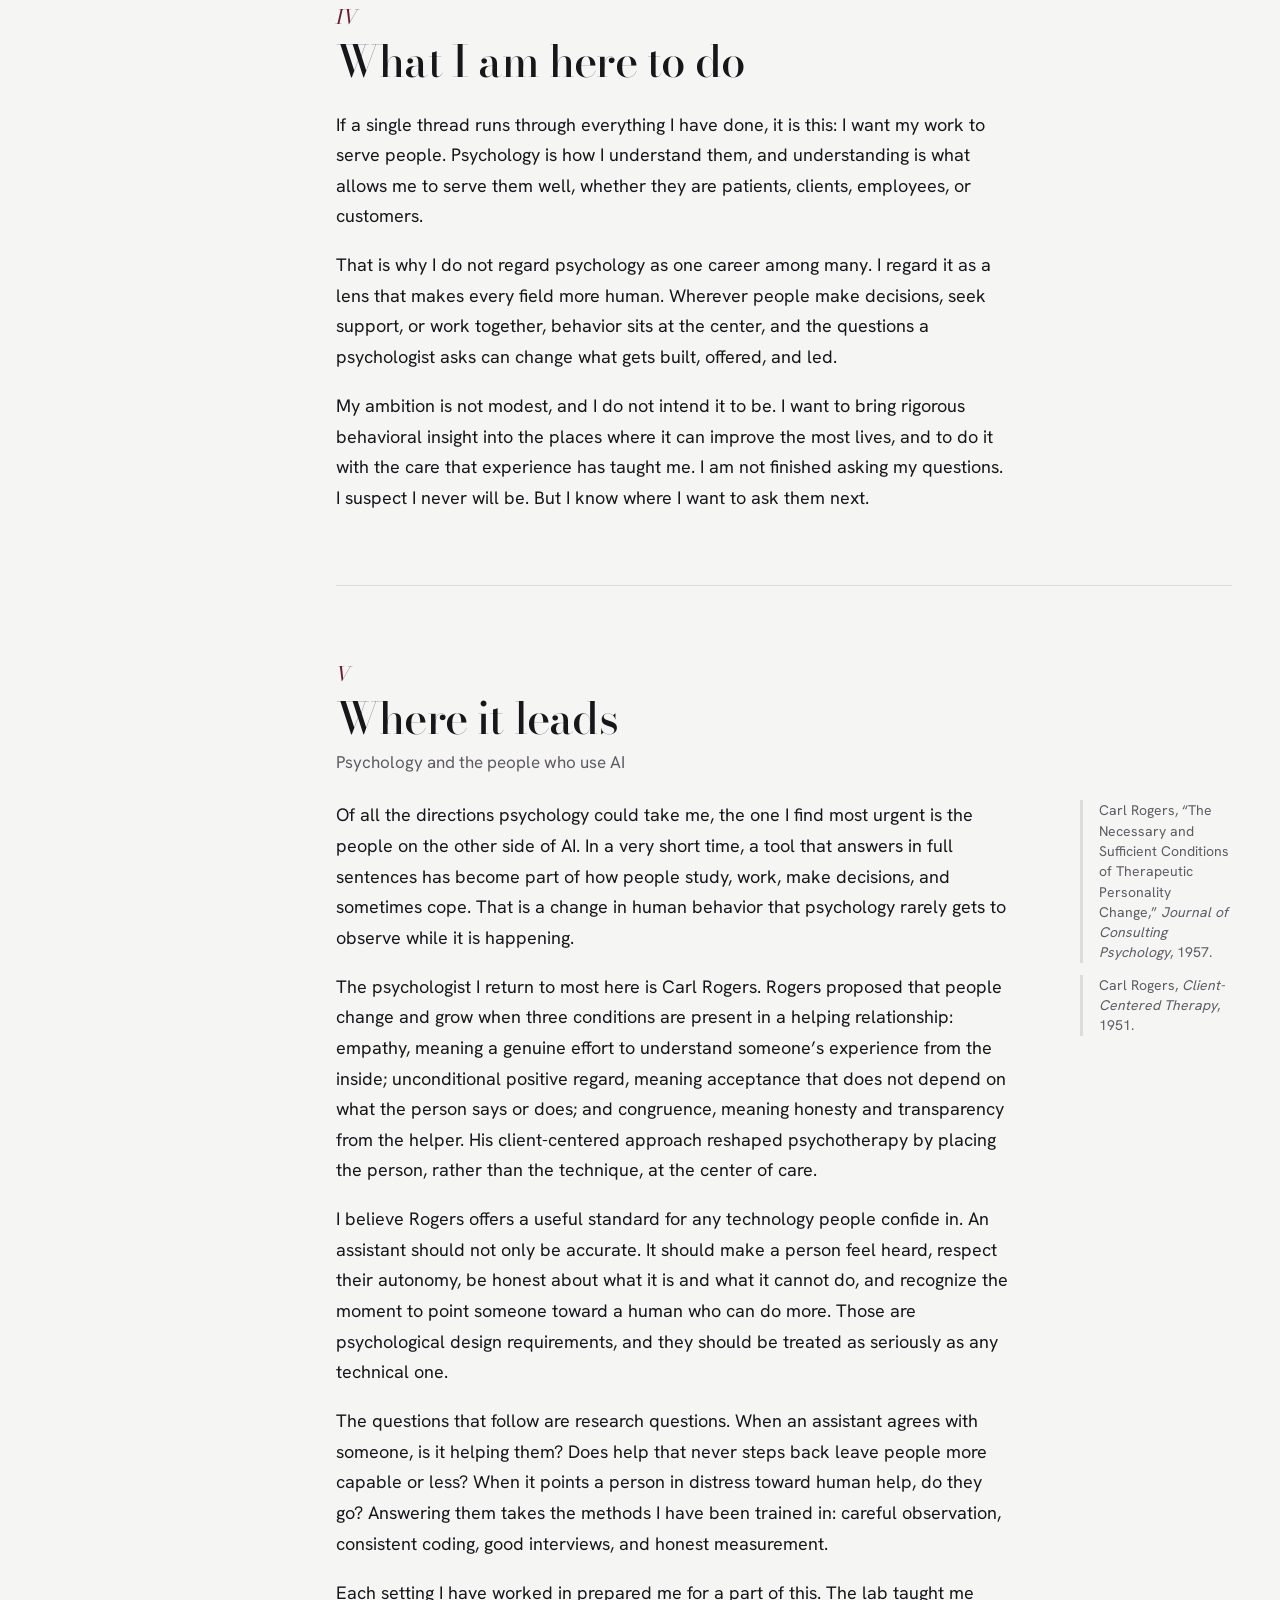
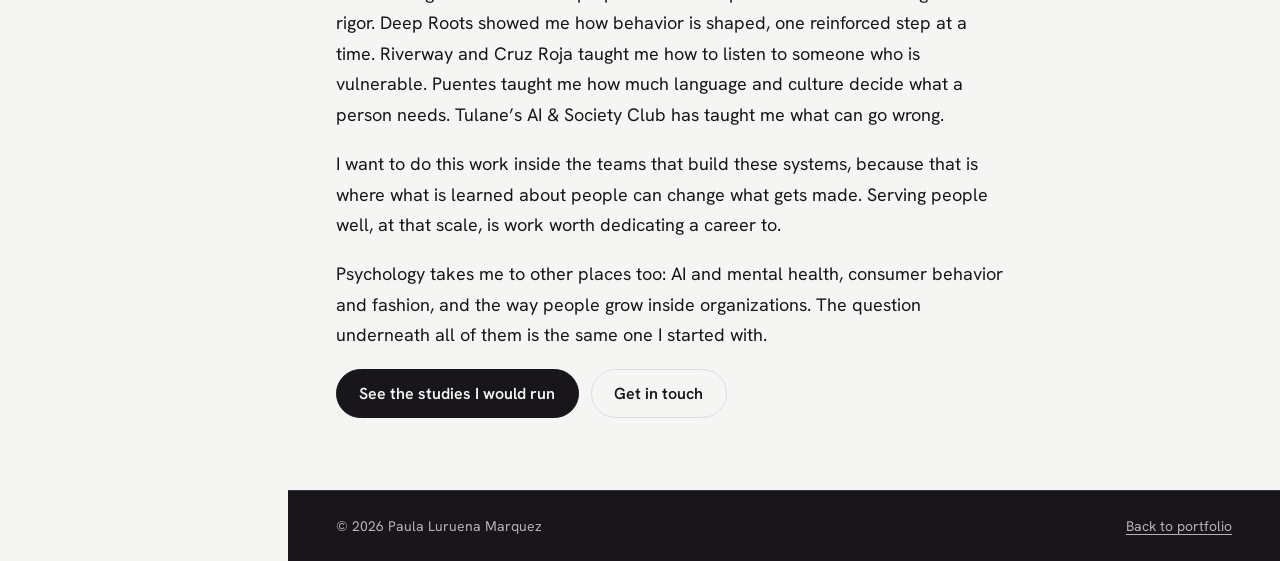
==== commit 2e36fadc: "Update résumé and remove Kumon mentions Co-Authored-By: Claude Fable 5.2 <noreply@anthropic.com> Cla" ====
--- a/story.html
+++ b/story.html
@@ -55,7 +55,7 @@
     <article class="essay page">
         <section class="chapter" id="ch-1" aria-labelledby="ch-1-t">
           <header class="chapter-head"><span class="chapter-num" aria-hidden="true">I</span><h2 id="ch-1-t">The first question</h2></header>
-          <div class="chapter-body"><div class="chapter-text"><p>Long before I had the vocabulary for it, I was already an observer of people. Growing up in Madrid, I was fascinated by the invisible mechanics of a room: how a single arrival could shift its temperature, how two friends could hear the identical sentence and walk away with irreconcilable interpretations, how a fleeting glance could quietly rewrite someone’s decision. I wanted to understand what lay beneath the surface. Why do we react before we reflect? Why do we defend our convictions so fiercely? Why do certain moments stay with us for decades while others dissolve by evening?</p><p>Questions like these turned me into a reader. I gravitated toward anything that promised a glimpse behind behavior, and I developed a habit that has never quite left me: whenever a psychologist’s name surfaced in a book or a footnote, I would look them up and follow the trail from one thinker to the next, often far later into the night than I should have. I collected their ideas long before I could fully grasp them. Only years later, once my own studies and work gave me something to measure them against, did many of those ideas truly make sense. A few of them have since become the foundation of how I think.</p><p>Twelve years of KUMON mathematics added a second instinct that proved just as consequential: the patience to stay with a problem, alone and unhurried, until it finally yielded. Curiosity and persistence. In retrospect, they were the first two instruments of a researcher.</p><p>My education then carried me across three countries. I was raised in Madrid, continued my secondary education in England, and completed it in the United States before beginning my studies at Tulane in New Orleans. Each move was a natural experiment in perception. The same gesture could read as warmth in one place and reserve in another; the same silence could signal respect or disapproval. I learned early that behavior is unintelligible without context, and that understanding a person begins with understanding the world they are standing in.</p></div></div>
+          <div class="chapter-body"><div class="chapter-text"><p>Long before I had the vocabulary for it, I was already an observer of people. Growing up in Madrid, I was fascinated by the invisible mechanics of a room: how a single arrival could shift its temperature, how two friends could hear the identical sentence and walk away with irreconcilable interpretations, how a fleeting glance could quietly rewrite someone’s decision. I wanted to understand what lay beneath the surface. Why do we react before we reflect? Why do we defend our convictions so fiercely? Why do certain moments stay with us for decades while others dissolve by evening?</p><p>Questions like these turned me into a reader. I gravitated toward anything that promised a glimpse behind behavior, and I developed a habit that has never quite left me: whenever a psychologist’s name surfaced in a book or a footnote, I would look them up and follow the trail from one thinker to the next, often far later into the night than I should have. I collected their ideas long before I could fully grasp them. Only years later, once my own studies and work gave me something to measure them against, did many of those ideas truly make sense. A few of them have since become the foundation of how I think.</p><p>Long hours of mathematics practice as a child added a second instinct that proved just as consequential: the patience to stay with a problem, alone and unhurried, until it finally yielded. Curiosity and persistence. In retrospect, they were the first two instruments of a researcher.</p><p>My education then carried me across three countries. I was raised in Madrid, continued my secondary education in England, and completed it in the United States before beginning my studies at Tulane in New Orleans. Each move was a natural experiment in perception. The same gesture could read as warmth in one place and reserve in another; the same silence could signal respect or disapproval. I learned early that behavior is unintelligible without context, and that understanding a person begins with understanding the world they are standing in.</p></div></div>
         </section>
         <section class="chapter" id="ch-2" aria-labelledby="ch-2-t">
           <header class="chapter-head"><span class="chapter-num" aria-hidden="true">II</span><h2 id="ch-2-t">A turning point</h2></header>
